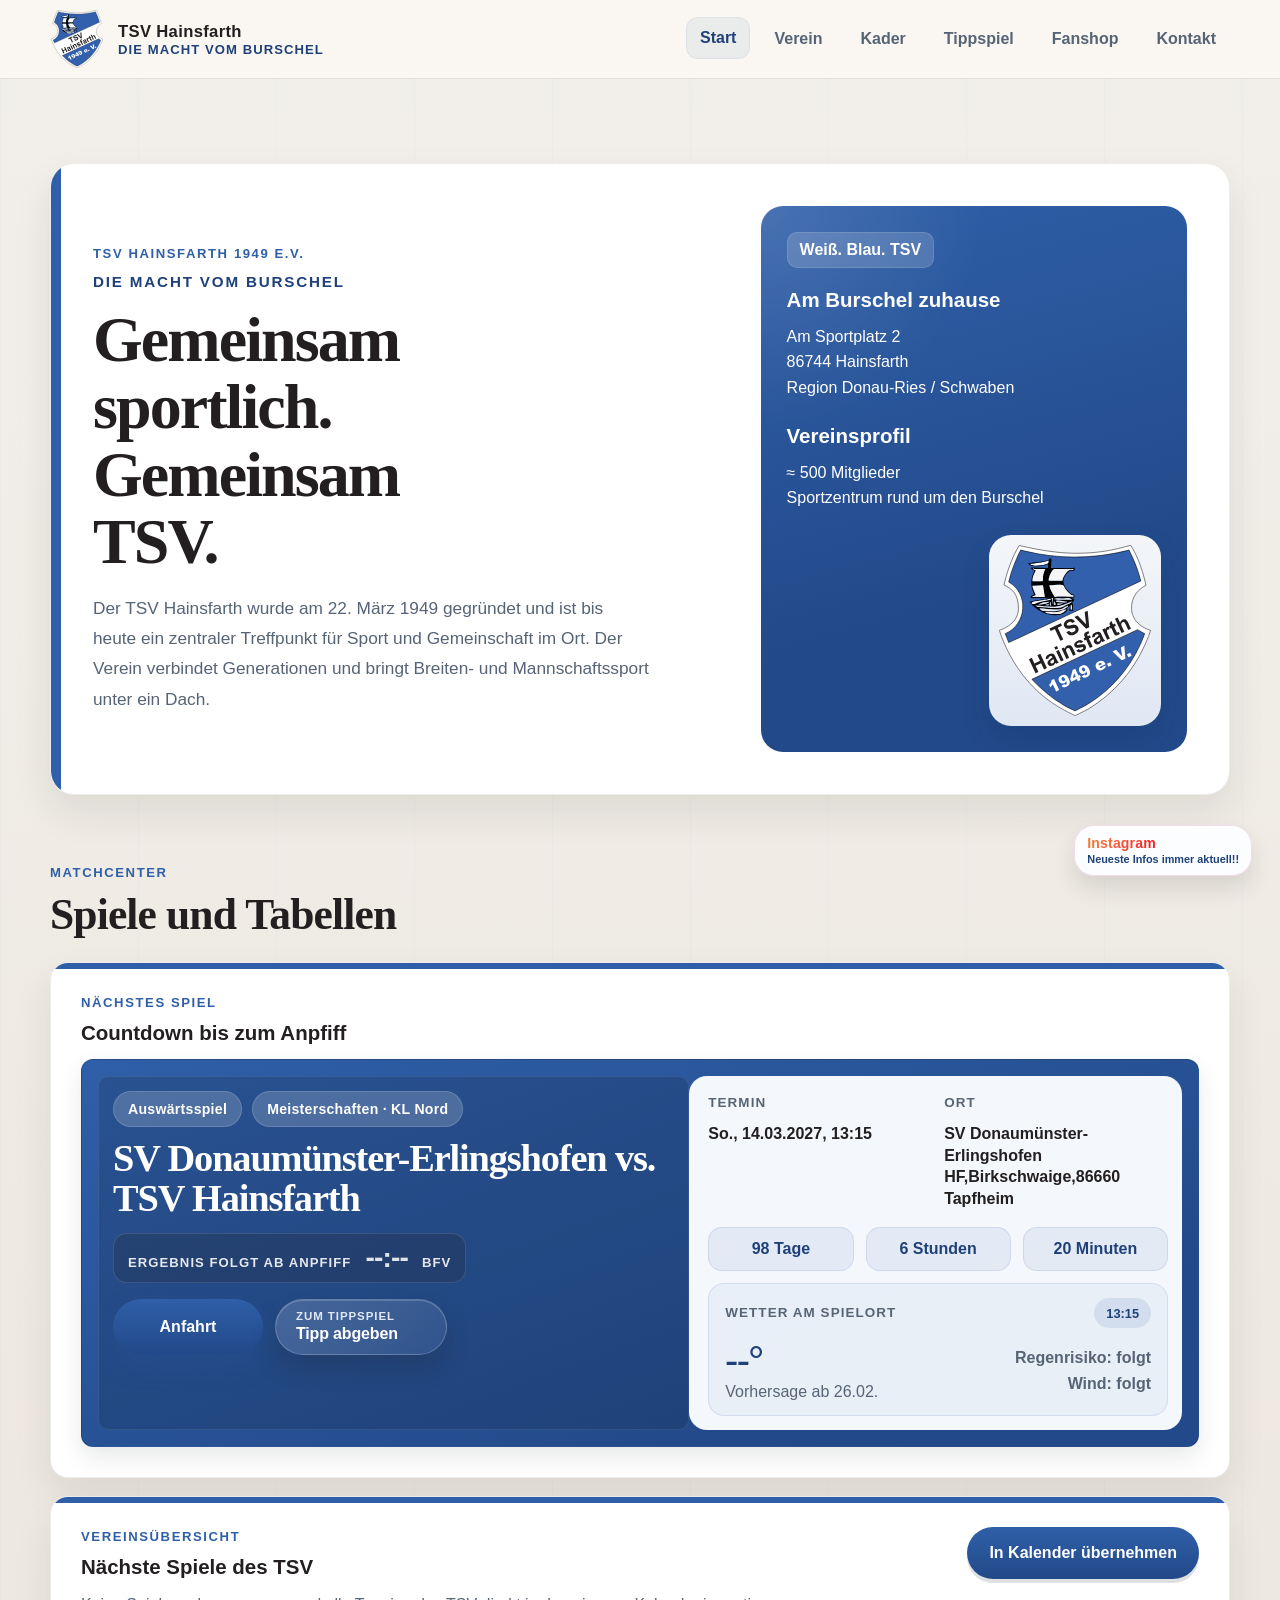
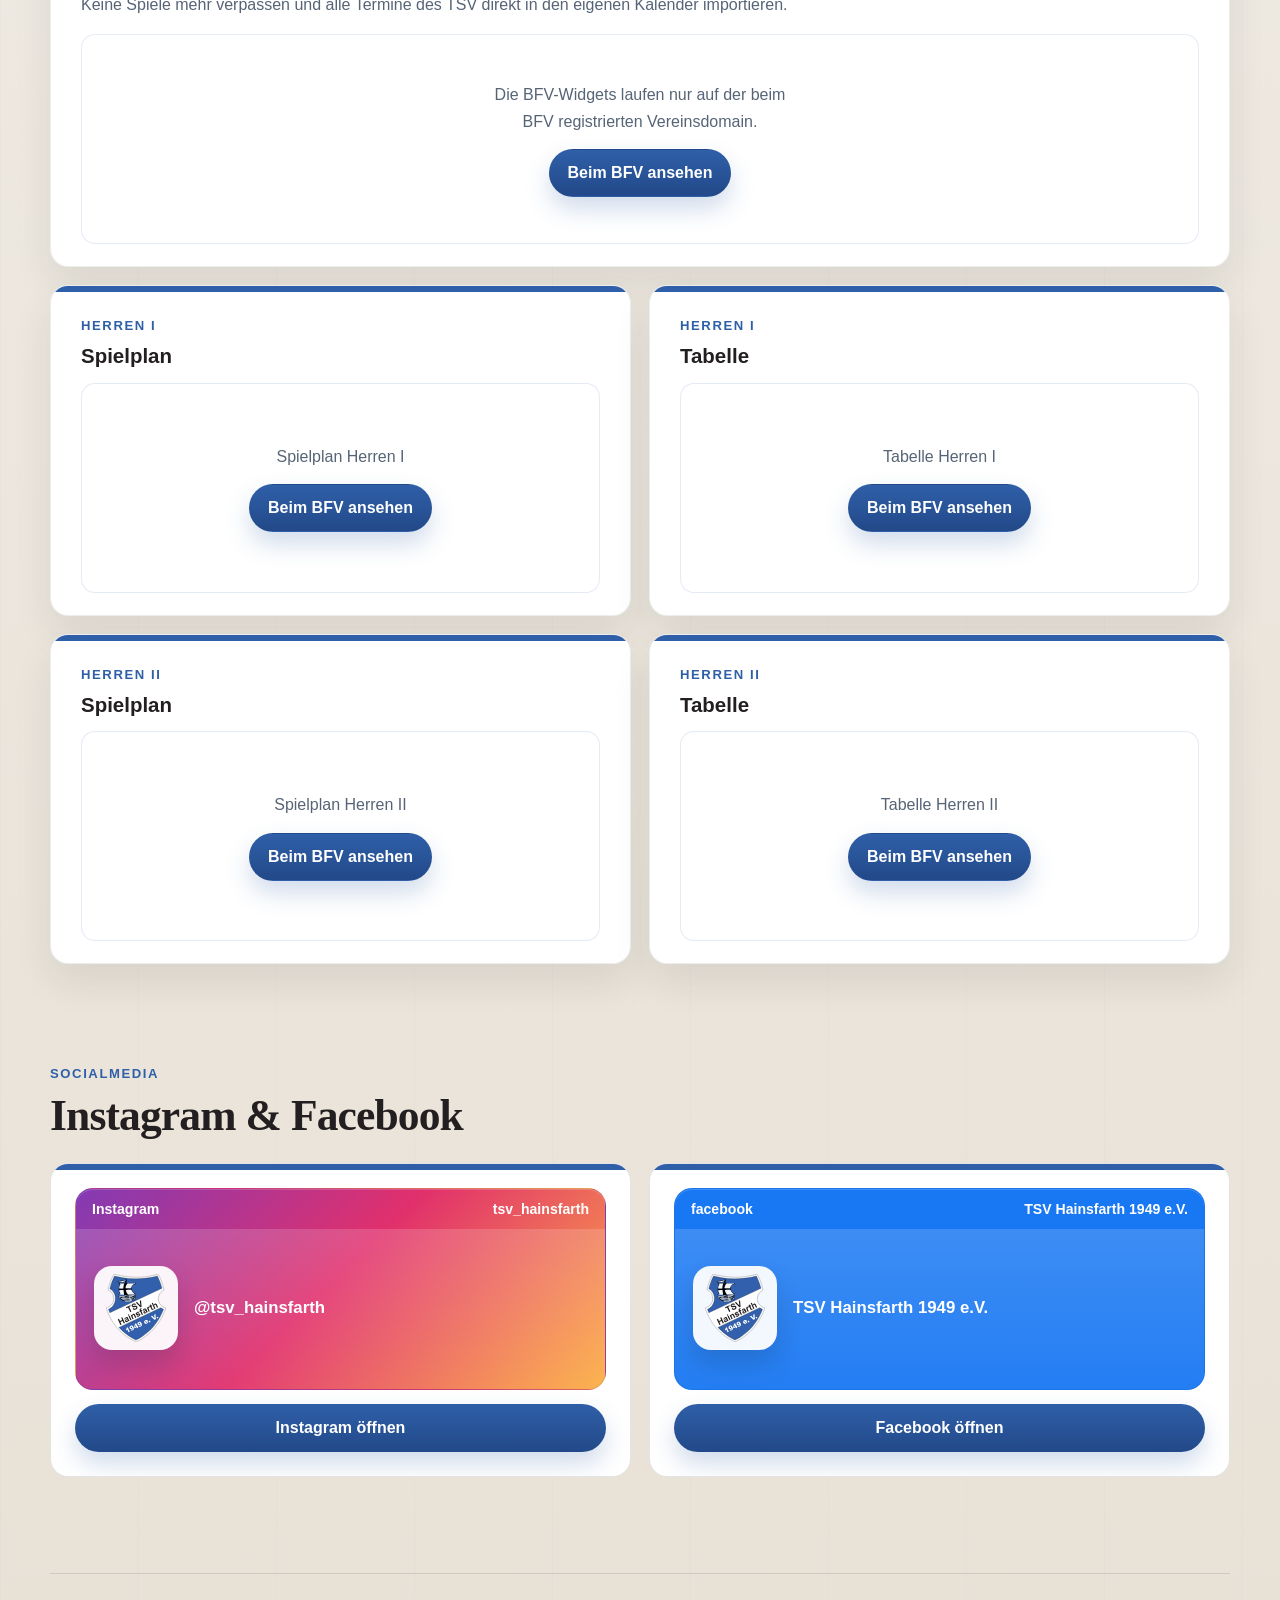
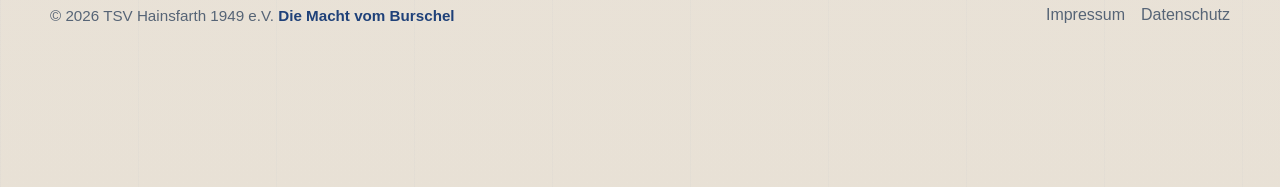
==== index.html @ e9cf4646 "Fix squad ages from birth dates" ====
<!DOCTYPE html>
<html lang="de">
<head>
  <meta charset="UTF-8">
  <meta name="viewport" content="width=device-width, initial-scale=1.0">
  <meta name="description" content="TSV Hainsfarth 1949 e.V. mit Infos zu Verein, Sportangebot, Mitgliedschaft und Kontakt.">
  <meta http-equiv="Cache-Control" content="no-cache, no-store, must-revalidate">
  <meta http-equiv="Pragma" content="no-cache">
  <meta http-equiv="Expires" content="0">
  <title>TSV Hainsfarth | Start</title>
  <link rel="stylesheet" href="styles.css?v=202607221945">
  <script src="https://widget-prod.bfv.de/widget/widgetresource/widgetjs"></script>
</head>
<body data-page="start">
  <div class="site-shell">
    <header class="site-header">
      <div class="container header-inner">
        <a class="brand" href="index.html">
          <img class="brand-mark" src="logo-brand-2026.svg?v=20260622a" alt="Logo des TSV Hainsfarth">
          <span class="brand-copy">
            <strong>TSV Hainsfarth</strong>
            <span>Die Macht vom Burschel</span>
          </span>
        </a>
        <button class="nav-toggle" type="button" aria-label="Navigation öffnen" aria-expanded="false" data-nav-toggle>☰</button>
        <nav class="site-nav" aria-label="Hauptnavigation" data-nav>
          <a href="index.html" aria-current="page">Start</a>
          <a href="verein.html">Verein</a>
          <a href="kader.html">Kader</a>
          <a href="tippspiel.html">Tippspiel</a>
          <a href="fanshop.html">Fanshop</a>
          <a href="kontakt.html">Kontakt</a>
        </nav>
      </div>
    </header>

    <main>
      <section class="page-hero">
        <div class="container">
          <div class="hero-card">
            <div>
              <span class="eyebrow">TSV Hainsfarth 1949 e.V.</span>
              <p class="motto">Die Macht vom Burschel</p>
              <h1>Gemeinsam sportlich. Gemeinsam TSV.</h1>
              <p class="lead">
                Der TSV Hainsfarth wurde am 22. März 1949 gegründet und ist bis heute ein zentraler
                Treffpunkt für Sport und Gemeinschaft im Ort. Der Verein verbindet Generationen und
                bringt Breiten- und Mannschaftssport unter ein Dach.
              </p>
            </div>
            <aside class="hero-side">
              <div>
                <div class="hero-badge">Weiß. Blau. TSV</div>
                <h3>Am Burschel zuhause</h3>
                <p>Am Sportplatz 2<br>86744 Hainsfarth<br>Region Donau-Ries / Schwaben</p>
              </div>
              <div>
                <h3>Vereinsprofil</h3>
                <p>&asymp; 500 Mitglieder<br>Sportzentrum rund um den Burschel</p>
              </div>
              <div class="hero-logo-shell">
                <img class="hero-logo" src="logo-brand-2026.svg?v=20260622a" alt="TSV Hainsfarth Vereinslogo">
              </div>
            </aside>
          </div>
        </div>
      </section>

      <section class="section">
        <div class="container">
          <div class="section-head">
            <span class="eyebrow">Matchcenter</span>
            <h2>Spiele und Tabellen</h2>
          </div>
          <div class="matchcenter-countdown panel">
            <div class="panel-topline">
              <div>
                <span class="eyebrow">Nächstes Spiel</span>
                <h3>Countdown bis zum Anpfiff</h3>
              </div>
            </div>
            <div class="matchday-shell" data-matchday-spotlight>
              <div class="matchday-spotlight">
                <div class="matchday-copy">
                  <div class="matchday-status-row">
                    <span class="matchday-chip" data-matchday-badge>Läuft</span>
                    <span class="matchday-chip matchday-chip-soft" data-matchday-competition>-</span>
                  </div>
                  <strong class="matchday-opponent" data-matchday-opponent>TSV Hainsfarth vs. Gegner</strong>
                  <div class="matchday-live is-pending" data-match-result>
                    <span class="matchday-live-label" data-match-result-label>Ergebnis folgt ab Anpfiff</span>
                    <strong class="matchday-live-score" data-match-result-text>--:--</strong>
                    <span class="matchday-live-note" data-match-result-note>BFV</span>
                  </div>
                  <div class="matchday-actions">
                    <a class="button matchday-route-button" href="#" target="_blank" rel="noopener noreferrer" data-matchday-route>Anfahrt</a>
                    <a class="button-secondary matchday-tippspiel-button" href="tippspiel.html">
                      <span>Zum Tippspiel</span>
                      <strong>Tipp abgeben</strong>
                    </a>
                  </div>
                </div>
              </div>
              <div class="countdown-grid" data-countdown data-countdown-src="spielplan-tsv-hainsfarth.ics">
                <div class="countdown-meta-card">
                  <p class="countdown-label">Termin</p>
                  <strong class="countdown-meta" data-countdown-date>-</strong>
                </div>
                <div class="countdown-meta-card">
                  <p class="countdown-label">Ort</p>
                  <strong class="countdown-meta" data-countdown-location>-</strong>
                </div>
                <div class="countdown-timer" data-countdown-timer>
                  <span>-- Tage</span>
                  <span>-- Stunden</span>
                  <span>-- Minuten</span>
                </div>
                <div class="match-weather" data-match-weather>
                  <div class="match-weather-head">
                    <p class="countdown-label">Wetter am Spielort</p>
                    <span class="match-weather-badge" data-weather-time>Anpfiff</span>
                  </div>
                  <div class="match-weather-grid">
                    <div class="match-weather-main">
                      <strong data-weather-temp>--°</strong>
                      <span data-weather-label>Wird geladen ...</span>
                    </div>
                    <div class="match-weather-meta">
                      <span data-weather-rain>Regenrisiko: --</span>
                      <span data-weather-wind>Wind: --</span>
                    </div>
                  </div>
                </div>
              </div>
            </div>
            <div class="matchday-offseason-panel" data-matchday-offseason hidden>
              <div class="matchday-offseason-copy">
                <strong class="matchday-offseason-title">Aktuell ist Saisonpause.</strong>
              </div>
            </div>
          </div>
          <div class="matchcenter-overview">
            <div class="panel widget-panel">
              <div class="panel-topline">
                <div>
                  <span class="eyebrow">Vereinsübersicht</span>
                  <h3>Nächste Spiele des TSV</h3>
                </div>
                <a class="button panel-action panel-action-calendar" href="spielplan-tsv-hainsfarth.ics" download>In Kalender übernehmen</a>
              </div>
              <p class="panel-note">Keine Spiele mehr verpassen und alle Termine des TSV direkt in den eigenen Kalender importieren.</p>
              <div class="widget-frame">
                <div id="bfv-club-games">Laden...</div>
              </div>
            </div>
          </div>
          <div class="matchcenter-grid">
            <section class="panel widget-panel">
              <div class="panel-topline">
                <div>
                  <span class="eyebrow">Herren I</span>
                  <h3>Spielplan</h3>
                </div>
              </div>
              <div class="widget-frame">
                <div id="bfv-team1-games">Laden...</div>
              </div>
            </section>
            <section class="panel widget-panel">
              <div class="panel-topline">
                <div>
                  <span class="eyebrow">Herren I</span>
                  <h3>Tabelle</h3>
                </div>
              </div>
              <div class="widget-frame">
                <div id="bfv-team1-table">Laden...</div>
              </div>
            </section>
            <section class="panel widget-panel">
              <div class="panel-topline">
                <div>
                  <span class="eyebrow">Herren II</span>
                  <h3>Spielplan</h3>
                </div>
              </div>
              <div class="widget-frame">
                <div id="bfv-team2-games">Laden...</div>
              </div>
            </section>
            <section class="panel widget-panel">
              <div class="panel-topline">
                <div>
                  <span class="eyebrow">Herren II</span>
                  <h3>Tabelle</h3>
                </div>
              </div>
              <div class="widget-frame">
                <div id="bfv-team2-table">Laden...</div>
              </div>
            </section>
          </div>
        </div>
      </section>

      <section class="section">
        <div class="container">
          <div class="section-head">
            <span class="eyebrow">Socialmedia</span>
            <h2>Instagram &amp; Facebook</h2>
          </div>
          <div class="card-grid social-grid">
            <article class="card social-card">
              <div class="social-preview social-preview-instagram" aria-hidden="true">
                <div class="social-preview-bar">
                  <span>Instagram</span>
                  <span>tsv_hainsfarth</span>
                </div>
                <div class="social-preview-body">
                  <img src="logo-brand-2026.svg?v=20260622a" alt="" role="presentation">
                  <div class="social-preview-copy">
                    <strong>@tsv_hainsfarth</strong>
                  </div>
                </div>
              </div>
              <a class="button" href="https://www.instagram.com/tsv_hainsfarth/" target="_blank" rel="noopener noreferrer">Instagram öffnen</a>
            </article>
            <article class="card social-card">
              <div class="social-preview social-preview-facebook" aria-hidden="true">
                <div class="social-preview-bar">
                  <span>facebook</span>
                  <span>TSV Hainsfarth 1949 e.V.</span>
                </div>
                <div class="social-preview-body">
                  <img src="logo-brand-2026.svg?v=20260622a" alt="" role="presentation">
                  <div class="social-preview-copy">
                    <strong>TSV Hainsfarth 1949 e.V.</strong>
                  </div>
                </div>
              </div>
              <a class="button" href="https://www.facebook.com/tsvhainsfarth.de" target="_blank" rel="noopener noreferrer">Facebook öffnen</a>
            </article>
          </div>
        </div>
      </section>

    </main>

    <footer class="site-footer">
      <div class="container footer-inner">
        <p class="footer-copy">© 2026 TSV Hainsfarth 1949 e.V. <strong>Die Macht vom Burschel</strong></p>
        <div class="footer-links">
          <a href="impressum.html">Impressum</a>
          <a href="datenschutz.html">Datenschutz</a>
        </div>
      </div>
    </footer>
  </div>
  <script>
    const registeredHosts = new Set([
      "tsv-hainsfarth.de",
      "www.tsv-hainsfarth.de",
      "localhost",
      "127.0.0.1"
    ]);

    function renderWidgetFallback(targetId, title, href) {
      const target = document.getElementById(targetId);
      if (!target) return;

      target.innerHTML = `
        <div class="widget-fallback">
          <p>${title}</p>
          <a class="button-secondary" href="${href}" target="_blank" rel="noreferrer">Beim BFV ansehen</a>
        </div>
      `;
    }

    const canLoadBfvWidgets = registeredHosts.has(window.location.hostname);

    if (canLoadBfvWidgets && window.BFVWidget && BFVWidget.HTML5) {
      BFVWidget.HTML5.zeigeVereinSpiele("00ES8GNJGK00000SVV0AG08LVUPGND5I", "bfv-club-games", {
        height: "550",
        width: "300",
        selectedTab: BFVWidget.HTML5.vereinTabs.spiele
      });

      BFVWidget.HTML5.zeigeMannschaftKomplett("016PHCS5TO000000VV0AG80NVUT1FLRU", "bfv-team1-games", {
        height: "600",
        width: "350",
        selectedTab: BFVWidget.HTML5.mannschaftTabs.spiele
      });

      BFVWidget.HTML5.zeigeMannschaftKomplett("016PHCS5TO000000VV0AG80NVUT1FLRU", "bfv-team1-table", {
        height: "600",
        width: "350",
        selectedTab: BFVWidget.HTML5.mannschaftTabs.wettbewerbTabelle
      });

      BFVWidget.HTML5.zeigeMannschaftKomplett("027B5UKMIC000000VS5489B1VU8ROJMK", "bfv-team2-games", {
        height: "600",
        width: "350",
        selectedTab: BFVWidget.HTML5.mannschaftTabs.spiele
      });

      BFVWidget.HTML5.zeigeMannschaftKomplett("027B5UKMIC000000VS5489B1VU8ROJMK", "bfv-team2-table", {
        height: "600",
        width: "350",
        selectedTab: BFVWidget.HTML5.mannschaftTabs.wettbewerbTabelle
      });
    } else {
      renderWidgetFallback(
        "bfv-club-games",
        "Die BFV-Widgets laufen nur auf der beim BFV registrierten Vereinsdomain.",
        "https://www.bfv.de/vereine/tsv-hainsfarth/00ES8GNJGK00000SVV0AG08LVUPGND5I"
      );
      renderWidgetFallback(
        "bfv-team1-games",
        "Spielplan Herren I",
        "https://www.bfv.de/mannschaften/tsv-hainsfarth/016PHCS5TO000000VV0AG80NVUT1FLRU"
      );
      renderWidgetFallback(
        "bfv-team1-table",
        "Tabelle Herren I",
        "https://www.bfv.de/mannschaften/tsv-hainsfarth/016PHCS5TO000000VV0AG80NVUT1FLRU"
      );
      renderWidgetFallback(
        "bfv-team2-games",
        "Spielplan Herren II",
        "https://www.bfv.de/mannschaften/tsv-hainsfarth-2/027B5UKMIC000000VS5489B1VU8ROJMK"
      );
      renderWidgetFallback(
        "bfv-team2-table",
        "Tabelle Herren II",
        "https://www.bfv.de/mannschaften/tsv-hainsfarth-2/027B5UKMIC000000VS5489B1VU8ROJMK"
      );
    }
  </script>
  <script src="script.js?v=202607221955"></script>
</body>
</html>
---- styles.css ----
:root {
  --bg: #eee5d7;
  --surface: #fcf9f4;
  --surface-strong: #ffffff;
  --text: #231f20;
  --text-rgb: 35, 31, 32;
  --muted: #566476;
  --line: rgba(var(--text-rgb), 0.12);
  --primary: #2f5fa8;
  --primary-rgb: 47, 95, 168;
  --primary-dark: #1f4179;
  --primary-deep: #224989;
  --primary-soft: #e3ecf8;
  --accent: #d7e4f4;
  --shadow: 0 18px 38px rgba(35, 31, 32, 0.09);
  --radius-lg: 24px;
  --radius-md: 18px;
  --radius-sm: 10px;
  --max-width: 1180px;
}

* {
  box-sizing: border-box;
}

html {
  scroll-behavior: smooth;
}

body {
  margin: 0;
  font-family: "Trebuchet MS", "Segoe UI", sans-serif;
  color: var(--text);
  padding-bottom: 108px;
  background:
    linear-gradient(rgba(var(--primary-rgb), 0.03), rgba(var(--primary-rgb), 0.03)),
    repeating-linear-gradient(
      90deg,
      rgba(var(--primary-rgb), 0.022) 0,
      rgba(var(--primary-rgb), 0.022) 1px,
      transparent 1px,
      transparent 138px
    ),
    linear-gradient(180deg, #f8f4ec 0%, var(--bg) 100%);
}

a {
  color: inherit;
  text-decoration: none;
}

img {
  max-width: 100%;
  display: block;
}

.site-shell {
  min-height: 100vh;
}

.container {
  width: min(var(--max-width), calc(100% - 32px));
  margin: 0 auto;
}

.site-header {
  position: sticky;
  top: 0;
  z-index: 20;
  backdrop-filter: blur(8px);
  background: rgba(250, 247, 242, 0.94);
  border-bottom: 1px solid rgba(var(--text-rgb), 0.1);
}

.header-inner {
  display: flex;
  align-items: center;
  justify-content: space-between;
  gap: 24px;
  min-height: 78px;
}

.brand {
  display: inline-flex;
  align-items: center;
  gap: 14px;
}

.brand-mark {
  width: 54px;
  height: 58px;
  flex: 0 0 auto;
  object-fit: contain;
}

.brand-copy strong,
.brand-copy span {
  display: block;
}

.brand-copy strong {
  font-size: 1.04rem;
  letter-spacing: 0.02em;
}

.brand-copy span {
  color: var(--primary-dark);
  font-size: 0.82rem;
  font-weight: 700;
  text-transform: uppercase;
  letter-spacing: 0.08em;
}

.nav-toggle {
  display: none;
  border: 0;
  background: var(--surface-strong);
  color: var(--text);
  width: 48px;
  height: 48px;
  border-radius: 14px;
  box-shadow: var(--shadow);
  cursor: pointer;
}

.site-nav {
  display: flex;
  align-items: center;
  gap: 10px;
}

.site-nav a {
  padding: 12px 14px;
  border-radius: 12px;
  color: var(--muted);
  font-weight: 700;
  transition: background-color 0.2s ease, color 0.2s ease, transform 0.2s ease, box-shadow 0.2s ease;
}

.site-nav a:hover,
.site-nav a[aria-current="page"] {
  color: var(--primary-dark);
  background: rgba(var(--primary-rgb), 0.08);
  box-shadow: inset 0 0 0 1px rgba(var(--primary-rgb), 0.06);
  transform: translateY(-1px);
}

.page-hero {
  padding: 84px 0 40px;
}

.page-hero-compact {
  padding: 46px 0 12px;
}

.hero-card,
.panel,
.cta-band {
  background: var(--surface-strong);
  border: 1px solid rgba(var(--text-rgb), 0.08);
  box-shadow: var(--shadow);
}

.hero-card {
  border-radius: var(--radius-lg);
  padding: 42px;
  display: grid;
  grid-template-columns: 1.2fr 0.8fr;
  gap: 28px;
  align-items: center;
  position: relative;
  overflow: hidden;
}

.hero-card::after,
.panel::after,
.cta-band::after {
  content: none;
}

.hero-card-compact {
  grid-template-columns: minmax(0, 1.2fr) auto;
  align-items: end;
  gap: 20px;
  padding: 30px 34px 26px;
}

.hero-card-compact h1 {
  max-width: none;
  font-size: clamp(2.9rem, 4.8vw, 4.6rem);
}

.hero-card-compact .lead {
  margin-top: 12px;
  max-width: none;
  font-size: 1rem;
  line-height: 1.62;
  white-space: nowrap;
}

.hero-card-compact .club-facts-inline {
  margin-top: 0;
  justify-content: flex-end;
  align-self: center;
  max-width: 380px;
}

.squad-page-hero {
  padding: 28px 0 4px;
}

.squad-hero-card {
  grid-template-columns: minmax(0, 1fr);
  gap: 12px;
  padding: 22px 28px 20px;
  border-radius: 28px;
}

.squad-hero-card::before {
  width: 10px;
}

.squad-hero-card h1 {
  font-size: clamp(2.3rem, 4vw, 3.4rem);
  max-width: none;
}

.squad-hero-card .eyebrow {
  margin-bottom: 8px;
}

.squad-hero-card .lead {
  margin-top: 4px;
  font-size: 0.98rem;
  line-height: 1.4;
  white-space: normal;
}

.squad-hero-copy {
  max-width: 780px;
}

.squad-hero-actions {
  align-items: center;
  gap: 14px 16px;
  margin-top: 12px;
}

.squad-hero-switcher {
  margin-top: 0;
}

.squad-hero-switcher .team-switcher-button {
  min-height: 52px;
  min-width: 172px;
  border-radius: 18px;
}

.hero-card::before {
  content: "";
  position: absolute;
  inset: 0 auto 0 0;
  width: 10px;
  background: var(--primary);
}

.eyebrow {
  display: inline-block;
  margin-bottom: 12px;
  font-size: 0.82rem;
  text-transform: uppercase;
  letter-spacing: 0.12em;
  font-weight: 800;
  color: var(--primary);
}

h1,
h2,
h3 {
  margin: 0;
  line-height: 1.05;
}

h1 {
  font-size: clamp(2.6rem, 5vw, 5rem);
  max-width: 10ch;
  font-family: Georgia, "Times New Roman", serif;
  letter-spacing: -0.03em;
}

h2 {
  font-size: clamp(1.8rem, 3.4vw, 2.8rem);
  font-family: Georgia, "Times New Roman", serif;
  letter-spacing: -0.02em;
}

h3 {
  font-size: 1.28rem;
}

.lead {
  margin: 18px 0 0;
  max-width: 58ch;
  font-size: 1.08rem;
  line-height: 1.75;
  color: var(--muted);
}

.hero-actions,
.link-row {
  display: flex;
  flex-wrap: wrap;
  gap: 14px;
  margin-top: 24px;
}

.floating-instagram-link {
  position: fixed;
  right: 28px;
  bottom: 24px;
  z-index: 30;
  display: inline-flex;
  align-items: center;
  justify-content: flex-start;
  min-width: 168px;
  max-width: min(182px, calc(100vw - 28px));
  padding: 9px 12px;
  border-radius: 20px;
  background: rgba(251, 253, 255, 0.98);
  border: 1px solid rgba(193, 53, 132, 0.16);
  box-shadow:
    0 12px 22px rgba(var(--text-rgb), 0.12),
    0 0 0 1px rgba(255, 255, 255, 0.55) inset;
  backdrop-filter: blur(10px);
  -webkit-backdrop-filter: blur(10px);
  transition: transform 0.2s ease, box-shadow 0.2s ease;
  overflow: hidden;
}

.floating-instagram-copy {
  display: grid;
  gap: 2px;
  position: relative;
  z-index: 1;
}

.floating-instagram-link:hover {
  transform: translateY(-2px);
  box-shadow: 0 18px 34px rgba(19, 36, 58, 0.16);
}

.floating-instagram-link strong {
  font-size: 0.68rem;
  line-height: 1.2;
  color: var(--primary-dark);
}

.floating-instagram-kicker {
  font-size: 0.88rem;
  font-weight: 800;
  letter-spacing: 0.01em;
  color: #833ab4;
  background: linear-gradient(135deg, #f58529 0%, #f56040 22%, #fd1d1d 45%, #c13584 68%, #833ab4 100%);
  -webkit-background-clip: text;
  background-clip: text;
  -webkit-text-fill-color: transparent;
}

.button,
.button-secondary {
  display: inline-flex;
  align-items: center;
  justify-content: center;
  min-height: 48px;
  padding: 0 18px;
  border: 0;
  border-radius: 999px;
  appearance: none;
  -webkit-appearance: none;
  font-weight: 700;
  font-family: inherit;
  cursor: pointer;
  transition: transform 0.2s ease, box-shadow 0.2s ease, background-color 0.2s ease;
}

.button {
  background: linear-gradient(180deg, var(--primary), var(--primary-deep));
  color: #fff;
  box-shadow: 0 12px 24px rgba(var(--primary-rgb), 0.22);
}

.button-secondary {
  background: linear-gradient(180deg, var(--primary), var(--primary-deep));
  border: 1px solid transparent;
  color: #fff;
  box-shadow: 0 12px 24px rgba(var(--primary-rgb), 0.22);
}

.button:hover,
.button-secondary:hover {
  transform: translateY(-2px);
}

.hero-side {
  min-height: 380px;
  border-radius: 22px;
  padding: 26px;
  background:
    radial-gradient(circle at top left, rgba(255, 255, 255, 0.12), transparent 32%),
    linear-gradient(165deg, var(--primary) 0%, var(--primary-deep) 72%);
  color: #fff;
  display: flex;
  flex-direction: column;
  gap: 24px;
  justify-content: flex-start;
  position: relative;
  overflow: hidden;
  isolation: isolate;
}

.hero-logo-shell {
  width: min(188px, 46%);
  margin-top: auto;
  align-self: flex-end;
  padding: 10px;
  border-radius: 22px;
  background: linear-gradient(180deg, rgba(255, 255, 255, 0.95), rgba(232, 238, 248, 0.96));
  box-shadow: 0 14px 28px rgba(9, 45, 78, 0.14);
  line-height: 0;
}

.hero-logo {
  width: 100%;
  height: auto;
  display: block;
  background: transparent;
  box-shadow: none;
}

.hero-side h3,
.hero-side p {
  color: #fff;
}

.hero-side h3 {
  margin: 0 0 12px;
  line-height: 1.15;
}

.hero-side p {
  margin: 0;
  line-height: 1.6;
}

.hero-badge {
  width: fit-content;
  padding: 8px 12px;
  margin-bottom: 20px;
  border-radius: 10px;
  background: rgba(255, 255, 255, 0.16);
  border: 1px solid rgba(255, 255, 255, 0.12);
  font-weight: 700;
}

.motto {
  margin: 0 0 16px;
  font-size: 0.95rem;
  font-weight: 800;
  letter-spacing: 0.12em;
  text-transform: uppercase;
  color: var(--primary-dark);
}

.stat-grid,
.card-grid,
.info-grid,
.contact-grid,
.matchcenter-grid {
  display: grid;
  gap: 18px;
}

.stat-grid {
  grid-template-columns: repeat(4, minmax(0, 1fr));
  gap: 14px;
  margin-top: 22px;
}

.card-grid {
  grid-template-columns: repeat(3, minmax(0, 1fr));
}

.info-grid,
.contact-grid {
  grid-template-columns: repeat(2, minmax(0, 1fr));
}

.matchcenter-grid {
  grid-template-columns: repeat(2, minmax(0, 1fr));
}

.stat,
.card,
.panel {
  border-radius: var(--radius-md);
}

.stat,
.card {
  padding: 24px;
  background: var(--surface-strong);
  border: 1px solid var(--line);
}

.stat {
  display: flex;
  flex-direction: column;
  align-items: center;
  justify-content: center;
  text-align: center;
  min-height: 140px;
  padding: 20px 10px;
}

.card,
.stat,
.panel {
  position: relative;
}

.card,
.panel {
  overflow: hidden;
}

.card::before,
.panel::before {
  content: "";
  position: absolute;
  top: 0;
  left: 0;
  width: 100%;
  height: 6px;
  border-radius: calc(var(--radius-md) - 2px) calc(var(--radius-md) - 2px) 0 0;
  background: var(--primary);
}

.stat strong {
  display: block;
  font-size: clamp(1.2rem, 1.5vw, 1.55rem);
  color: var(--primary-dark);
  text-align: center;
  line-height: 1.1;
  margin: 0;
  max-width: 100%;
  width: 100%;
  letter-spacing: -0.02em;
}

.stat span,
.card p,
.panel p,
.list,
.mini-note {
  color: var(--muted);
  line-height: 1.7;
}

.stat span {
  text-align: center;
  margin-top: 6px;
  width: 100%;
  font-size: 0.95rem;
}

.section {
  padding: 28px 0 72px;
}

.section-head {
  max-width: 60ch;
  margin-bottom: 24px;
}

.squad-page-title {
  max-width: none;
  font-size: clamp(2.2rem, 3.8vw, 3.9rem);
  line-height: 1.02;
  letter-spacing: -0.035em;
  white-space: nowrap;
}

.section-head p {
  margin: 14px 0 0;
  color: var(--muted);
  line-height: 1.75;
}

.panel {
  padding: 30px;
}

.panel-topline {
  display: flex;
  align-items: flex-start;
  justify-content: space-between;
  gap: 16px;
  margin-bottom: 16px;
}

.panel-action {
  flex: 0 0 auto;
}

.panel-action-calendar {
  min-height: 52px;
  padding: 0 22px;
  box-shadow: 0 4px 0 rgba(31, 36, 48, 0.14);
}

.panel-note {
  margin: -4px 0 16px;
  color: var(--muted);
  line-height: 1.65;
}

.matchcenter-overview {
  margin-bottom: 18px;
}

.matchcenter-countdown {
  margin-bottom: 18px;
}

.matchday-shell {
  display: grid;
  grid-template-columns: minmax(0, 1.2fr) minmax(0, 1fr);
  gap: 0;
  padding: 16px;
  border-radius: 12px;
  background: linear-gradient(160deg, var(--primary) 0%, var(--primary-deep) 82%);
  border: 1px solid rgba(31, 36, 48, 0.14);
  box-shadow: 0 10px 22px rgba(31, 36, 48, 0.1);
  overflow: hidden;
}

.matchday-offseason-panel {
  padding: 22px 24px;
  border-radius: 10px;
  background:
    linear-gradient(180deg, rgba(255, 255, 255, 0.97), rgba(240, 244, 249, 0.9)),
    var(--surface-strong);
  color: var(--text);
  border: 1px solid rgba(31, 36, 48, 0.12);
  box-shadow:
    inset 5px 0 0 var(--primary),
    0 6px 16px rgba(31, 36, 48, 0.08);
}

.matchday-offseason-copy {
  max-width: 34rem;
}

.matchday-offseason-title {
  display: block;
  font-size: clamp(1.75rem, 3.4vw, 2.8rem);
  line-height: 1.04;
  letter-spacing: -0.035em;
  font-family: Georgia, "Times New Roman", serif;
  color: var(--text);
}

.matchday-spotlight {
  display: block;
  min-height: 100%;
  padding: 14px 18px 14px 14px;
  border-radius: 10px;
  background: rgba(18, 29, 49, 0.18);
  border: 1px solid rgba(255, 255, 255, 0.08);
  color: #fff;
  overflow: hidden;
  position: relative;
}

.matchday-spotlight::after {
  content: none;
}

.matchday-copy {
  position: relative;
  z-index: 1;
}

.matchday-status-row {
  display: flex;
  flex-wrap: wrap;
  gap: 10px;
  margin-bottom: 12px;
}

.matchday-chip {
  display: inline-flex;
  align-items: center;
  justify-content: center;
  min-height: 36px;
  padding: 8px 14px;
  border-radius: 999px;
  background: rgba(255, 255, 255, 0.18);
  border: 1px solid rgba(255, 255, 255, 0.14);
  color: #fff;
  font-size: 0.88rem;
  font-weight: 800;
  letter-spacing: 0.02em;
}

.matchday-chip-soft {
  background: rgba(255, 255, 255, 0.18);
}

.matchday-opponent {
  display: block;
  font-size: clamp(1.8rem, 3vw, 2.7rem);
  line-height: 1.04;
  letter-spacing: -0.03em;
  font-family: Georgia, "Times New Roman", serif;
}

.matchday-live {
  display: inline-flex;
  flex-wrap: wrap;
  align-items: baseline;
  gap: 10px 14px;
  margin: 14px 0 0;
  padding: 10px 14px;
  border-radius: 14px;
  background: rgba(var(--text-rgb), 0.22);
  border: 1px solid rgba(255, 255, 255, 0.12);
}

.matchday-live-label,
.matchday-live-note {
  color: rgba(255, 255, 255, 0.88);
  font-size: 0.82rem;
  font-weight: 800;
  letter-spacing: 0.08em;
  text-transform: uppercase;
}

.matchday-live-score {
  color: #fff;
  font-size: clamp(1.5rem, 2.2vw, 2rem);
  line-height: 1;
  font-weight: 900;
  letter-spacing: -0.03em;
}

.matchday-live.is-live .matchday-live-label {
  color: #d8f0ff;
}

.matchday-live.is-pending .matchday-live-score {
  color: rgba(255, 255, 255, 0.86);
}

.matchday-fixture {
  margin: 8px 0 0;
  max-width: 28ch;
  color: rgba(255, 255, 255, 0.98);
  font-size: 1.06rem;
  font-weight: 700;
  line-height: 1.5;
  text-shadow: 0 1px 10px rgba(var(--text-rgb), 0.2);
}

.matchday-actions {
  display: flex;
  flex-wrap: wrap;
  gap: 12px;
  margin-top: 16px;
}

.matchday-route-button {
  min-width: 150px;
  justify-content: center;
}

.matchday-tippspiel-button {
  min-width: 172px;
  padding: 10px 20px;
  align-items: flex-start;
  flex-direction: column;
  gap: 2px;
  border: 1px solid rgba(255, 255, 255, 0.2);
  background:
    linear-gradient(135deg, rgba(255, 255, 255, 0.16), rgba(255, 255, 255, 0.06)),
    rgba(43, 79, 145, 0.34);
  color: #fff;
  box-shadow:
    inset 0 1px 0 rgba(255, 255, 255, 0.18),
    0 14px 24px rgba(var(--text-rgb), 0.2);
  backdrop-filter: blur(4px);
}

.matchday-tippspiel-button span,
.matchday-tippspiel-button strong {
  display: block;
  line-height: 1.15;
}

.matchday-tippspiel-button span {
  font-size: 0.72rem;
  font-weight: 800;
  letter-spacing: 0.08em;
  text-transform: uppercase;
  color: rgba(239, 245, 255, 0.92);
}

.matchday-tippspiel-button strong {
  font-size: 1rem;
  font-weight: 900;
  letter-spacing: -0.01em;
}

.matchday-tippspiel-button:hover {
  background:
    linear-gradient(135deg, rgba(255, 255, 255, 0.22), rgba(255, 255, 255, 0.08)),
    rgba(43, 79, 145, 0.48);
  box-shadow:
    inset 0 1px 0 rgba(255, 255, 255, 0.24),
    0 18px 28px rgba(var(--text-rgb), 0.24);
}

@keyframes matchday-ball-run {
  0% {
    transform: translateX(0) translateY(0) rotate(0deg);
  }

  20% {
    transform: translateX(120px) translateY(2px) rotate(360deg);
  }

  45% {
    transform: translateX(260px) translateY(15px) rotate(810deg);
  }

  70% {
    transform: translateX(420px) translateY(6px) rotate(1260deg);
  }

  100% {
    transform: translateX(640px) translateY(0) rotate(1800deg);
  }
}

.penalty-panel {
  display: grid;
  grid-template-columns: minmax(260px, 0.9fr) minmax(0, 1.4fr);
  gap: 24px;
  align-items: center;
}

.penalty-copy h3 {
  margin-bottom: 12px;
}

.penalty-actions {
  display: flex;
  flex-wrap: wrap;
  gap: 12px;
  margin-top: 20px;
}

.penalty-status {
  margin-top: 16px;
  min-height: 28px;
  color: var(--primary-dark);
  font-weight: 700;
}

.penalty-field {
  position: relative;
  min-height: 420px;
  border-radius: 24px;
  overflow: hidden;
  background: linear-gradient(180deg, #dbe7f5 0 42%, #2f8f56 42% 100%);
  border: 1px solid rgba(var(--text-rgb), 0.08);
}

.penalty-field::before {
  content: "";
  position: absolute;
  inset: auto 0 0;
  height: 58%;
  background:
    linear-gradient(rgba(255, 255, 255, 0.12) 1px, transparent 1px),
    linear-gradient(90deg, rgba(255, 255, 255, 0.08) 1px, transparent 1px);
  background-size: 100% 52px, 64px 100%;
  opacity: 0.35;
}

.penalty-goal {
  position: absolute;
  top: 42px;
  left: 50%;
  width: min(82%, 520px);
  height: 178px;
  transform: translateX(-50%);
  border: 8px solid #fff;
  border-bottom-width: 10px;
  border-radius: 12px 12px 0 0;
  background: rgba(255, 255, 255, 0.14);
  box-shadow: 0 18px 32px rgba(var(--text-rgb), 0.16);
}

.penalty-net {
  position: absolute;
  inset: 0;
  background:
    linear-gradient(rgba(255, 255, 255, 0.4) 1px, transparent 1px),
    linear-gradient(90deg, rgba(255, 255, 255, 0.32) 1px, transparent 1px);
  background-size: 100% 20px, 28px 100%;
  opacity: 0.85;
}

.penalty-keeper {
  position: absolute;
  left: 50%;
  bottom: 18px;
  width: 84px;
  height: 78px;
  transform: translateX(-50%);
  transition: transform 380ms ease;
  z-index: 2;
}

.penalty-keeper.is-left {
  transform: translateX(-160%);
}

.penalty-keeper.is-right {
  transform: translateX(60%);
}

.penalty-keeper-head {
  position: absolute;
  top: 0;
  left: 50%;
  width: 20px;
  height: 20px;
  border-radius: 50%;
  background: #ffd2b3;
  transform: translateX(-50%);
}

.penalty-keeper-body {
  position: absolute;
  left: 50%;
  top: 18px;
  width: 54px;
  height: 48px;
  border-radius: 18px 18px 8px 8px;
  background: #f6b31f;
  border: 3px solid var(--text);
  transform: translateX(-50%);
}

.penalty-keeper-body::before,
.penalty-keeper-body::after {
  content: "";
  position: absolute;
  top: 10px;
  width: 28px;
  height: 8px;
  border-radius: 999px;
  background: var(--text);
}

.penalty-keeper-body::before {
  left: -18px;
  transform: rotate(26deg);
}

.penalty-keeper-body::after {
  right: -18px;
  transform: rotate(-26deg);
}

.penalty-target {
  position: absolute;
  left: calc(var(--target-x, 50%) - 18px);
  top: calc(var(--target-y, 52%) - 18px);
  width: 36px;
  height: 36px;
  border-radius: 50%;
  border: 2px solid rgba(255, 255, 255, 0.92);
  background: rgba(var(--primary-rgb), 0.44);
  box-shadow: 0 0 0 6px rgba(255, 255, 255, 0.12);
  cursor: crosshair;
  z-index: 3;
}

.penalty-target::before,
.penalty-target::after {
  content: "";
  position: absolute;
  background: rgba(255, 255, 255, 0.92);
}

.penalty-target::before {
  inset: 50% 8px auto;
  height: 2px;
  transform: translateY(-50%);
}

.penalty-target::after {
  inset: 8px auto 8px 50%;
  width: 2px;
  transform: translateX(-50%);
}

.penalty-ball {
  position: absolute;
  left: 50%;
  bottom: 46px;
  z-index: 4;
  font-size: 2.9rem;
  line-height: 1;
  transform: translate(-50%, 0) translate(0, 0) scale(1);
  transform-origin: center;
}

.penalty-ball.is-shot {
  transition:
    transform 650ms cubic-bezier(0.2, 0.86, 0.24, 1);
  transform: translate(-50%, 0) translate(var(--shot-x, 0), var(--shot-y, 0)) scale(0.56) rotate(540deg);
}

.penalty-ball.is-resetting {
  transition: transform 260ms ease;
}

.penalty-spot {
  position: absolute;
  left: 50%;
  bottom: 62px;
  width: 12px;
  height: 12px;
  border-radius: 50%;
  transform: translateX(-50%);
  background: rgba(255, 255, 255, 0.95);
}

.countdown-grid {
  display: grid;
  grid-template-columns: repeat(2, minmax(0, 1fr));
  gap: 12px;
  align-content: start;
  padding: 14px 14px 14px 18px;
  border-radius: 18px;
  background: rgba(251, 253, 255, 0.97);
  border-left: 1px solid rgba(255, 255, 255, 0.22);
}

.countdown-label {
  margin: 0 0 8px;
  color: rgba(var(--text-rgb), 0.72);
  font-size: 0.84rem;
  font-weight: 700;
  text-transform: uppercase;
  letter-spacing: 0.08em;
}

.countdown-meta {
  display: block;
  line-height: 1.35;
}

.countdown-meta {
  font-size: 1rem;
  color: var(--text);
  font-weight: 700;
}

.countdown-meta-card {
  padding: 2px 0;
}

.countdown-timer {
  grid-column: 1 / -1;
  display: grid;
  grid-template-columns: repeat(3, minmax(0, 1fr));
  gap: 12px;
  margin-top: 4px;
}

.countdown-timer.is-message {
  grid-template-columns: minmax(0, 1fr);
}

.countdown-timer span {
  padding: 12px 14px;
  border-radius: 14px;
  background: rgba(var(--primary-rgb), 0.08);
  border: 1px solid rgba(var(--primary-rgb), 0.12);
  color: var(--primary-dark);
  font-weight: 800;
  text-align: center;
}

.countdown-timer.is-message span {
  padding: 16px 18px;
  text-align: left;
  line-height: 1.6;
}

.match-weather {
  grid-column: 1 / -1;
  padding: 14px 16px;
  border-radius: 16px;
  background: rgba(var(--primary-rgb), 0.05);
  border: 1px solid rgba(var(--primary-rgb), 0.12);
}

.match-weather[hidden] {
  display: none;
}

.tip-game-card {
  grid-column: 1 / -1;
  padding: 16px;
  border-radius: 16px;
  background: rgba(var(--primary-rgb), 0.07);
  border: 1px solid rgba(var(--primary-rgb), 0.14);
}

.tip-game-head {
  display: flex;
  align-items: flex-start;
  justify-content: space-between;
  gap: 12px;
}

.tip-game-head h3 {
  margin: 0;
  font-size: 1.15rem;
}

.tip-game-badge {
  display: inline-flex;
  align-items: center;
  justify-content: center;
  min-height: 30px;
  padding: 6px 12px;
  border-radius: 999px;
  background: rgba(var(--primary-rgb), 0.14);
  color: var(--primary-dark);
  font-size: 0.8rem;
  font-weight: 800;
}

.tip-game-fixture {
  margin: 12px 0 0;
  color: var(--primary-dark);
  font-size: 1.02rem;
  font-weight: 800;
  line-height: 1.45;
}

.tip-game-form {
  display: grid;
  grid-template-columns: minmax(0, 1fr) auto minmax(0, 1fr);
  gap: 12px;
  align-items: end;
  margin-top: 16px;
}

.tip-score-field {
  display: grid;
  gap: 8px;
}

.tip-score-field span {
  color: rgba(var(--text-rgb), 0.72);
  font-size: 0.82rem;
  font-weight: 800;
  letter-spacing: 0.06em;
  text-transform: uppercase;
}

.tip-score-field input {
  width: 100%;
  min-height: 54px;
  padding: 0 16px;
  border: 1px solid rgba(var(--primary-rgb), 0.16);
  border-radius: 14px;
  background: rgba(255, 255, 255, 0.95);
  color: var(--primary-dark);
  font-size: 1.35rem;
  font-weight: 800;
  text-align: center;
}

.tip-score-field input:disabled {
  opacity: 0.68;
  cursor: not-allowed;
}

.tip-score-divider {
  padding-bottom: 14px;
  color: var(--primary-dark);
  font-size: 1.55rem;
  font-weight: 900;
  line-height: 1;
}

.tip-game-actions {
  display: flex;
  flex-wrap: wrap;
  gap: 12px;
  margin-top: 16px;
}

.tip-game-reset {
  box-shadow: inset 0 0 0 1px rgba(var(--primary-rgb), 0.22);
}

.tip-game-reset:hover,
.tip-game-reset:focus-visible {
  background: rgba(var(--primary-rgb), 0.08);
}

.tip-game-note {
  margin: 14px 0 0;
  color: var(--muted);
  line-height: 1.6;
}

.match-weather-head {
  display: flex;
  align-items: center;
  justify-content: space-between;
  gap: 12px;
  margin-bottom: 12px;
}

.match-weather-head .countdown-label {
  margin-bottom: 0;
}

.match-weather-badge {
  display: inline-flex;
  align-items: center;
  justify-content: center;
  min-height: 30px;
  padding: 6px 12px;
  border-radius: 999px;
  background: rgba(var(--primary-rgb), 0.12);
  color: var(--primary-dark);
  font-size: 0.8rem;
  font-weight: 800;
}

.match-weather-grid {
  display: grid;
  grid-template-columns: minmax(0, 1fr) minmax(0, 1fr);
  gap: 14px;
  align-items: center;
}

.match-weather-main {
  display: grid;
  gap: 4px;
}

.match-weather-main strong {
  font-size: clamp(1.8rem, 3vw, 2.6rem);
  line-height: 1;
  color: var(--primary-dark);
  letter-spacing: -0.03em;
  font-family: Georgia, "Times New Roman", serif;
}

.match-weather-main span,
.match-weather-meta span {
  color: var(--muted);
}

.match-weather-meta {
  display: grid;
  gap: 8px;
  justify-items: end;
  text-align: right;
  font-weight: 700;
}

.widget-panel {
  padding-bottom: 22px;
}

.widget-frame {
  display: flex;
  justify-content: center;
  padding: 14px;
  border-radius: 14px;
  background: var(--surface-strong);
  border: 1px solid rgba(var(--primary-rgb), 0.12);
  overflow: auto;
}

.widget-frame > div {
  min-width: 300px;
}

.tippspiel-top-grid {
  align-items: start;
}

.tippspiel-board-grid {
  margin-top: 20px;
}

.tippspiel-panel,
.tippspiel-card {
  background:
    linear-gradient(180deg, rgba(var(--primary-rgb), 0.05), rgba(var(--primary-rgb), 0)),
    var(--surface);
}

.tippspiel-setup-panel {
  margin-bottom: 20px;
}

.tippspiel-auth-panel {
  margin-bottom: 20px;
}

.tippspiel-register-panel {
  margin-bottom: 20px;
}

.tippspiel-register-toggle {
  align-self: start;
}

.tippspiel-register-panel[hidden] {
  display: none;
}

.tippspiel-register-content {
  margin-top: 0;
}

.tippspiel-status-pill {
  display: inline-flex;
  align-items: center;
  justify-content: center;
  min-height: 34px;
  padding: 8px 14px;
  border-radius: 999px;
  background: rgba(var(--primary-rgb), 0.12);
  color: var(--primary-dark);
  font-size: 0.82rem;
  font-weight: 800;
}

.tippspiel-match-meta {
  display: grid;
  grid-template-columns: repeat(2, minmax(0, 1fr));
  gap: 12px;
  margin-top: 22px;
}

.tippspiel-meta-chip {
  padding: 14px 16px;
  border-radius: 16px;
  background: rgba(var(--primary-rgb), 0.07);
  border: 1px solid rgba(var(--primary-rgb), 0.12);
}

.tippspiel-meta-chip strong,
.tippspiel-meta-chip span {
  display: block;
}

.tippspiel-meta-chip strong {
  margin-bottom: 6px;
  color: rgba(var(--text-rgb), 0.68);
  font-size: 0.8rem;
  font-weight: 800;
  letter-spacing: 0.08em;
  text-transform: uppercase;
}

.tippspiel-meta-chip span {
  color: var(--primary-dark);
  font-weight: 700;
  line-height: 1.45;
}

.tippspiel-meta-chip-wide {
  grid-column: 1 / -1;
}

.tippspiel-form {
  margin-top: 24px;
}

.tippspiel-name-row {
  margin-bottom: 16px;
}

.tippspiel-field,
.tippspiel-score-card {
  display: grid;
  gap: 8px;
}

.tippspiel-field span,
.tippspiel-score-card span {
  color: rgba(var(--text-rgb), 0.72);
  font-size: 0.82rem;
  font-weight: 800;
  letter-spacing: 0.07em;
  text-transform: uppercase;
}

.tippspiel-field input,
.tippspiel-score-card input {
  width: 100%;
  min-height: 54px;
  padding: 0 16px;
  border: 1px solid rgba(var(--primary-rgb), 0.16);
  border-radius: 14px;
  background: rgba(255, 255, 255, 0.96);
  color: var(--primary-dark);
  font: inherit;
}

.tippspiel-score-card input {
  font-size: 1.4rem;
  font-weight: 800;
  text-align: center;
}

.tippspiel-score-grid {
  display: grid;
  grid-template-columns: minmax(0, 1fr) auto minmax(0, 1fr);
  gap: 14px;
  align-items: end;
}

.tippspiel-score-divider {
  padding-bottom: 14px;
  color: var(--primary-dark);
  font-size: 1.8rem;
  font-weight: 900;
  line-height: 1;
}

.tippspiel-form-actions {
  display: flex;
  flex-wrap: wrap;
  gap: 12px;
  margin-top: 18px;
}

.tippspiel-feedback {
  margin: 14px 0 0;
  color: var(--muted);
  line-height: 1.6;
}

.tippspiel-feedback.is-error {
  color: #9b1c1c;
}

.tippspiel-feedback.is-success {
  color: var(--primary-dark);
}

@media (max-width: 720px) {
  .tippspiel-panel[data-tip-register-panel] .panel-topline {
    align-items: stretch;
    flex-direction: column;
    gap: 12px;
  }

  .tippspiel-register-toggle {
    width: 100%;
    justify-content: center;
  }
}

.tippspiel-field input[readonly] {
  background: rgba(var(--primary-rgb), 0.05);
  color: rgba(var(--text-rgb), 0.78);
  cursor: default;
}

.tippspiel-table-wrap {
  max-height: 26rem;
  overflow-y: auto;
  overflow-x: hidden;
  margin-top: 12px;
  padding-right: 6px;
  border-radius: 16px;
  border: 1px solid rgba(var(--primary-rgb), 0.12);
  background: rgba(255, 255, 255, 0.85);
  scrollbar-width: thin;
  scrollbar-color: rgba(var(--primary-rgb), 0.7) rgba(var(--primary-rgb), 0.1);
}

.tippspiel-table {
  width: 100%;
  border-collapse: collapse;
  table-layout: fixed;
}

.tippspiel-table-wrap::-webkit-scrollbar {
  width: 10px;
}

.tippspiel-table-wrap::-webkit-scrollbar-track {
  border-radius: 999px;
  background: rgba(var(--primary-rgb), 0.1);
}

.tippspiel-table-wrap::-webkit-scrollbar-thumb {
  border-radius: 999px;
  background: rgba(var(--primary-rgb), 0.72);
  border: 2px solid rgba(255, 255, 255, 0.85);
}

.tippspiel-table-wrap::-webkit-scrollbar-thumb:hover {
  background: rgba(43, 79, 145, 0.82);
}

.tippspiel-table th,
.tippspiel-table td {
  padding: 12px 14px;
  text-align: left;
  border-bottom: 1px solid rgba(var(--primary-rgb), 0.1);
  word-break: break-word;
}

.tippspiel-table th {
  position: sticky;
  top: 0;
  z-index: 1;
  background: rgba(255, 255, 255, 0.96);
  color: rgba(var(--text-rgb), 0.72);
  font-size: 0.8rem;
  font-weight: 800;
  letter-spacing: 0.08em;
  text-transform: uppercase;
}

.tippspiel-table th:nth-child(1),
.tippspiel-table td:nth-child(1) {
  width: 12%;
}

.tippspiel-table th:nth-child(2),
.tippspiel-table td:nth-child(2) {
  width: 38%;
}

.tippspiel-table th:nth-child(3),
.tippspiel-table td:nth-child(3),
.tippspiel-table th:nth-child(4),
.tippspiel-table td:nth-child(4),
.tippspiel-table th:nth-child(5),
.tippspiel-table td:nth-child(5) {
  width: 16.5%;
}

.tippspiel-table tbody tr:last-child td {
  border-bottom: 0;
}

.tippspiel-tip-list,
.tippspiel-result-list {
  display: grid;
  gap: 12px;
  margin-top: 14px;
}

.tippspiel-list-scroll {
  max-height: 34rem;
  overflow-y: auto;
  padding-right: 10px;
  scrollbar-width: thin;
  scrollbar-color: rgba(var(--primary-rgb), 0.7) rgba(var(--primary-rgb), 0.1);
}

.tippspiel-list-scroll::-webkit-scrollbar {
  width: 10px;
}

.tippspiel-list-scroll::-webkit-scrollbar-track {
  border-radius: 999px;
  background: rgba(var(--primary-rgb), 0.1);
}

.tippspiel-list-scroll::-webkit-scrollbar-thumb {
  border-radius: 999px;
  background: rgba(var(--primary-rgb), 0.72);
  border: 2px solid rgba(255, 255, 255, 0.85);
}

.tippspiel-list-scroll::-webkit-scrollbar-thumb:hover {
  background: rgba(43, 79, 145, 0.82);
}

.tippspiel-tip-item,
.tippspiel-result-item {
  display: flex;
  align-items: center;
  justify-content: space-between;
  gap: 16px;
  padding: 14px 16px;
  border-radius: 16px;
  background: rgba(var(--primary-rgb), 0.07);
  border: 1px solid rgba(var(--primary-rgb), 0.12);
}

.tippspiel-tip-item strong,
.tippspiel-result-item strong {
  color: var(--primary-dark);
}

.tippspiel-tip-item span,
.tippspiel-result-item span {
  color: var(--muted);
}

.tippspiel-result-item > div:first-child {
  display: grid;
  gap: 6px;
}

.tippspiel-result-score {
  display: grid;
  gap: 6px;
  justify-items: end;
  text-align: right;
}

.tippspiel-empty {
  margin: 0;
  color: var(--muted);
  line-height: 1.7;
}

.shop-panel {
  overflow: hidden;
}

.shop-frame {
  width: 100%;
  min-height: 980px;
  border: 0;
  border-radius: 14px;
  background: var(--surface-strong);
}

.widget-fallback {
  min-height: 180px;
  display: flex;
  flex-direction: column;
  align-items: center;
  justify-content: center;
  gap: 14px;
  text-align: center;
  color: var(--muted);
  line-height: 1.6;
  padding: 22px;
}

.widget-fallback p {
  margin: 0;
  max-width: 34ch;
}

.membership-panel {
  display: grid;
  gap: 18px;
}

.membership-panel h2,
.membership-panel p {
  margin: 0;
}

.pdf-frame {
  overflow: hidden;
  min-height: 760px;
  border-radius: 16px;
  border: 1px solid rgba(var(--primary-rgb), 0.12);
  background: var(--surface-strong);
}

.pdf-frame iframe {
  width: 100%;
  min-height: 760px;
  border: 0;
  background: var(--surface-strong);
}

.social-grid {
  grid-template-columns: repeat(2, minmax(0, 1fr));
}

.social-card {
  display: grid;
  align-content: start;
  gap: 14px;
}

.social-card h3,
.social-card p {
  margin: 0;
}

.social-preview {
  border-radius: 18px;
  overflow: hidden;
  border: 1px solid rgba(var(--primary-rgb), 0.12);
  box-shadow: inset 0 1px 0 rgba(255, 255, 255, 0.18);
}

.social-preview-instagram {
  background: linear-gradient(135deg, #833ab4 0%, #e1306c 48%, #fcb045 100%);
}

.social-preview-facebook {
  background: #1877f2;
}

.social-preview-bar {
  display: flex;
  align-items: center;
  justify-content: space-between;
  gap: 12px;
  padding: 12px 16px;
  color: #fff;
  font-size: 0.88rem;
  font-weight: 700;
}

.social-preview-body {
  display: flex;
  align-items: center;
  gap: 16px;
  min-height: 160px;
  padding: 22px 18px 24px;
  background: linear-gradient(180deg, rgba(255, 255, 255, 0.16), rgba(255, 255, 255, 0.05));
}

.social-preview-body img {
  width: 84px;
  height: 84px;
  object-fit: contain;
  padding: 8px;
  border-radius: 18px;
  background: rgba(255, 255, 255, 0.94);
  box-shadow: 0 14px 26px rgba(10, 22, 41, 0.16);
}

.social-preview-copy {
  display: grid;
  gap: 8px;
  color: #fff;
}

.social-preview-copy strong,
.social-preview-copy span {
  display: block;
}

.social-preview-copy strong {
  font-size: 1.05rem;
}

.social-preview-copy span {
  line-height: 1.5;
  opacity: 0.95;
}

.list {
  margin: 16px 0 0;
  padding-left: 18px;
}

.list li + li {
  margin-top: 10px;
}

.cta-band {
  border-radius: var(--radius-lg);
  padding: 34px;
  display: flex;
  flex-wrap: wrap;
  align-items: center;
  justify-content: space-between;
  gap: 18px;
}

.site-footer {
  padding: 24px 0 40px;
}

.footer-inner {
  display: flex;
  flex-wrap: wrap;
  align-items: center;
  justify-content: space-between;
  gap: 14px;
  padding-top: 18px;
  border-top: 1px solid var(--line);
}

.footer-links {
  display: flex;
  flex-wrap: wrap;
  gap: 16px;
  color: var(--muted);
}

.footer-copy {
  color: var(--muted);
  font-size: 0.95rem;
}

.text-link {
  color: var(--primary);
  font-weight: 700;
}

.pill-list {
  display: flex;
  flex-wrap: wrap;
  gap: 10px;
  margin-top: 18px;
}

.pill {
  padding: 10px 14px;
  border-radius: 10px;
  background: var(--accent);
  color: var(--primary-dark);
  font-weight: 700;
}

.story-panel {
  background:
    linear-gradient(180deg, rgba(var(--primary-rgb), 0.05), rgba(var(--primary-rgb), 0)),
    var(--surface);
}

.story-timeline {
  display: grid;
  gap: 16px;
  margin-top: 6px;
}

.story-step {
  position: relative;
  padding: 0 0 0 22px;
}

.story-step::before {
  content: "";
  position: absolute;
  top: 7px;
  left: 0;
  width: 10px;
  height: 10px;
  border-radius: 50%;
  background: var(--primary);
  box-shadow: 0 0 0 6px rgba(var(--primary-rgb), 0.12);
}

.story-step + .story-step {
  border-top: 1px solid rgba(var(--text-rgb), 0.08);
  padding-top: 16px;
}

.story-step strong {
  display: block;
  margin-bottom: 8px;
  color: var(--primary-dark);
  font-size: 1.02rem;
}

.story-step p,
.club-highlights li {
  margin: 0;
  color: var(--muted);
  line-height: 1.72;
}

.club-highlights {
  margin: 18px 0 0;
  padding-left: 20px;
}

.club-highlights.compact {
  margin-top: 10px;
}

.club-highlights li + li {
  margin-top: 10px;
}

.chronicle-longform {
  margin-top: 28px;
}

.club-intro-grid {
  align-items: stretch;
  margin-bottom: 34px;
}

.club-intro-panel {
  background:
    linear-gradient(180deg, rgba(var(--primary-rgb), 0.07), rgba(var(--primary-rgb), 0)),
    var(--surface);
}

.club-intro-panel .lead {
  margin: 0;
}

.club-side-card p {
  margin: 8px 0 18px;
}

.club-facts-inline {
  display: flex;
  flex-wrap: wrap;
  gap: 10px;
  margin-top: 22px;
}

.club-story-head {
  margin-top: 6px;
}

.chronicle-accordion summary {
  font-family: Georgia, "Times New Roman", serif;
  letter-spacing: -0.01em;
}

.chronicle-accordion p + p {
  margin-top: 14px;
}

.chronicle-gallery {
  display: flex;
  flex-wrap: wrap;
  align-items: flex-start;
  gap: 16px;
  margin: 14px 0 20px;
}

.chronicle-gallery-anniversary {
  display: grid;
  grid-template-columns: repeat(3, minmax(0, 1fr));
  justify-content: start;
  gap: 18px;
}

.chronicle-figure {
  margin: 0;
  display: grid;
  gap: 10px;
  width: 240px;
}

.chronicle-gallery-anniversary .chronicle-figure {
  width: auto;
}

.chronicle-figure img {
  width: 100%;
  max-width: 240px;
  aspect-ratio: 16 / 10;
  object-fit: cover;
  display: block;
  border-radius: 16px;
  border: 1px solid rgba(var(--text-rgb), 0.08);
  box-shadow: 0 12px 22px rgba(var(--text-rgb), 0.1);
  background: #f4f6f8;
}

.chronicle-figure figcaption {
  font-size: 0.95rem;
  font-weight: 700;
  line-height: 1.5;
  color: var(--primary-dark);
}

.stats-table-wrapper {
  overflow: auto;
  max-height: 640px;
  margin-top: 24px;
  border-radius: 24px;
  border: 1px solid rgba(var(--text-rgb), 0.08);
  background: rgba(255, 255, 255, 0.82);
  box-shadow: 0 16px 34px rgba(var(--text-rgb), 0.08);
}

.stats-table {
  width: 100%;
  border-collapse: collapse;
  font-size: 0.92rem;
}

.stats-table th {
  position: sticky;
  top: 0;
  z-index: 1;
  text-align: left;
  padding: 0.8rem 1rem;
  border-bottom: 2px solid rgba(var(--primary-rgb), 0.22);
  color: var(--primary-dark);
  font-weight: 700;
  white-space: nowrap;
  background: rgba(232, 239, 249, 0.82);
}

.stats-table td {
  padding: 0.72rem 1rem;
  border-bottom: 1px solid rgba(var(--text-rgb), 0.08);
  vertical-align: middle;
}

.stats-table tbody tr:nth-child(even) {
  background-color: rgba(247, 249, 252, 0.88);
}

.stats-table tbody tr:hover {
  background-color: rgba(238, 242, 248, 0.94);
}

.stats-table td:first-child {
  font-weight: 700;
  white-space: nowrap;
}

.sport-offer-grid {
  margin-top: 24px;
  grid-template-columns: repeat(5, minmax(0, 1fr));
}

.sport-offer-card {
  min-height: 112px;
  padding: 18px 20px;
}

.sport-offer-card h3 {
  margin: 0;
  max-width: none;
  line-height: 1.2;
}

.club-copy-grid {
  display: grid;
  grid-template-columns: repeat(2, minmax(0, 1fr));
  gap: 28px;
}

.club-card-grid {
  grid-template-columns: repeat(3, minmax(0, 1fr));
}

.club-copy-card {
  background:
    linear-gradient(180deg, rgba(var(--primary-rgb), 0.05), rgba(var(--primary-rgb), 0)),
    var(--surface-strong);
}

.club-copy-card p {
  margin: 8px 0 0;
}

.club-copy-card .club-highlights {
  margin-top: 16px;
}

.club-copy-block p {
  margin: 0;
  color: var(--muted);
  line-height: 1.78;
}

.club-copy-block p + p {
  margin-top: 16px;
}

.footer-copy strong {
  color: var(--primary-dark);
}

.legal-copy p {
  margin: 0 0 16px;
  line-height: 1.75;
  color: var(--muted);
}

.legal-copy h1 {
  max-width: none;
  font-size: clamp(1.9rem, 3vw, 3rem);
  line-height: 1.08;
  letter-spacing: -0.02em;
  white-space: nowrap;
}

.legal-grid {
  display: grid;
  grid-template-columns: repeat(2, minmax(0, 1fr));
  gap: 18px;
  margin: 24px 0 28px;
}

.legal-grid .card h3,
.legal-grid .card p {
  margin: 0;
}

.legal-grid .card {
  display: grid;
  gap: 12px;
}

.legal-accordion {
  border: 1px solid var(--line);
  border-radius: var(--radius-md);
  background: var(--surface-strong);
  padding: 0 22px;
}

.legal-accordion + .legal-accordion {
  margin-top: 14px;
}

.legal-accordion summary {
  cursor: pointer;
  list-style: none;
  padding: 20px 0;
  font-size: 1.08rem;
  font-weight: 800;
  color: var(--primary-dark);
}

.legal-accordion summary::-webkit-details-marker {
  display: none;
}

.legal-accordion[open] summary {
  padding-bottom: 12px;
}

.legal-accordion p:last-child {
  margin-bottom: 22px;
}

.squad-staff-panel {
  margin-top: 18px;
}

.squad-panel,
.squad-staff-panel {
  background: var(--surface);
}

.squad-count {
  display: inline-flex;
  align-items: center;
  justify-content: center;
  min-height: 40px;
  padding: 8px 14px;
  border-radius: 999px;
  background: rgba(var(--primary-rgb), 0.1);
  color: var(--primary-dark);
  font-weight: 800;
}

.team-switcher {
  display: flex;
  flex-wrap: wrap;
  gap: 12px;
  margin-top: 22px;
}

.team-switcher-section {
  margin-top: 18px;
}

.team-switcher-button {
  position: relative;
  border: 1px solid rgba(var(--primary-rgb), 0.2);
  background:
    linear-gradient(180deg, rgba(251, 247, 240, 0.98), rgba(230, 236, 245, 0.92));
  color: var(--primary-dark);
  min-height: 60px;
  min-width: 188px;
  padding: 0 24px;
  border-radius: 999px;
  font: inherit;
  font-weight: 800;
  font-size: 1rem;
  cursor: pointer;
  box-shadow: 0 4px 0 rgba(31, 36, 48, 0.12);
  transition: transform 0.2s ease, background-color 0.2s ease, color 0.2s ease, box-shadow 0.2s ease, border-color 0.2s ease;
}

.team-switcher-button:hover,
.team-switcher-button.is-active {
  background: linear-gradient(180deg, var(--primary), var(--primary-deep));
  color: #fff;
  border-color: rgba(var(--primary-rgb), 0.34);
  box-shadow: 0 4px 0 rgba(31, 36, 48, 0.14);
  transform: translateY(-1px);
}

.squad-panel-full {
  padding-bottom: 20px;
}

.squad-pitch {
  position: relative;
  padding: 12px 8px 8px;
  border-radius: 12px;
  background:
    linear-gradient(180deg, rgba(243, 239, 232, 0.95), rgba(248, 246, 241, 0.98));
  border: 1px solid rgba(31, 36, 48, 0.12);
  box-shadow: inset 0 0 0 1px rgba(255, 255, 255, 0.35);
  overflow: hidden;
}

.squad-pitch::before,
.squad-pitch::after {
  content: none;
}

.squad-filter-row {
  display: flex;
  flex-wrap: wrap;
  gap: 10px;
  margin-bottom: 18px;
}

.squad-filter {
  border: 1px solid rgba(var(--primary-rgb), 0.18);
  background: #fff;
  color: var(--primary-dark);
  min-height: 42px;
  padding: 0 16px;
  border-radius: 999px;
  font: inherit;
  font-weight: 800;
  cursor: pointer;
  transition: transform 0.2s ease, background-color 0.2s ease, color 0.2s ease;
}

.squad-filter:hover,
.squad-filter.is-active {
  background: var(--primary);
  color: #fff;
  transform: translateY(-1px);
}

.squad-filter-link {
  display: inline-flex;
  align-items: center;
  justify-content: center;
  text-decoration: none;
}

.squad-grid,
.staff-grid {
  display: grid;
  gap: 16px;
}

.squad-grid {
  position: relative;
  z-index: 1;
  grid-template-columns: repeat(4, minmax(0, 1fr));
}

.staff-grid {
  grid-template-columns: repeat(5, minmax(0, 1fr));
}

.squad-card,
.staff-card {
  position: relative;
  overflow: hidden;
  border-radius: 12px;
  border: 1px solid rgba(31, 36, 48, 0.12);
  background:
    linear-gradient(180deg, rgba(251, 247, 240, 0.98), rgba(237, 242, 248, 0.92) 24%, rgba(251, 249, 244, 0.99) 58%);
  box-shadow:
    0 10px 20px rgba(var(--text-rgb), 0.08),
    inset 0 1px 0 rgba(255, 255, 255, 0.65);
}

.squad-card::before,
.staff-card::before {
  content: "";
  position: absolute;
  inset: 0;
  border-radius: inherit;
  padding: 1px;
  background: linear-gradient(180deg, rgba(var(--primary-rgb), 0.18), rgba(31, 36, 48, 0.08));
  -webkit-mask: linear-gradient(#000 0 0) content-box, linear-gradient(#000 0 0);
  -webkit-mask-composite: xor;
  mask-composite: exclude;
  pointer-events: none;
}

.squad-card-media,
.staff-card-media {
  position: relative;
  min-height: 248px;
  display: flex;
  align-items: flex-end;
  justify-content: center;
  overflow: hidden;
  padding: 24px 18px 0;
  background:
    radial-gradient(circle at 50% 0%, rgba(255, 255, 255, 0.94), rgba(242, 244, 245, 0.9) 32%, rgba(126, 157, 210, 0.08) 68%, rgba(251, 253, 255, 0) 100%),
    linear-gradient(180deg, rgba(235, 239, 242, 0.92) 0%, rgba(246, 246, 243, 0.98) 56%, rgba(245, 246, 243, 0.86) 100%);
  isolation: isolate;
}

.squad-card-logo {
  position: absolute;
  top: 10px;
  right: 12px;
  width: 54px;
  aspect-ratio: 1;
  background: url("logo-brand-2026.svg?v=20260622a") center / contain no-repeat;
  opacity: 0.29;
  mix-blend-mode: multiply;
  filter: saturate(0.8) brightness(1.01);
  z-index: 1;
  pointer-events: none;
}

.squad-spotlights {
  position: absolute;
  top: 12px;
  left: 12px !important;
  right: auto !important;
  width: max-content;
  max-width: calc(100% - 24px);
  display: grid;
  justify-items: start;
  gap: 6px;
  z-index: 4;
  pointer-events: none;
}

.squad-spotlight {
  display: block;
  justify-self: start;
  max-width: min(100%, 178px);
  animation: squadYellowSpotlightFlyIn 1.3s cubic-bezier(0.16, 1, 0.3, 1) 1 both;
}

.squad-spotlight-badge {
  display: block;
  min-width: 0;
  padding: 6px 9px;
  border-radius: 12px;
  background: rgba(255, 255, 255, 0.58);
  border: 1px solid rgba(255, 255, 255, 0.42);
  color: var(--primary-dark);
  text-align: left;
  backdrop-filter: blur(7px) saturate(1.02);
  box-shadow:
    inset 0 1px 0 rgba(255, 255, 255, 0.5),
    0 6px 14px rgba(var(--text-rgb), 0.07);
}

.squad-spotlight--yellow .squad-spotlight-badge {
  background: rgba(255, 252, 240, 0.62);
  border: 1px solid rgba(231, 181, 32, 0.22);
}

.squad-spotlight--goals .squad-spotlight-badge {
  background: rgba(241, 249, 255, 0.62);
  border: 1px solid rgba(12, 124, 207, 0.18);
}

.squad-spotlight--assists .squad-spotlight-badge {
  background: rgba(241, 255, 251, 0.62);
  border: 1px solid rgba(21, 154, 120, 0.18);
}

.squad-spotlight--team-of-week .squad-spotlight-badge {
  background: rgba(247, 244, 255, 0.62);
  border: 1px solid rgba(94, 67, 214, 0.18);
}

.squad-spotlight--yellow-red .squad-spotlight-badge {
  background: rgba(255, 248, 240, 0.62);
  border: 1px solid rgba(219, 83, 72, 0.18);
}

.squad-spotlight--red .squad-spotlight-badge {
  background: rgba(255, 243, 243, 0.62);
  border: 1px solid rgba(198, 59, 59, 0.18);
}

.squad-spotlight-badge strong {
  font-size: 0.64rem;
  line-height: 1.25;
  letter-spacing: 0.04em;
  text-transform: uppercase;
}

.squad-spotlight-badge span {
  font-size: 0.76rem;
  font-weight: 900;
  line-height: 1.25;
}

.squad-card--yellow-leader .squad-card-media::after {
  background: radial-gradient(circle, rgba(246, 190, 37, 0.24) 0%, rgba(var(--text-rgb), 0) 74%);
}

.squad-card--goal-leader .squad-card-media::after {
  background: radial-gradient(circle, rgba(48, 169, 255, 0.26) 0%, rgba(var(--text-rgb), 0) 72%);
}

.squad-card--assist-leader .squad-card-media::after {
  background: radial-gradient(circle, rgba(68, 214, 176, 0.24) 0%, rgba(var(--text-rgb), 0) 72%);
}

.squad-card--team-of-week-leader .squad-card-media::after {
  background: radial-gradient(circle, rgba(139, 107, 255, 0.24) 0%, rgba(var(--text-rgb), 0) 72%);
}

.squad-card--yellow-red-leader .squad-card-media::after {
  background: radial-gradient(circle, rgba(235, 136, 84, 0.26) 0%, rgba(var(--text-rgb), 0) 72%);
}

.squad-card--red-leader .squad-card-media::after {
  background: radial-gradient(circle, rgba(241, 102, 102, 0.26) 0%, rgba(var(--text-rgb), 0) 72%);
}

.squad-card-media::before,
.staff-card-media::before {
  content: "";
  position: absolute;
  inset: 16px 18px 44px;
  border-radius: 30px;
  background:
    radial-gradient(circle at 50% 16%, rgba(255, 255, 255, 0.72), rgba(255, 255, 255, 0) 58%),
    linear-gradient(180deg, rgba(255, 255, 255, 0.24), rgba(9, 29, 52, 0.08)),
    var(--player-image) center 16% / cover no-repeat;
  filter: blur(20px) saturate(0.86);
  opacity: 0.28;
  transform: scale(1.08);
  z-index: 0;
}

.squad-card-media::after,
.staff-card-media::after {
  content: "";
  position: absolute;
  left: 50%;
  bottom: 12px;
  width: 76%;
  height: 34px;
  border-radius: 50%;
  background: radial-gradient(circle, rgba(var(--text-rgb), 0.22) 0%, rgba(var(--text-rgb), 0) 72%);
  transform: translateX(-50%);
  z-index: 0;
}

.squad-card-media img,
.staff-card-media img {
  position: relative;
  z-index: 2;
  width: auto;
  max-width: min(100%, 250px);
  height: 242px;
  object-fit: contain;
  object-position: center bottom;
  filter:
    drop-shadow(0 12px 16px rgba(255, 255, 255, 0.44))
    drop-shadow(0 24px 24px rgba(var(--text-rgb), 0.18));
}

.squad-card--yellow-leader .squad-card-media img {
  filter:
    drop-shadow(0 12px 16px rgba(255, 255, 255, 0.44))
    drop-shadow(0 24px 24px rgba(var(--text-rgb), 0.18))
    drop-shadow(0 0 14px rgba(246, 190, 37, 0.14));
}

.squad-card-body,
.staff-card-body {
  position: relative;
  padding: 18px 18px 20px;
  background:
    linear-gradient(180deg, rgba(255, 255, 255, 0.92), rgba(255, 255, 255, 0.98)),
    rgba(255, 255, 255, 0.98);
}

.squad-card-topline {
  display: flex;
  align-items: flex-start;
  justify-content: space-between;
  gap: 14px;
  margin-bottom: 12px;
}

.squad-position,
.staff-role {
  margin: 0;
  color: rgba(var(--text-rgb), 0.66);
  font-size: 0.82rem;
  font-weight: 800;
  text-transform: uppercase;
  letter-spacing: 0.14em;
}

.squad-card h3,
.staff-card h3 {
  margin-top: 8px;
  font-size: 1.34rem;
  line-height: 1.05;
}

.squad-number-badge,
.squad-flag {
  display: inline-flex;
  align-items: center;
  justify-content: center;
  min-height: 34px;
  padding: 0 12px;
  border-radius: 999px;
  font-weight: 900;
}

.squad-number-badge {
  min-width: 52px;
  min-height: 52px;
  padding: 0;
  background: linear-gradient(180deg, var(--primary), var(--primary-deep));
  color: #fff;
  box-shadow: 0 4px 0 rgba(31, 36, 48, 0.14);
  font-size: 1.35rem;
}

.squad-flag {
  margin-top: 10px;
  background: rgba(var(--primary-rgb), 0.12);
  color: var(--primary-dark);
  font-size: 0.78rem;
  text-transform: uppercase;
  letter-spacing: 0.08em;
}

.squad-meta {
  display: grid;
  grid-template-columns: repeat(3, minmax(0, 1fr));
  gap: 10px;
  margin-top: 16px;
}

.squad-meta span,
.staff-meta span {
  display: block;
  padding: 12px 12px;
  border-radius: 8px;
  background: linear-gradient(180deg, rgba(240, 238, 232, 0.96), rgba(232, 236, 241, 0.76));
  color: var(--muted);
  text-align: center;
  font-size: 0.92rem;
  font-weight: 700;
}

.staff-meta {
  margin-top: 16px;
}

@keyframes squadYellowSpotlightFlyIn {
  0% {
    opacity: 0;
    transform: translate(-44px, -12px) scale(0.82);
  }

  48% {
    opacity: 1;
    transform: translate(10px, 0) scale(1);
  }

  100% {
    opacity: 1;
    transform: translate(0, 0) scale(1);
  }
}

@media (max-width: 960px) {
  .hero-card,
  .card-grid,
  .stat-grid,
  .info-grid,
  .club-copy-grid,
  .contact-grid,
  .matchcenter-grid,
  .penalty-panel,
  .social-grid,
  .legal-grid,
  .staff-grid {
    grid-template-columns: 1fr;
  }

  .squad-grid {
    grid-template-columns: repeat(2, minmax(0, 1fr));
  }

  .countdown-grid,
  .countdown-timer,
  .match-weather-grid,
  .tip-game-form,
  .tippspiel-score-grid,
  .tippspiel-match-meta {
    grid-template-columns: 1fr;
  }

  .matchday-shell,
  .matchday-spotlight {
    grid-template-columns: 1fr;
  }

  .matchday-offseason-panel {
    padding: 18px 18px;
    border-radius: 18px;
  }

  .tippspiel-list-scroll {
    max-height: 30rem;
    padding-right: 6px;
  }

  .tippspiel-table-wrap {
    max-height: 22rem;
    padding-right: 4px;
  }

  .page-hero {
    padding-top: 54px;
  }

  .hero-card-compact {
    grid-template-columns: 1fr;
    align-items: start;
  }

  .hero-card-compact .lead,
  .legal-copy h1 {
    white-space: normal;
  }

  .hero-card-compact .club-facts-inline {
    justify-content: flex-start;
    max-width: none;
  }

  .squad-hero-actions {
    align-items: stretch;
  }
}

@media (max-width: 760px) {
  .container {
    width: min(var(--max-width), calc(100% - 22px));
  }

  .header-inner {
    min-height: 68px;
    gap: 14px;
  }

  .brand {
    gap: 10px;
    min-width: 0;
  }

  .brand-mark {
    width: 44px;
    height: 48px;
  }

  .brand-copy strong {
    font-size: 0.96rem;
  }

  .brand-copy span {
    font-size: 0.7rem;
    letter-spacing: 0.06em;
  }

  .nav-toggle {
    display: inline-grid;
    place-items: center;
    width: 44px;
    height: 44px;
    border-radius: 12px;
  }

  .site-nav {
    position: absolute;
    top: calc(100% + 10px);
    right: 16px;
    left: 16px;
    display: none;
    flex-direction: column;
    align-items: stretch;
    padding: 12px;
    border-radius: 22px;
    background: rgba(250, 247, 240, 0.98);
    border: 1px solid rgba(16, 35, 63, 0.08);
    box-shadow: var(--shadow);
  }

  .site-nav.is-open {
    display: flex;
  }

  .site-nav a {
    border-radius: 14px;
  }

  .hero-card,
  .panel,
  .cta-band {
    padding: 18px;
  }

  .page-hero {
    padding: 20px 0 12px;
  }

  .page-hero-compact {
    padding: 14px 0 4px;
  }

  .hero-card {
    gap: 14px;
    border-radius: 20px;
  }

  .hero-card::before {
    width: 10px;
  }

  .hero-card-compact {
    padding: 18px 18px 14px;
  }

  .hero-card-compact h1 {
    font-size: clamp(2.2rem, 10vw, 3.2rem);
  }

  .hero-card-compact .lead {
    margin-top: 8px;
    font-size: 0.96rem;
    line-height: 1.55;
  }

  .squad-page-hero {
    padding-top: 12px;
  }

  .squad-hero-card {
    padding: 16px 16px 14px;
    border-radius: 24px;
  }

  .squad-hero-card h1 {
    font-size: clamp(2rem, 11vw, 2.8rem);
  }

  .squad-hero-switcher .team-switcher-button {
    min-width: 0;
    width: 100%;
  }

  .pdf-frame,
  .pdf-frame iframe {
    min-height: 360px;
  }

  h1 {
    font-size: clamp(2rem, 10.4vw, 3rem);
  }

  .squad-page-title {
    font-size: clamp(2rem, 9vw, 2.9rem);
    white-space: normal;
  }

  .hero-side {
    min-height: 0;
    padding: 14px;
    gap: 10px;
    border-radius: 18px;
  }

  .hero-badge {
    margin-bottom: 8px;
    font-size: 0.88rem;
  }

  .hero-logo-shell {
    width: min(138px, 42%);
    padding: 8px;
    border-radius: 18px;
  }

  .lead {
    margin-top: 10px;
    font-size: 0.95rem;
    line-height: 1.55;
  }

  .hero-actions,
  .link-row,
  .team-switcher,
  .tippspiel-form-actions,
  .matchday-actions,
  .tip-game-actions {
    gap: 10px;
    margin-top: 16px;
  }

  .button,
  .button-secondary {
    min-height: 44px;
    padding: 0 16px;
  }

  .section {
    padding: 14px 0 28px;
  }

  .section-head {
    margin-bottom: 14px;
  }

  .section-head p {
    margin-top: 10px;
    line-height: 1.6;
  }

  .panel-topline {
    flex-direction: column;
    gap: 8px;
    margin-bottom: 10px;
  }

  .panel-note,
  .card p,
  .panel p,
  .list,
  .mini-note,
  .legal-copy p {
    line-height: 1.58;
  }

  .panel-note {
    margin: -2px 0 10px;
  }

  .matchcenter-overview,
  .matchcenter-countdown,
  .squad-staff-panel,
  .team-switcher-section {
    margin-bottom: 10px;
    margin-top: 10px;
  }

  .countdown-grid {
    gap: 8px;
    padding: 10px 12px 10px 14px;
  }

  .countdown-label {
    margin-bottom: 6px;
    font-size: 0.76rem;
  }

  .countdown-meta {
    font-size: 0.92rem;
    line-height: 1.28;
  }

  .countdown-timer {
    gap: 8px;
  }

  .countdown-timer span {
    padding: 8px 10px;
    font-size: 0.88rem;
  }

  .match-weather {
    padding: 8px 10px;
    border-radius: 14px;
  }

  .match-weather-head {
    gap: 8px;
    margin-bottom: 8px;
  }

  .match-weather-badge {
    min-height: 26px;
    padding: 4px 10px;
    font-size: 0.74rem;
  }

  .match-weather-grid {
    grid-template-columns: minmax(0, 1fr) auto;
    gap: 10px;
    align-items: center;
  }

  .match-weather-main {
    gap: 2px;
  }

  .match-weather-main strong {
    font-size: clamp(1.18rem, 5vw, 1.6rem);
  }

  .match-weather-main span,
  .match-weather-meta span {
    font-size: 0.82rem;
    line-height: 1.28;
  }

  .match-weather-meta {
    gap: 4px;
    justify-items: end;
  }

  .matchday-shell {
    padding: 8px;
    border-radius: 16px;
  }

  .matchday-offseason-panel {
    padding: 14px 14px;
    border-radius: 16px;
  }

  .matchday-spotlight {
    padding: 10px;
    border-radius: 12px;
  }

  .matchday-opponent {
    font-size: clamp(1.4rem, 7vw, 2rem);
  }

  .matchday-offseason-title {
    font-size: clamp(1.4rem, 7vw, 2rem);
  }

  .matchday-status-row {
    gap: 8px;
    margin-bottom: 8px;
  }

  .matchday-chip {
    min-height: 32px;
    padding: 6px 12px;
    font-size: 0.8rem;
  }

  .matchday-live {
    gap: 8px 10px;
    margin-top: 10px;
    padding: 8px 10px;
  }

  .matchday-fixture {
    font-size: 0.92rem;
    line-height: 1.32;
  }

  .matchday-route-button,
  .matchday-tippspiel-button {
    min-width: 0;
  }

  .matchday-tippspiel-button {
    padding: 8px 14px;
  }

  .widget-frame {
    padding: 8px;
  }

  .widget-frame > div {
    min-width: 220px;
  }

  .widget-panel {
    padding-bottom: 14px;
  }

  .shop-frame {
    min-height: 620px;
  }

  .social-card {
    gap: 8px;
  }

  .social-preview-bar {
    padding: 10px 12px;
    font-size: 0.8rem;
  }

  .social-preview-body {
    min-height: 0;
    padding: 12px;
    gap: 10px;
  }

  .social-preview-body img {
    width: 68px;
    height: 68px;
    border-radius: 14px;
  }

  .social-preview-copy strong {
    font-size: 0.98rem;
  }

  .social-preview-copy span {
    line-height: 1.35;
  }

  .cta-band {
    padding: 18px 16px;
  }

  .legal-grid {
    gap: 10px;
    margin: 14px 0 16px;
  }

  .legal-grid .card {
    gap: 8px;
  }

  .legal-copy h1 {
    font-size: clamp(1.8rem, 8vw, 2.4rem);
  }

  .legal-copy p {
    margin-bottom: 12px;
  }

  .legal-accordion {
    padding: 0 14px;
  }

  .legal-accordion summary {
    padding: 14px 0;
    font-size: 1rem;
  }

  .legal-accordion[open] summary {
    padding-bottom: 10px;
  }

  .legal-accordion + .legal-accordion {
    margin-top: 10px;
  }

  .legal-accordion p:last-child {
    margin-bottom: 16px;
  }

  .story-timeline {
    gap: 10px;
  }

  .story-step {
    padding-left: 16px;
  }

  .story-step::before {
    width: 8px;
    height: 8px;
    box-shadow: 0 0 0 4px rgba(var(--primary-rgb), 0.12);
  }

  .story-step + .story-step {
    padding-top: 12px;
  }

  .story-step strong {
    margin-bottom: 6px;
    font-size: 0.96rem;
  }

  .story-step p,
  .club-highlights li,
  .club-copy-block p {
    line-height: 1.52;
  }

  .club-highlights {
    margin-top: 12px;
  }

  .club-highlights li + li,
  .club-copy-block p + p,
  .chronicle-accordion p + p {
    margin-top: 8px;
  }

  .chronicle-gallery {
    gap: 14px;
  }

  .chronicle-gallery-anniversary {
    grid-template-columns: repeat(2, minmax(0, 1fr));
  }

  .chronicle-figure img {
    max-width: 240px;
  }

  .stats-table {
    font-size: 0.8rem;
  }

  .stats-table-wrapper {
    max-height: 520px;
  }

  .stats-table th,
  .stats-table td {
    padding: 0.5rem 0.6rem;
  }

  .sport-offer-grid {
    grid-template-columns: repeat(2, minmax(0, 1fr));
    gap: 18px;
  }

  .sport-offer-card {
    min-height: 104px;
  }

  .chronicle-longform {
    margin-top: 18px;
  }

  .club-intro-grid {
    margin-bottom: 18px;
  }

  .club-side-card p {
    margin: 6px 0 12px;
  }

  .club-facts-inline {
    margin-top: 14px;
  }

  .membership-panel,
  .tippspiel-top-grid,
  .tippspiel-board-grid {
    gap: 12px;
  }

  .tippspiel-board-grid {
    margin-top: 12px;
  }

  .squad-filter-row {
    gap: 8px;
    margin-bottom: 10px;
  }

  .squad-filter {
    min-height: 38px;
    padding: 0 14px;
    font-size: 0.94rem;
  }

  .squad-spotlight {
    animation: none;
    opacity: 1;
    transform: none;
  }

  .squad-spotlights {
    top: 10px;
    left: 10px !important;
    right: auto !important;
    max-width: calc(100% - 20px);
  }

  .squad-spotlight-badge {
    padding: 5px 8px;
  }

  .squad-pitch {
    padding: 6px 4px 4px;
    border-radius: 22px;
  }

  .penalty-field {
    min-height: 360px;
  }

  .penalty-goal {
    width: min(88%, 420px);
    height: 150px;
  }

  .squad-grid {
    grid-template-columns: repeat(2, minmax(0, 1fr));
    gap: 10px;
  }

  .staff-grid {
    grid-template-columns: 1fr;
  }

  .squad-card,
  .staff-card {
    border-radius: 22px;
  }

  .squad-card-media,
  .staff-card-media {
    min-height: 148px;
    padding: 14px 12px 0;
  }

  .squad-card-media img,
  .staff-card-media img {
    height: 154px;
  }

  .squad-card-body,
  .staff-card-body {
    padding: 12px;
  }

  .squad-card h3,
  .staff-card h3 {
    font-size: 1.06rem;
    line-height: 1.02;
  }

  .squad-position,
  .staff-role {
    font-size: 0.72rem;
    letter-spacing: 0.1em;
  }

  .squad-number-badge {
    min-width: 38px;
    min-height: 38px;
    font-size: 1rem;
  }

  .squad-meta {
    grid-template-columns: repeat(3, minmax(0, 1fr));
    gap: 6px;
    margin-top: 10px;
  }

  .squad-meta span,
  .staff-meta span {
    padding: 8px 6px;
    font-size: 0.74rem;
    line-height: 1.3;
  }

  .tippspiel-form {
    margin-top: 14px;
  }

  .tippspiel-name-row {
    margin-bottom: 10px;
  }

  .tippspiel-score-grid {
    grid-template-columns: minmax(0, 1fr) auto minmax(0, 1fr);
    gap: 8px;
    align-items: end;
  }

  .tippspiel-field input,
  .tippspiel-score-card input {
    min-height: 50px;
    padding: 0 14px;
  }

  .tippspiel-score-card input {
    font-size: 1.24rem;
  }

  .tippspiel-score-divider {
    padding-bottom: 12px;
    font-size: 1.45rem;
  }

  .tippspiel-table {
    min-width: 380px;
  }

  .tippspiel-table th,
  .tippspiel-table td {
    padding: 12px 12px;
  }

  .tippspiel-tip-item,
  .tippspiel-result-item {
    align-items: flex-start;
    flex-direction: column;
    gap: 8px;
    padding: 10px 12px;
  }

  .tippspiel-result-score {
    justify-items: start;
    text-align: left;
  }

  .tippspiel-tip-list,
  .tippspiel-result-list {
    gap: 10px;
    margin-top: 12px;
  }

  .site-footer {
    padding: 14px 0 22px;
  }

  .footer-inner {
    justify-content: center;
    text-align: center;
    gap: 10px;
    padding-top: 14px;
  }

  .footer-links {
    justify-content: center;
    gap: 12px;
  }
}

@media (max-width: 480px) {
  .countdown-grid {
    padding: 8px 10px;
    gap: 6px;
  }

  .countdown-timer {
    gap: 6px;
  }

  .countdown-timer span {
    padding: 7px 8px;
    font-size: 0.82rem;
  }

  .match-weather {
    padding: 7px 8px;
  }

  .match-weather-grid {
    grid-template-columns: minmax(0, 1fr) auto;
    gap: 8px;
  }

  .match-weather-main strong {
    font-size: 1.06rem;
  }

  .match-weather-main span,
  .match-weather-meta span {
    font-size: 0.76rem;
  }

  .match-weather-badge {
    min-height: 24px;
    padding: 4px 8px;
    font-size: 0.7rem;
  }

  .container {
    width: min(var(--max-width), calc(100% - 18px));
  }

  .brand-copy span {
    display: none;
  }

  .hero-card,
  .panel,
  .cta-band {
    padding: 14px;
  }

  .page-hero {
    padding: 16px 0 8px;
  }

  .page-hero-compact {
    padding: 10px 0 2px;
  }

  .hero-card-compact {
    padding: 14px 14px 12px;
  }

  .hero-card-compact h1 {
    font-size: clamp(2rem, 11vw, 2.7rem);
  }

  .hero-side {
    padding: 12px;
  }

  .hero-logo-shell {
    width: min(112px, 40%);
    padding: 6px;
    border-radius: 16px;
  }

  .matchday-shell,
  .countdown-grid,
  .match-weather,
  .widget-frame,
  .tip-game-card {
    padding: 8px;
  }

  .section {
    padding: 10px 0 20px;
  }

  .section-head {
    margin-bottom: 10px;
  }

  .panel-topline {
    gap: 6px;
    margin-bottom: 8px;
  }

  .panel-note,
  .legal-copy p {
    margin-bottom: 10px;
  }

  .matchday-opponent {
    font-size: clamp(1.24rem, 6.8vw, 1.72rem);
  }

  .matchday-fixture,
  .lead,
  .section-head p,
  .story-step p,
  .club-highlights li,
  .club-copy-block p {
    font-size: 0.9rem;
    line-height: 1.46;
  }

  .social-preview-body {
    flex-direction: column;
    align-items: flex-start;
  }

  .social-preview-copy {
    gap: 4px;
  }

  .button,
  .button-secondary,
  .team-switcher-button {
    width: 100%;
  }

  .squad-grid {
    gap: 8px;
  }

  .squad-card-media,
  .staff-card-media {
    min-height: 132px;
    padding: 12px 10px 0;
  }

  .squad-card-media img,
  .staff-card-media img {
    height: 138px;
  }

  .squad-card-body,
  .staff-card-body {
    padding: 10px;
  }

  .squad-card h3,
  .staff-card h3 {
    font-size: 0.98rem;
  }

  .squad-meta span,
  .staff-meta span {
    padding: 7px 5px;
    font-size: 0.7rem;
  }

  .team-switcher-button {
    min-height: 50px;
    min-width: 0;
    padding: 0 16px;
    border-radius: 16px;
  }

  .tippspiel-status-pill,
  .matchday-chip,
  .squad-filter {
    font-size: 0.82rem;
  }

  .tippspiel-table {
    min-width: 340px;
  }

  .tippspiel-table th,
  .tippspiel-table td {
    padding: 10px 10px;
    font-size: 0.86rem;
  }

  .pdf-frame,
  .pdf-frame iframe {
    min-height: 300px;
  }

  .tippspiel-score-grid {
    gap: 6px;
  }

  .tippspiel-field input,
  .tippspiel-score-card input {
    min-height: 46px;
    padding: 0 10px;
  }

  .tippspiel-score-card input {
    font-size: 1.12rem;
  }

  .tippspiel-score-divider {
    padding-bottom: 10px;
    font-size: 1.2rem;
  }

  .shop-frame {
    min-height: 520px;
  }

  .floating-instagram-link {
    right: 16px;
    bottom: 16px;
    gap: 6px;
    min-width: 0;
    max-width: min(168px, calc(100vw - 20px));
    padding: 7px 8px 7px 10px;
    border-radius: 18px;
  }

  .floating-instagram-link strong {
    font-size: 0.6rem;
  }

  .floating-instagram-kicker {
    font-size: 0.7rem;
  }

}
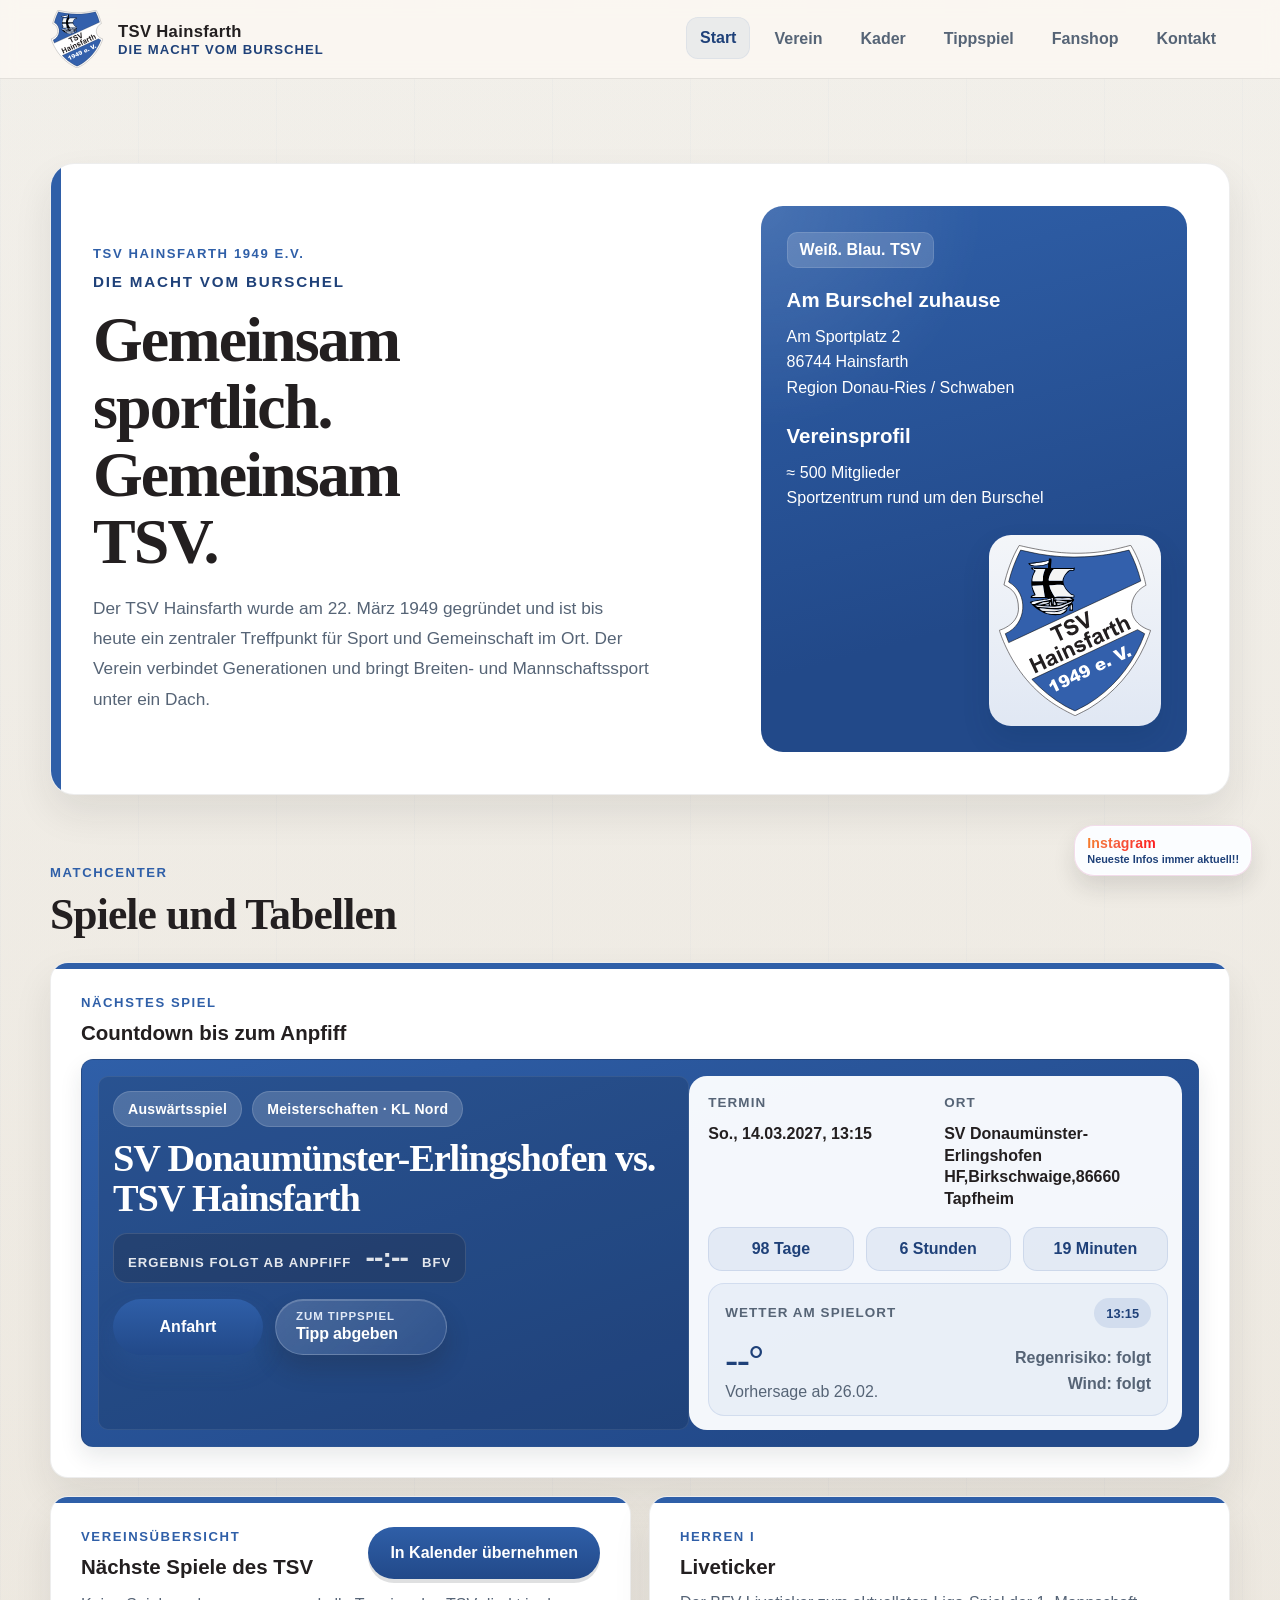
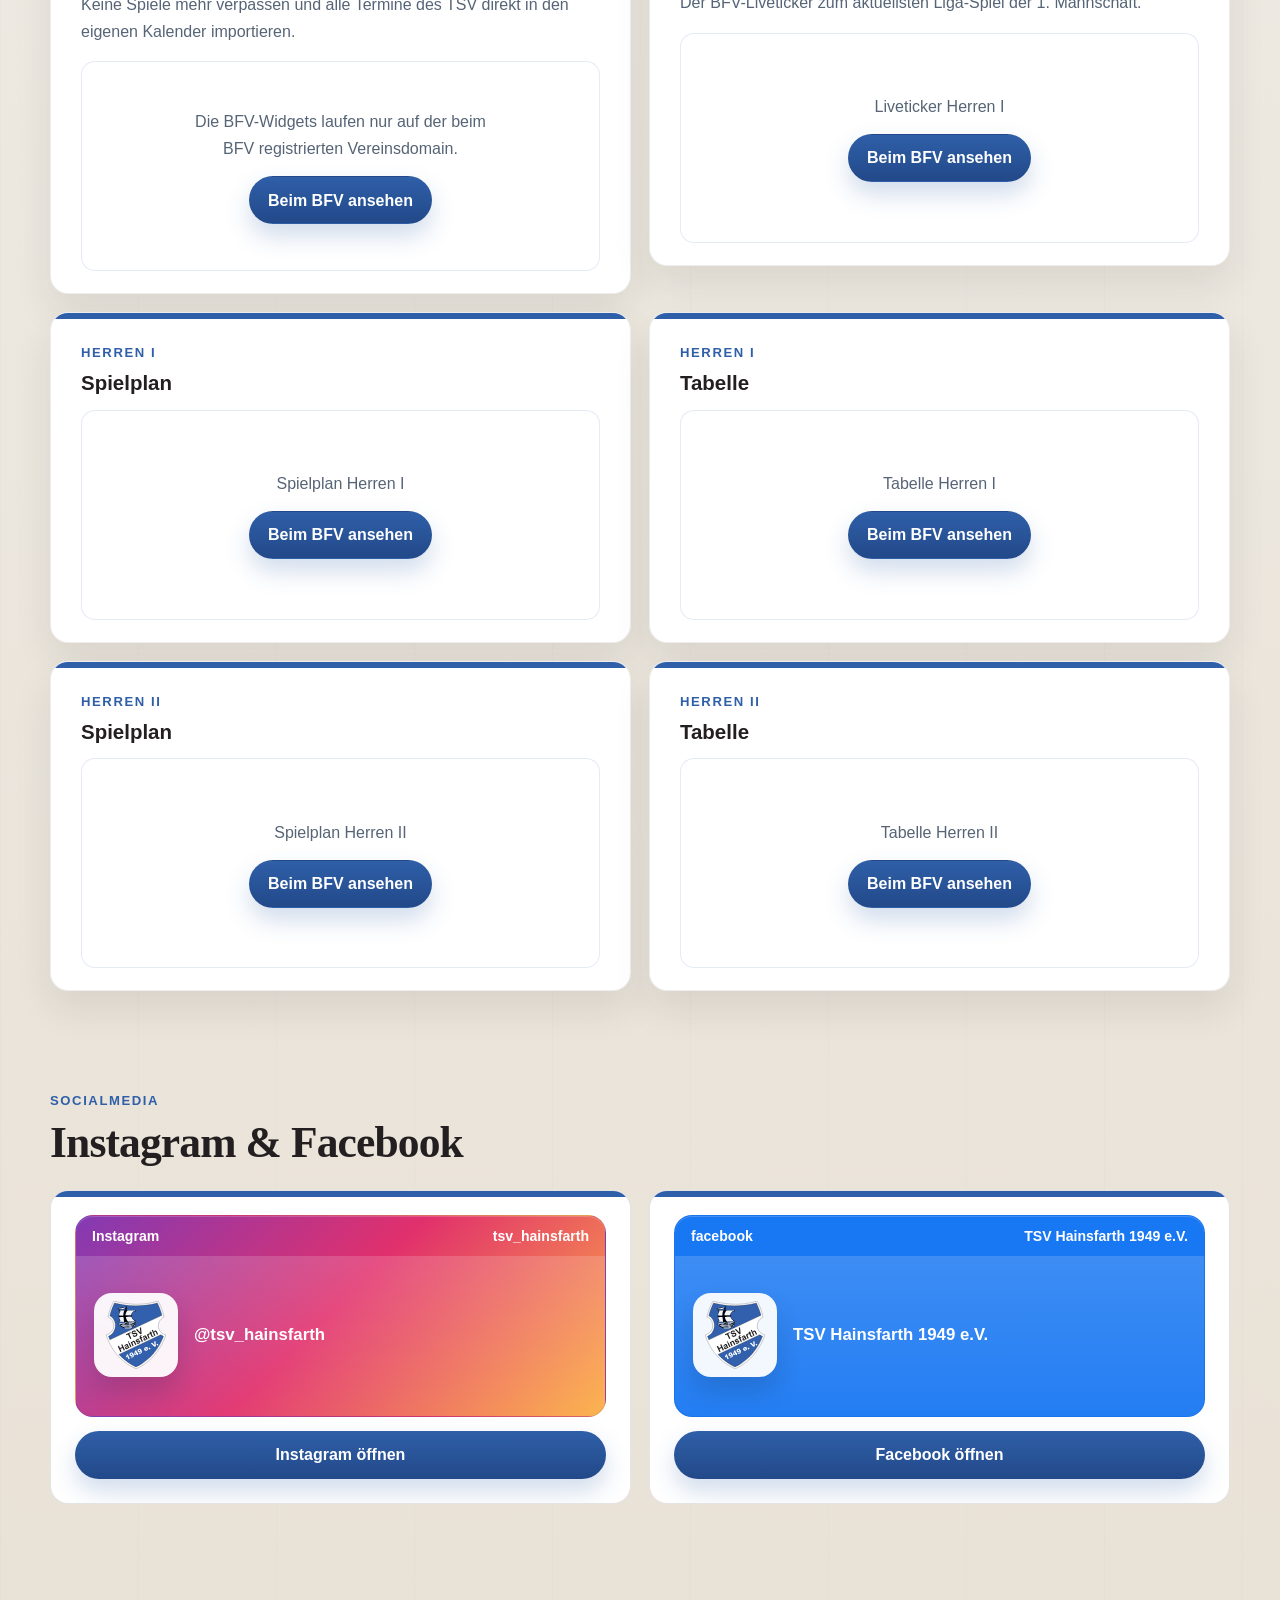
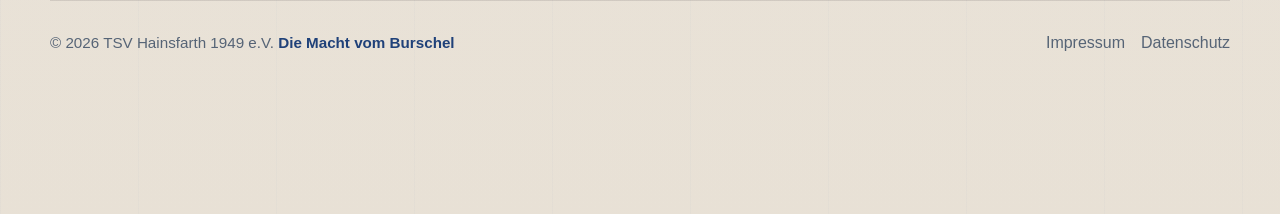
==== commit f1128a8e: "Add BFV liveticker widget" ====
--- a/index.html
+++ b/index.html
@@ -8,7 +8,7 @@
   <meta http-equiv="Pragma" content="no-cache">
   <meta http-equiv="Expires" content="0">
   <title>TSV Hainsfarth | Start</title>
-  <link rel="stylesheet" href="styles.css?v=202607221945">
+  <link rel="stylesheet" href="styles.css?v=202607222030">
   <script src="https://widget-prod.bfv.de/widget/widgetresource/widgetjs"></script>
 </head>
 <body data-page="start">
@@ -139,7 +139,7 @@
               </div>
             </div>
           </div>
-          <div class="matchcenter-overview">
+          <div class="matchcenter-overview matchcenter-overview-grid">
             <div class="panel widget-panel">
               <div class="panel-topline">
                 <div>
@@ -151,6 +151,18 @@
               <p class="panel-note">Keine Spiele mehr verpassen und alle Termine des TSV direkt in den eigenen Kalender importieren.</p>
               <div class="widget-frame">
                 <div id="bfv-club-games">Laden...</div>
+              </div>
+            </div>
+            <div class="panel widget-panel">
+              <div class="panel-topline">
+                <div>
+                  <span class="eyebrow">Herren I</span>
+                  <h3>Liveticker</h3>
+                </div>
+              </div>
+              <p class="panel-note">Der BFV-Liveticker zum aktuellsten Liga-Spiel der 1. Mannschaft.</p>
+              <div class="widget-frame">
+                <div id="bfv-team1-liveticker">Laden...</div>
               </div>
             </div>
           </div>
@@ -285,6 +297,16 @@
         selectedTab: BFVWidget.HTML5.vereinTabs.spiele
       });
 
+      BFVWidget.HTML5.zeigeMannschaftsLiveticker(
+        "00ES8GNJGK00000SVV0AG08LVUPGND5I",
+        "016PHCS5TO000000VV0AG80NVUT1FLRU",
+        "bfv-team1-liveticker",
+        {
+          height: "550",
+          width: "300"
+        }
+      );
+
       BFVWidget.HTML5.zeigeMannschaftKomplett("016PHCS5TO000000VV0AG80NVUT1FLRU", "bfv-team1-games", {
         height: "600",
         width: "350",
@@ -317,6 +339,11 @@
       renderWidgetFallback(
         "bfv-team1-games",
         "Spielplan Herren I",
+        "https://www.bfv.de/mannschaften/tsv-hainsfarth/016PHCS5TO000000VV0AG80NVUT1FLRU"
+      );
+      renderWidgetFallback(
+        "bfv-team1-liveticker",
+        "Liveticker Herren I",
         "https://www.bfv.de/mannschaften/tsv-hainsfarth/016PHCS5TO000000VV0AG80NVUT1FLRU"
       );
       renderWidgetFallback(
--- a/styles.css
+++ b/styles.css
@@ -628,6 +628,13 @@
   margin-bottom: 18px;
 }
 
+.matchcenter-overview-grid {
+  display: grid;
+  grid-template-columns: repeat(2, minmax(0, 1fr));
+  gap: 18px;
+  align-items: start;
+}
+
 .matchcenter-countdown {
   margin-bottom: 18px;
 }
@@ -2890,6 +2897,11 @@
     margin-top: 10px;
   }
 
+  .matchcenter-overview-grid {
+    grid-template-columns: 1fr;
+    gap: 10px;
+  }
+
   .countdown-grid {
     gap: 8px;
     padding: 10px 12px 10px 14px;
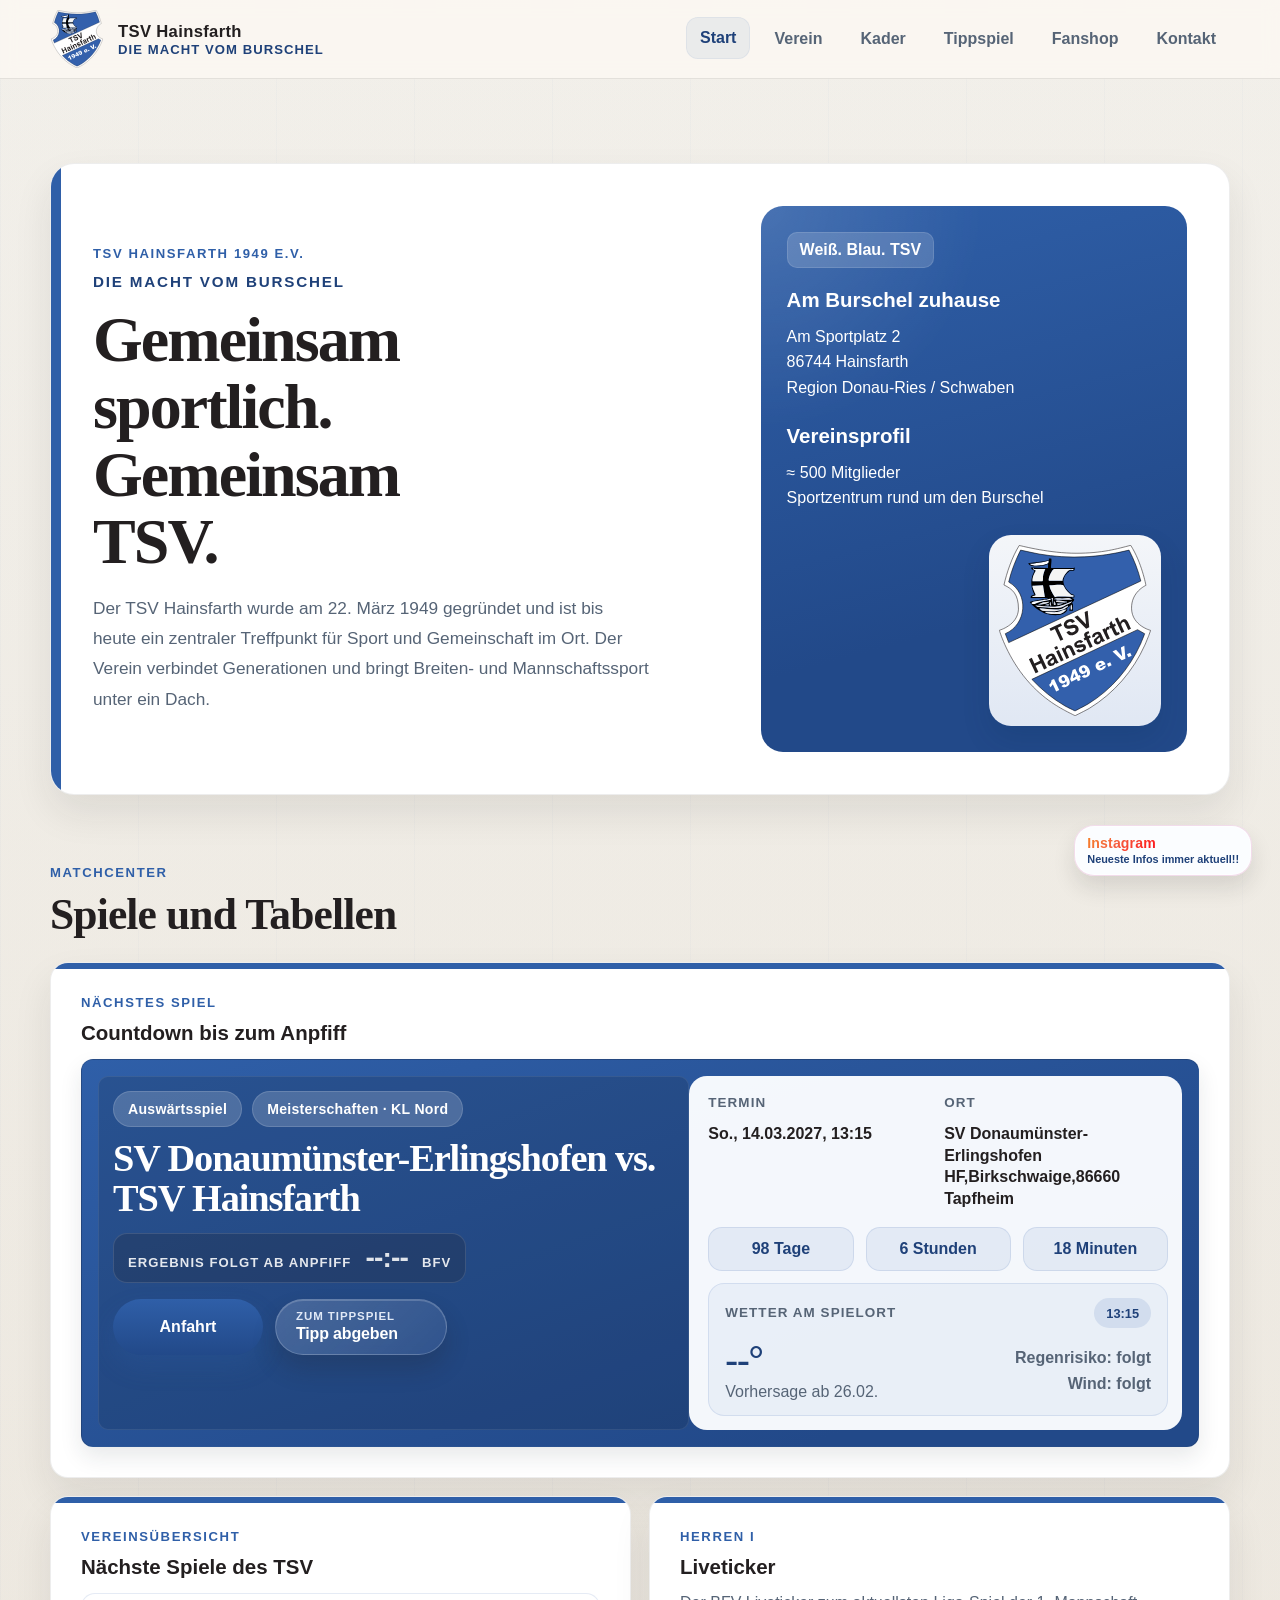
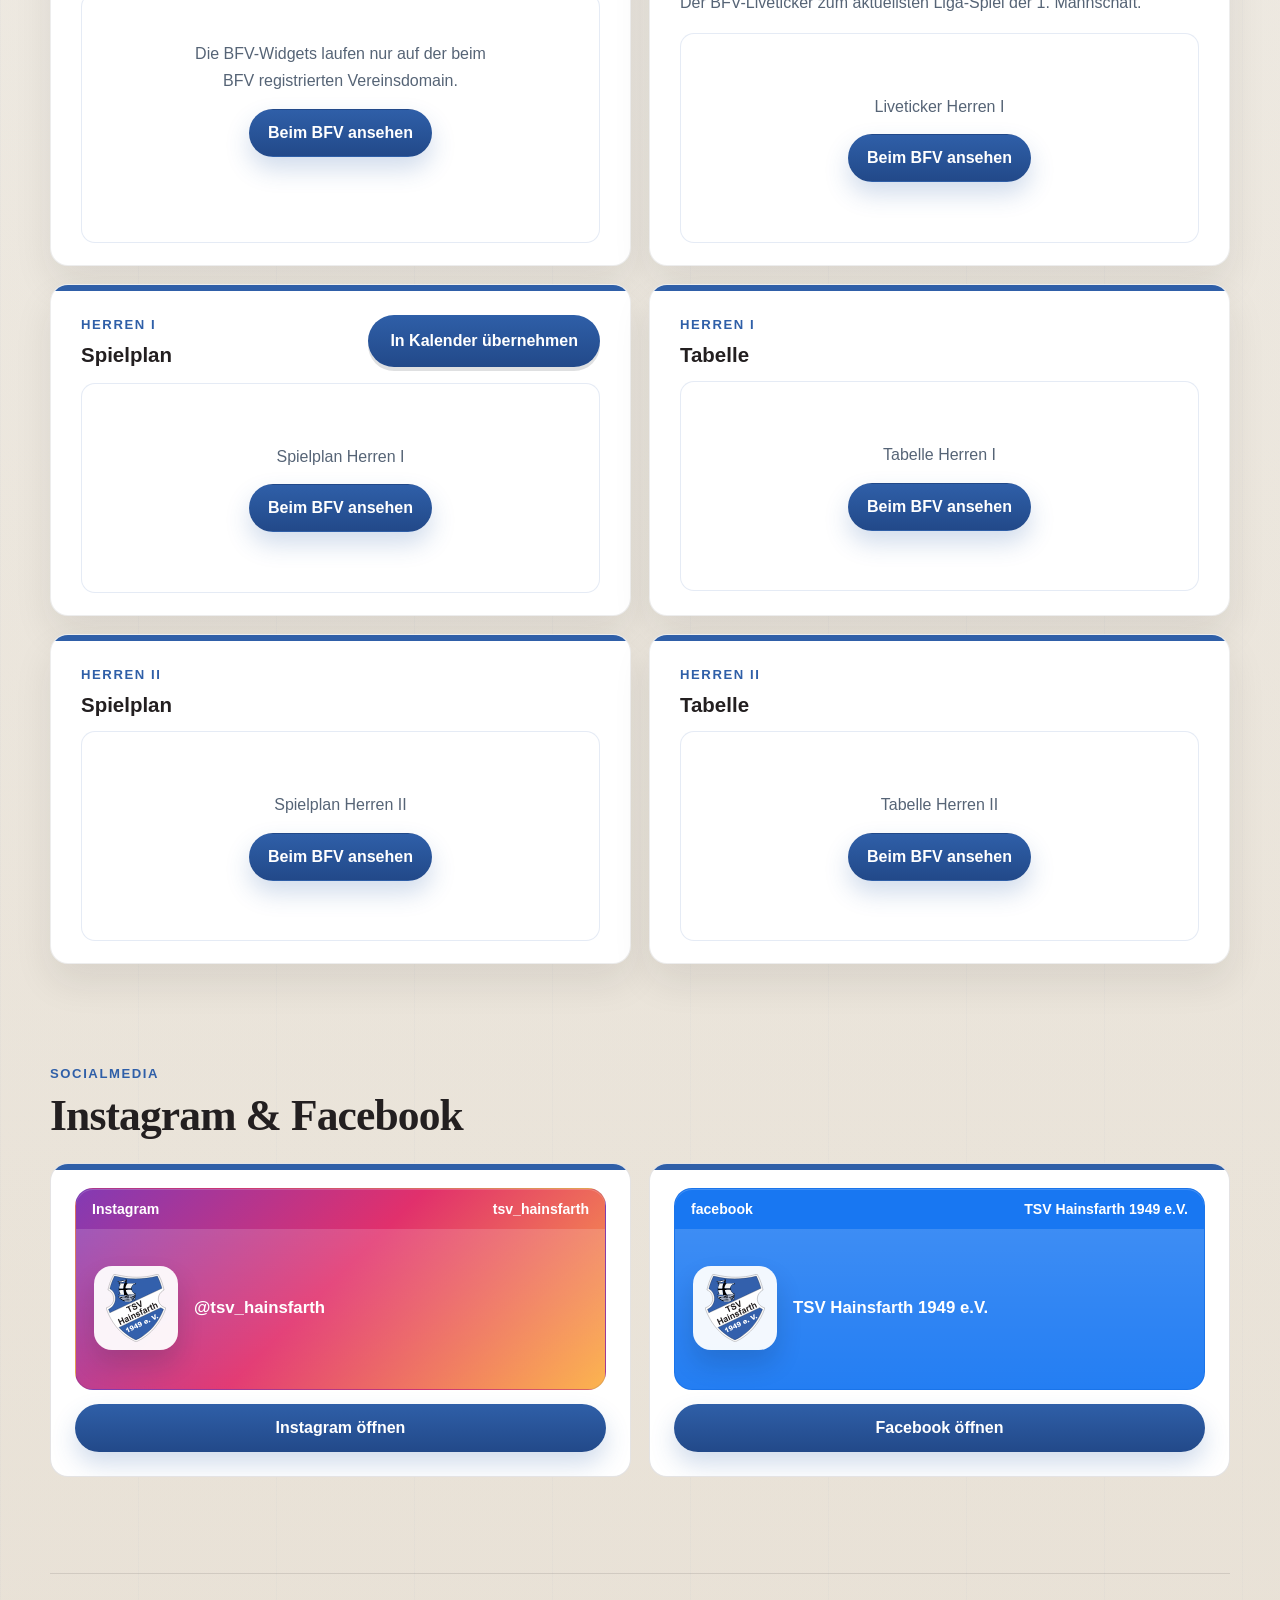
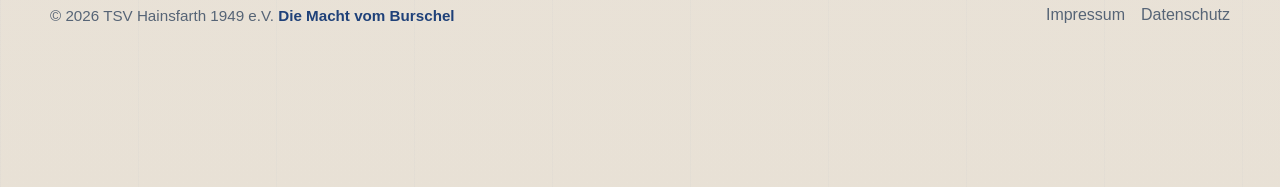
==== commit ae503b97: "Tighten matchcenter widgets" ====
--- a/index.html
+++ b/index.html
@@ -146,9 +146,7 @@
                   <span class="eyebrow">Vereinsübersicht</span>
                   <h3>Nächste Spiele des TSV</h3>
                 </div>
-                <a class="button panel-action panel-action-calendar" href="spielplan-tsv-hainsfarth.ics" download>In Kalender übernehmen</a>
-              </div>
-              <p class="panel-note">Keine Spiele mehr verpassen und alle Termine des TSV direkt in den eigenen Kalender importieren.</p>
+              </div>
               <div class="widget-frame">
                 <div id="bfv-club-games">Laden...</div>
               </div>
@@ -173,6 +171,7 @@
                   <span class="eyebrow">Herren I</span>
                   <h3>Spielplan</h3>
                 </div>
+                <a class="button panel-action panel-action-calendar" href="spielplan-tsv-hainsfarth.ics" download>In Kalender übernehmen</a>
               </div>
               <div class="widget-frame">
                 <div id="bfv-team1-games">Laden...</div>
--- a/styles.css
+++ b/styles.css
@@ -632,7 +632,17 @@
   display: grid;
   grid-template-columns: repeat(2, minmax(0, 1fr));
   gap: 18px;
-  align-items: start;
+  align-items: stretch;
+}
+
+.matchcenter-overview-grid > .widget-panel {
+  height: 100%;
+  display: flex;
+  flex-direction: column;
+}
+
+.matchcenter-overview-grid > .widget-panel .widget-frame {
+  flex: 1 1 auto;
 }
 
 .matchcenter-countdown {
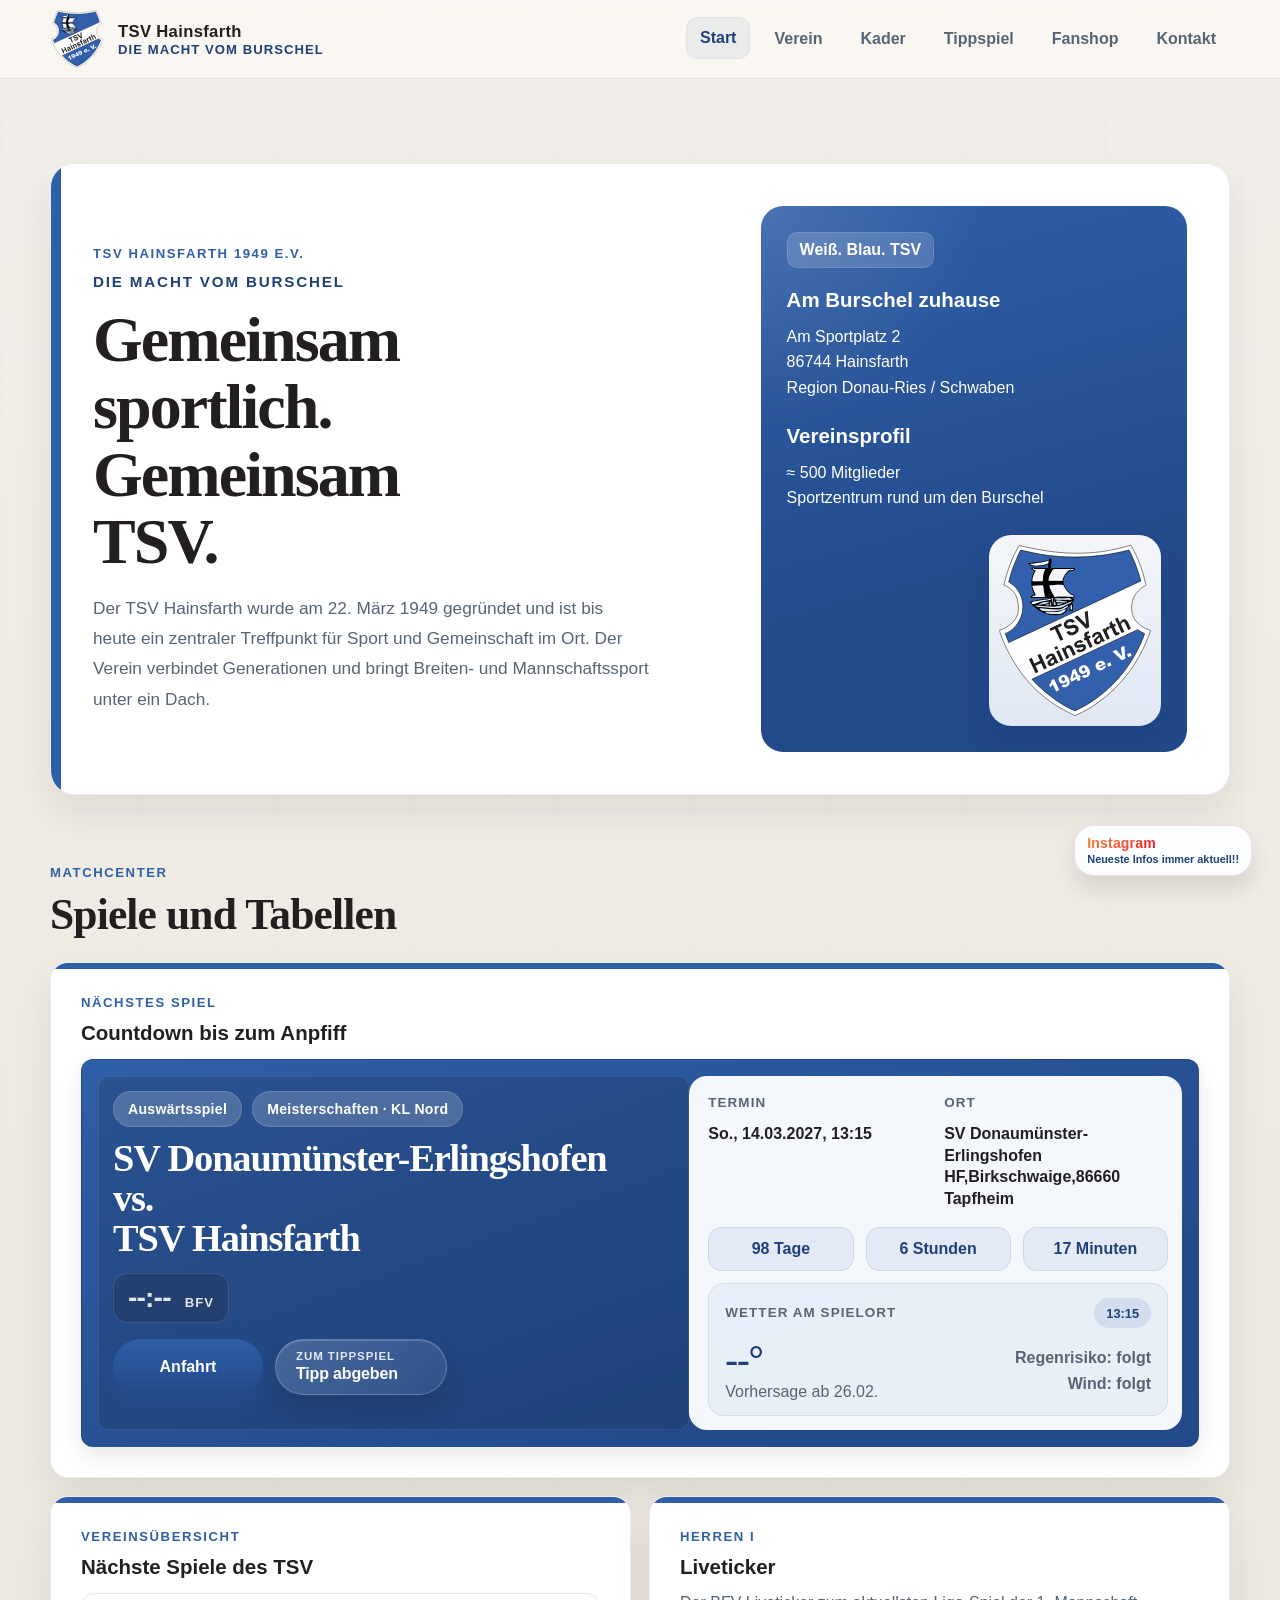
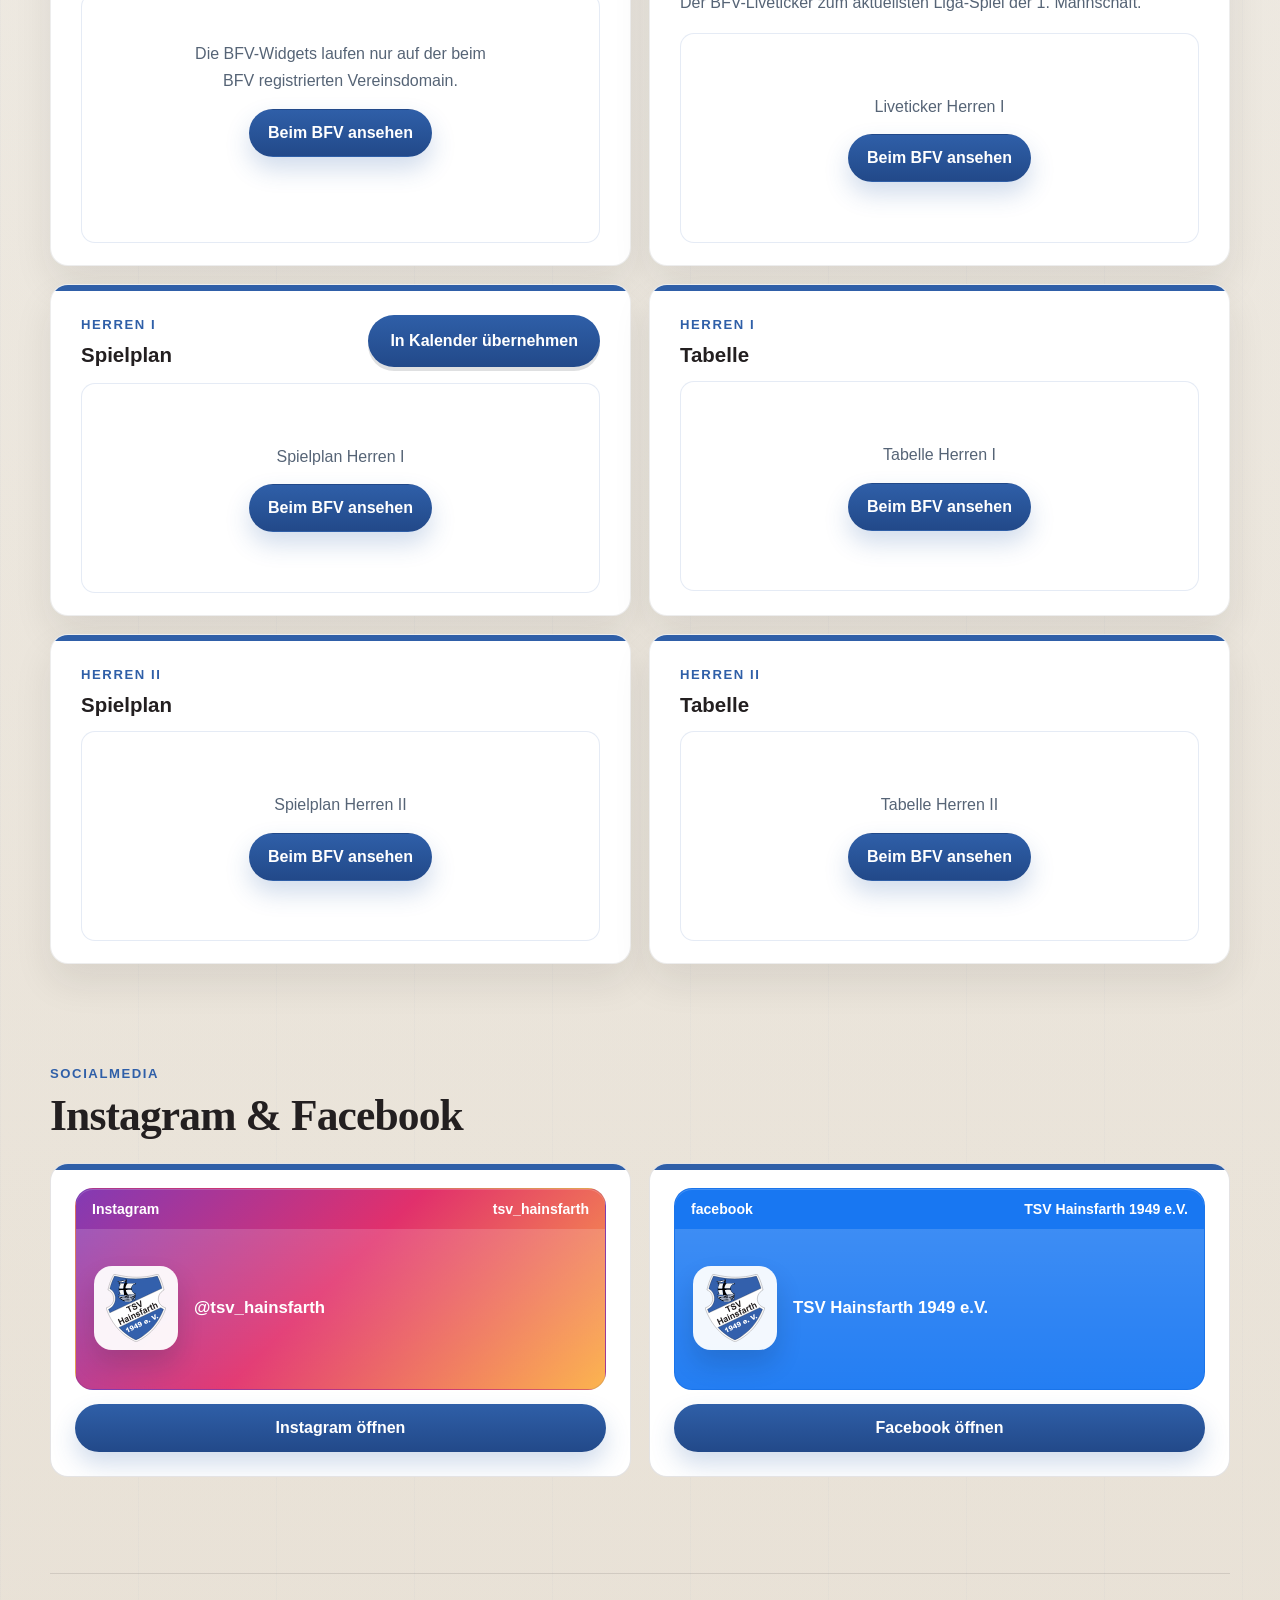
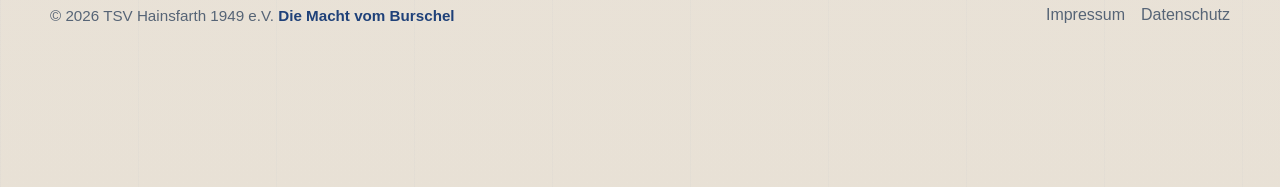
==== commit 1a86dbb4: "Adjust matchcenter fixture layout" ====
--- a/index.html
+++ b/index.html
@@ -86,9 +86,11 @@
                     <span class="matchday-chip" data-matchday-badge>Läuft</span>
                     <span class="matchday-chip matchday-chip-soft" data-matchday-competition>-</span>
                   </div>
-                  <strong class="matchday-opponent" data-matchday-opponent>TSV Hainsfarth vs. Gegner</strong>
+                  <strong class="matchday-opponent" data-matchday-opponent>TSV Hainsfarth
+vs.
+Gegner</strong>
                   <div class="matchday-live is-pending" data-match-result>
-                    <span class="matchday-live-label" data-match-result-label>Ergebnis folgt ab Anpfiff</span>
+                    <span class="matchday-live-label" data-match-result-label hidden></span>
                     <strong class="matchday-live-score" data-match-result-text>--:--</strong>
                     <span class="matchday-live-note" data-match-result-note>BFV</span>
                   </div>
--- a/styles.css
+++ b/styles.css
@@ -740,6 +740,7 @@
   line-height: 1.04;
   letter-spacing: -0.03em;
   font-family: Georgia, "Times New Roman", serif;
+  white-space: pre-line;
 }
 
 .matchday-live {
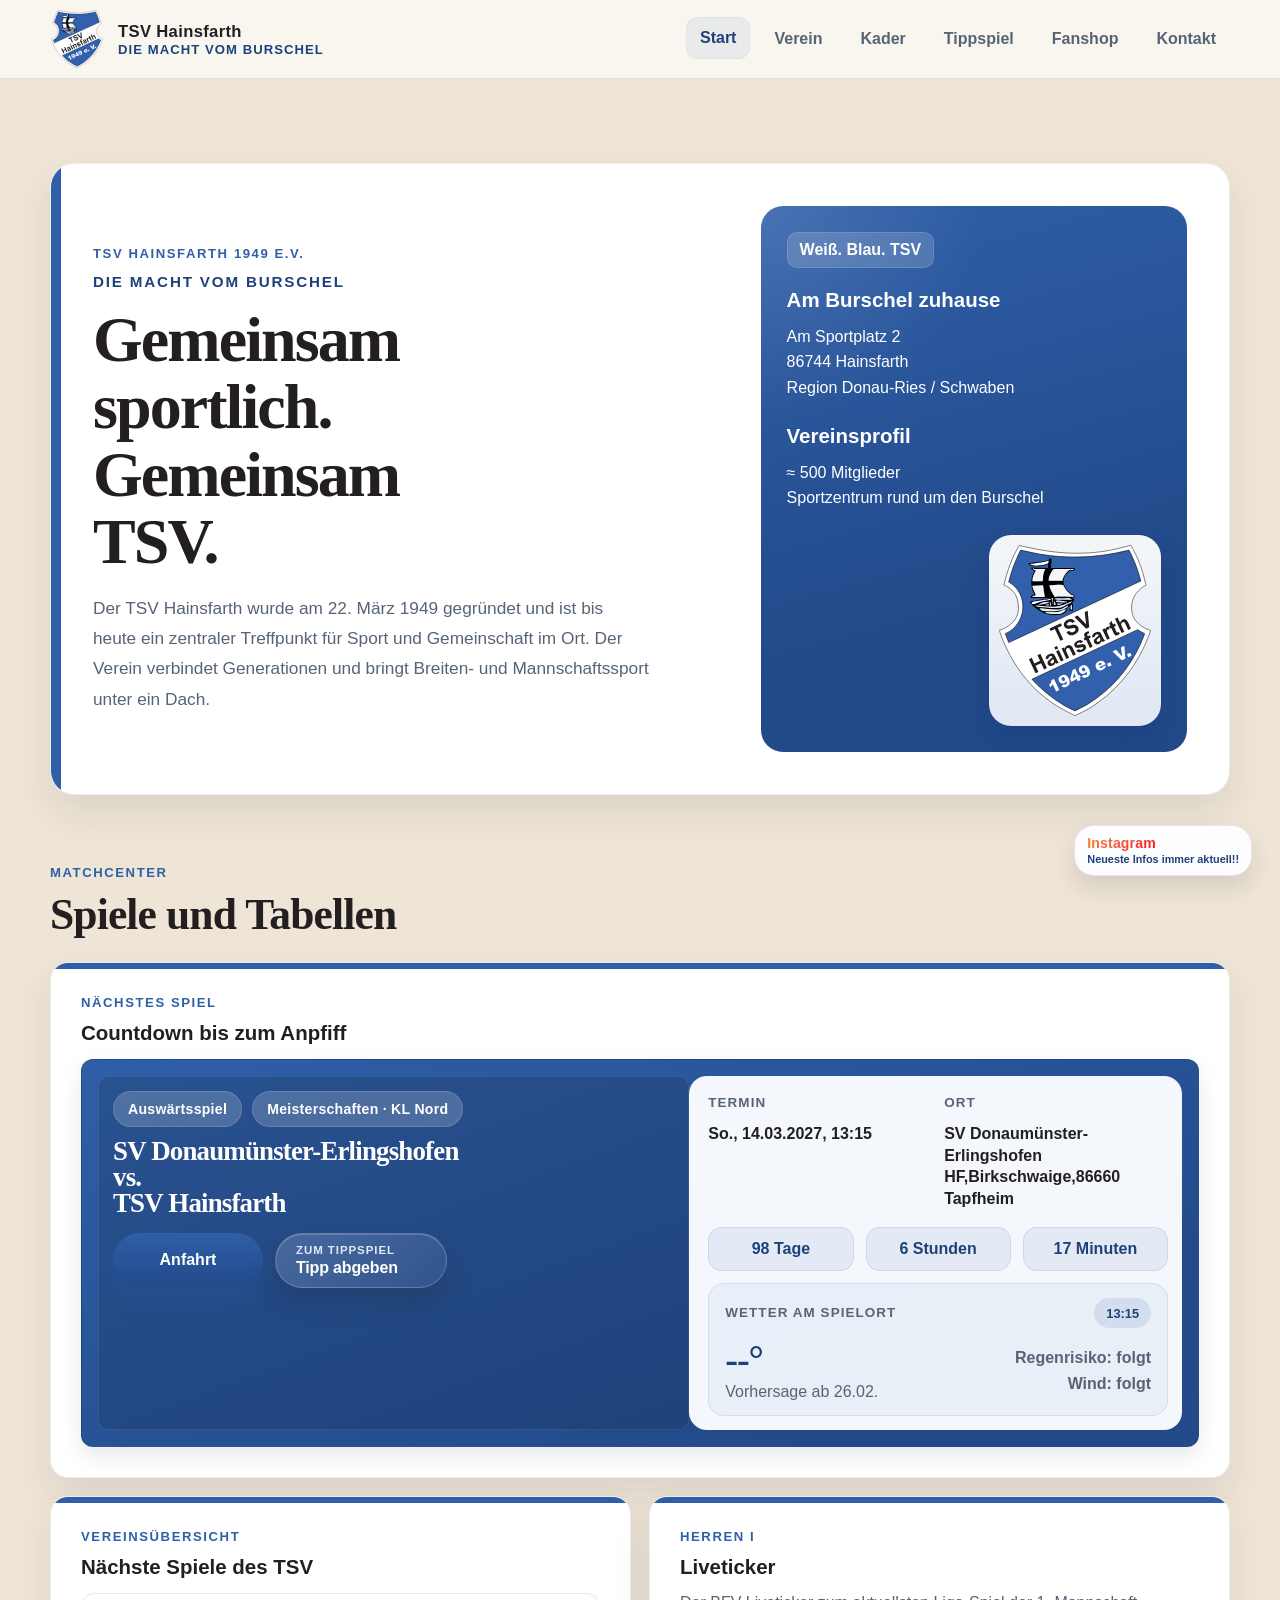
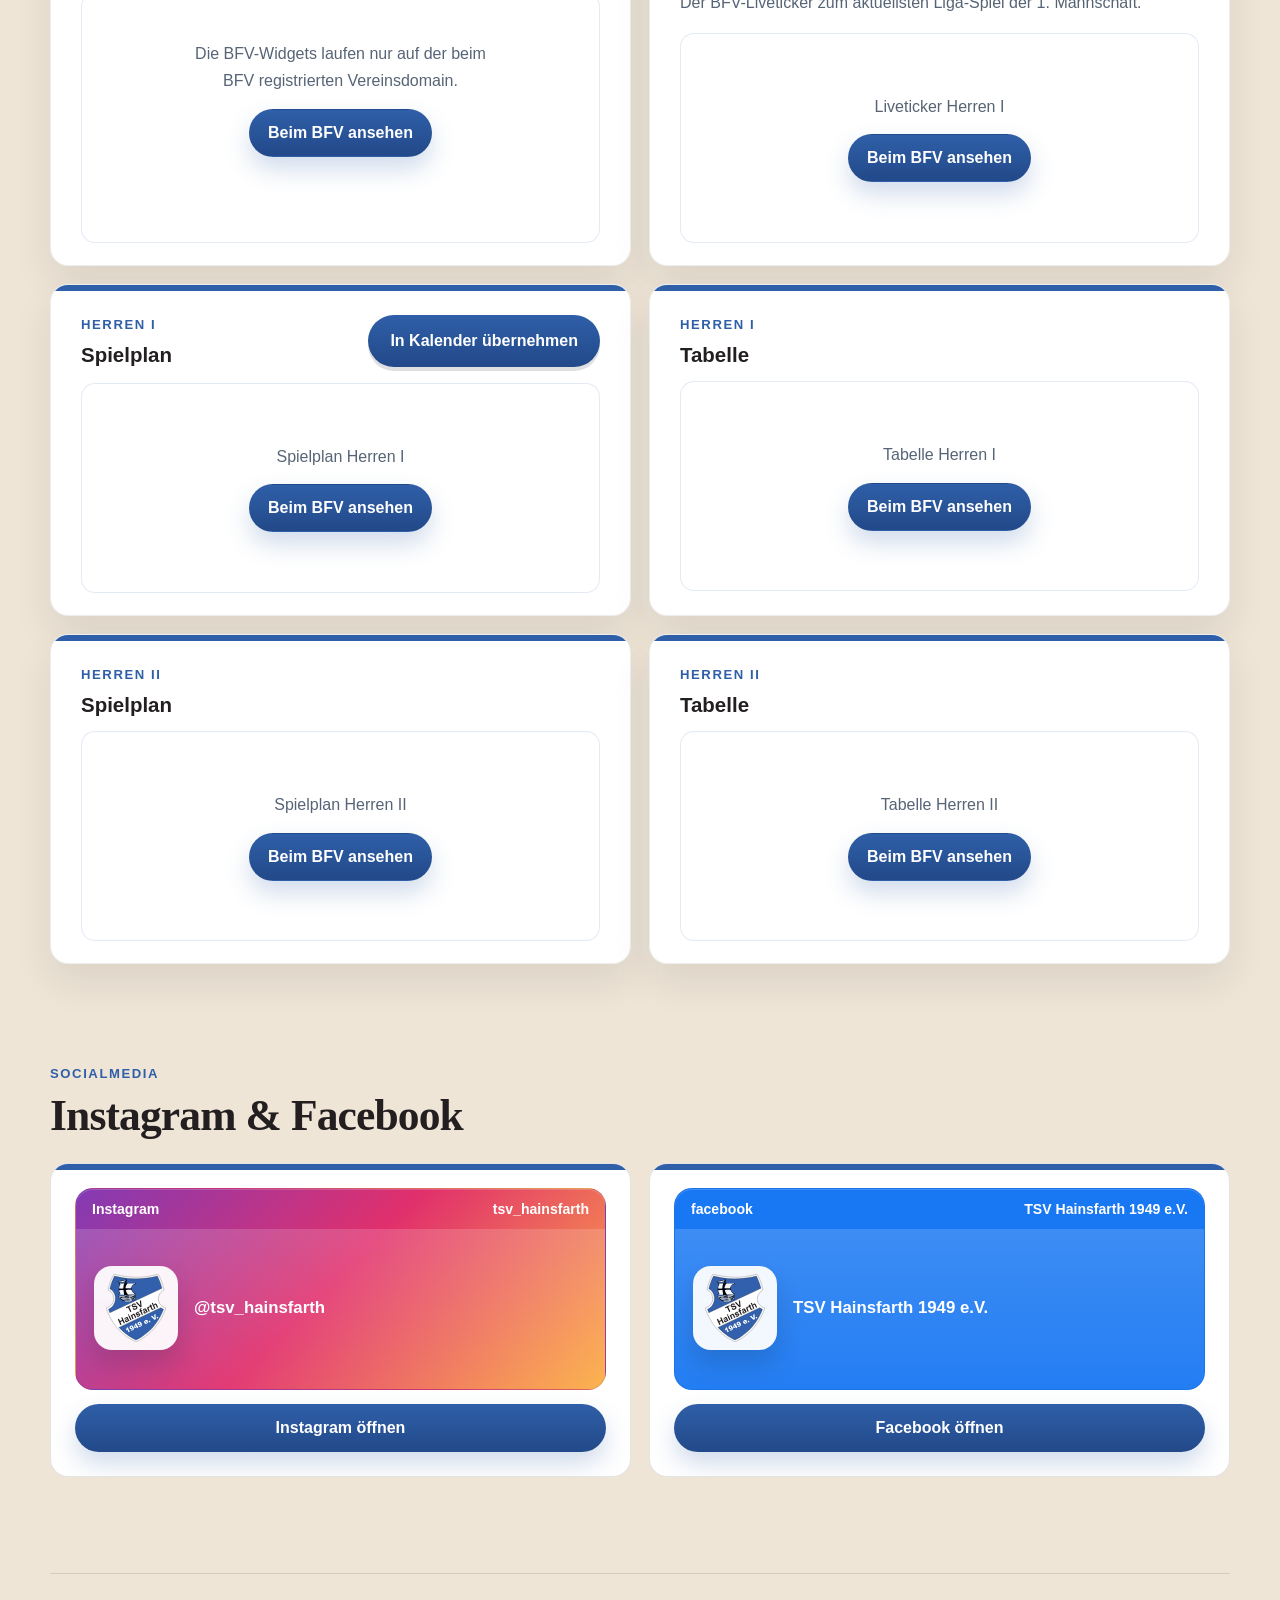
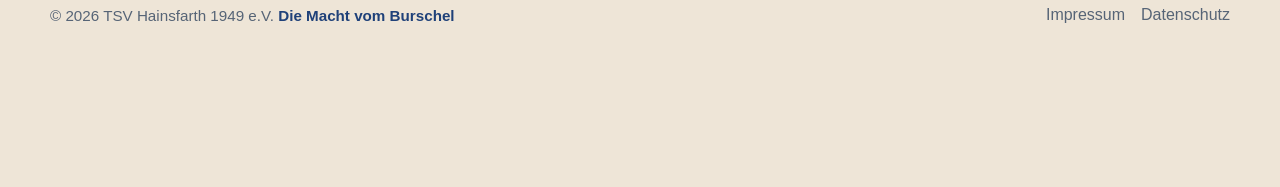
==== commit a9e6c34a: "Refine matchday spotlight layout" ====
--- a/index.html
+++ b/index.html
@@ -89,11 +89,6 @@
                   <strong class="matchday-opponent" data-matchday-opponent>TSV Hainsfarth
 vs.
 Gegner</strong>
-                  <div class="matchday-live is-pending" data-match-result>
-                    <span class="matchday-live-label" data-match-result-label hidden></span>
-                    <strong class="matchday-live-score" data-match-result-text>--:--</strong>
-                    <span class="matchday-live-note" data-match-result-note>BFV</span>
-                  </div>
                   <div class="matchday-actions">
                     <a class="button matchday-route-button" href="#" target="_blank" rel="noopener noreferrer" data-matchday-route>Anfahrt</a>
                     <a class="button-secondary matchday-tippspiel-button" href="tippspiel.html">
--- a/styles.css
+++ b/styles.css
@@ -32,16 +32,7 @@
   font-family: "Trebuchet MS", "Segoe UI", sans-serif;
   color: var(--text);
   padding-bottom: 108px;
-  background:
-    linear-gradient(rgba(var(--primary-rgb), 0.03), rgba(var(--primary-rgb), 0.03)),
-    repeating-linear-gradient(
-      90deg,
-      rgba(var(--primary-rgb), 0.022) 0,
-      rgba(var(--primary-rgb), 0.022) 1px,
-      transparent 1px,
-      transparent 138px
-    ),
-    linear-gradient(180deg, #f8f4ec 0%, var(--bg) 100%);
+  background: var(--bg);
 }
 
 a {
@@ -664,9 +655,7 @@
 .matchday-offseason-panel {
   padding: 22px 24px;
   border-radius: 10px;
-  background:
-    linear-gradient(180deg, rgba(255, 255, 255, 0.97), rgba(240, 244, 249, 0.9)),
-    var(--surface-strong);
+  background: var(--surface-strong);
   color: var(--text);
   border: 1px solid rgba(31, 36, 48, 0.12);
   box-shadow:
@@ -737,10 +726,19 @@
 .matchday-opponent {
   display: block;
   font-size: clamp(1.8rem, 3vw, 2.7rem);
-  line-height: 1.04;
+  line-height: 0.96;
   letter-spacing: -0.03em;
   font-family: Georgia, "Times New Roman", serif;
   white-space: pre-line;
+  text-wrap: balance;
+}
+
+.matchday-opponent--tight {
+  font-size: clamp(1.55rem, 2.55vw, 2.2rem);
+}
+
+.matchday-opponent--ultra-tight {
+  font-size: clamp(1.28rem, 2.1vw, 1.85rem);
 }
 
 .matchday-live {
@@ -1339,9 +1337,7 @@
 
 .tippspiel-panel,
 .tippspiel-card {
-  background:
-    linear-gradient(180deg, rgba(var(--primary-rgb), 0.05), rgba(var(--primary-rgb), 0)),
-    var(--surface);
+  background: var(--surface-strong);
 }
 
 .tippspiel-setup-panel {
@@ -1871,9 +1867,7 @@
 }
 
 .story-panel {
-  background:
-    linear-gradient(180deg, rgba(var(--primary-rgb), 0.05), rgba(var(--primary-rgb), 0)),
-    var(--surface);
+  background: var(--surface-strong);
 }
 
 .story-timeline {
@@ -1941,9 +1935,7 @@
 }
 
 .club-intro-panel {
-  background:
-    linear-gradient(180deg, rgba(var(--primary-rgb), 0.07), rgba(var(--primary-rgb), 0)),
-    var(--surface);
+  background: var(--surface-strong);
 }
 
 .club-intro-panel .lead {
@@ -2094,9 +2086,7 @@
 }
 
 .club-copy-card {
-  background:
-    linear-gradient(180deg, rgba(var(--primary-rgb), 0.05), rgba(var(--primary-rgb), 0)),
-    var(--surface-strong);
+  background: var(--surface-strong);
 }
 
 .club-copy-card p {
@@ -2190,7 +2180,7 @@
 
 .squad-panel,
 .squad-staff-panel {
-  background: var(--surface);
+  background: var(--surface-strong);
 }
 
 .squad-count {
@@ -2319,8 +2309,7 @@
   overflow: hidden;
   border-radius: 12px;
   border: 1px solid rgba(31, 36, 48, 0.12);
-  background:
-    linear-gradient(180deg, rgba(251, 247, 240, 0.98), rgba(237, 242, 248, 0.92) 24%, rgba(251, 249, 244, 0.99) 58%);
+  background: var(--surface-strong);
   box-shadow:
     0 10px 20px rgba(var(--text-rgb), 0.08),
     inset 0 1px 0 rgba(255, 255, 255, 0.65);
@@ -2997,6 +2986,14 @@
     font-size: clamp(1.4rem, 7vw, 2rem);
   }
 
+  .matchday-opponent--tight {
+    font-size: clamp(1.28rem, 6.1vw, 1.7rem);
+  }
+
+  .matchday-opponent--ultra-tight {
+    font-size: clamp(1.08rem, 5.2vw, 1.42rem);
+  }
+
   .matchday-offseason-title {
     font-size: clamp(1.4rem, 7vw, 2rem);
   }
@@ -3502,6 +3499,14 @@
 
   .matchday-opponent {
     font-size: clamp(1.24rem, 6.8vw, 1.72rem);
+  }
+
+  .matchday-opponent--tight {
+    font-size: clamp(1.12rem, 6vw, 1.46rem);
+  }
+
+  .matchday-opponent--ultra-tight {
+    font-size: clamp(0.98rem, 5vw, 1.24rem);
   }
 
   .matchday-fixture,
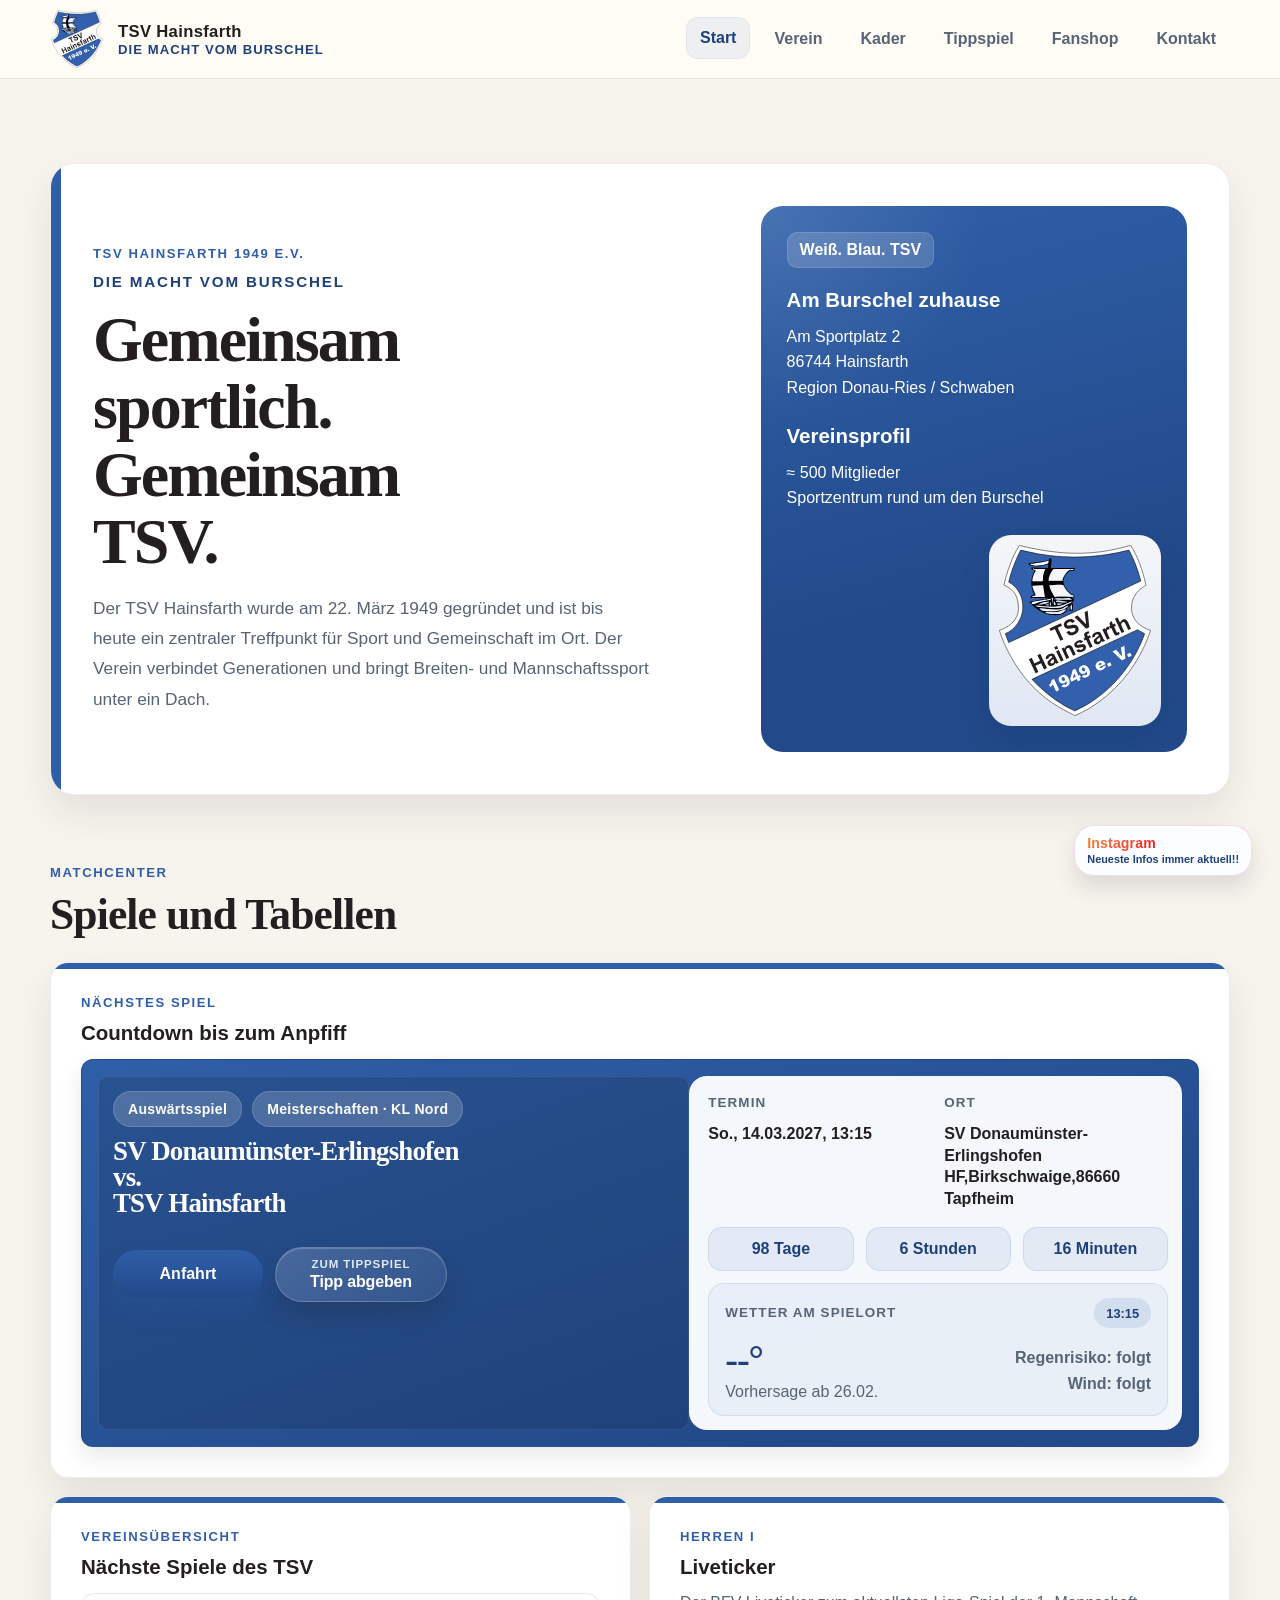
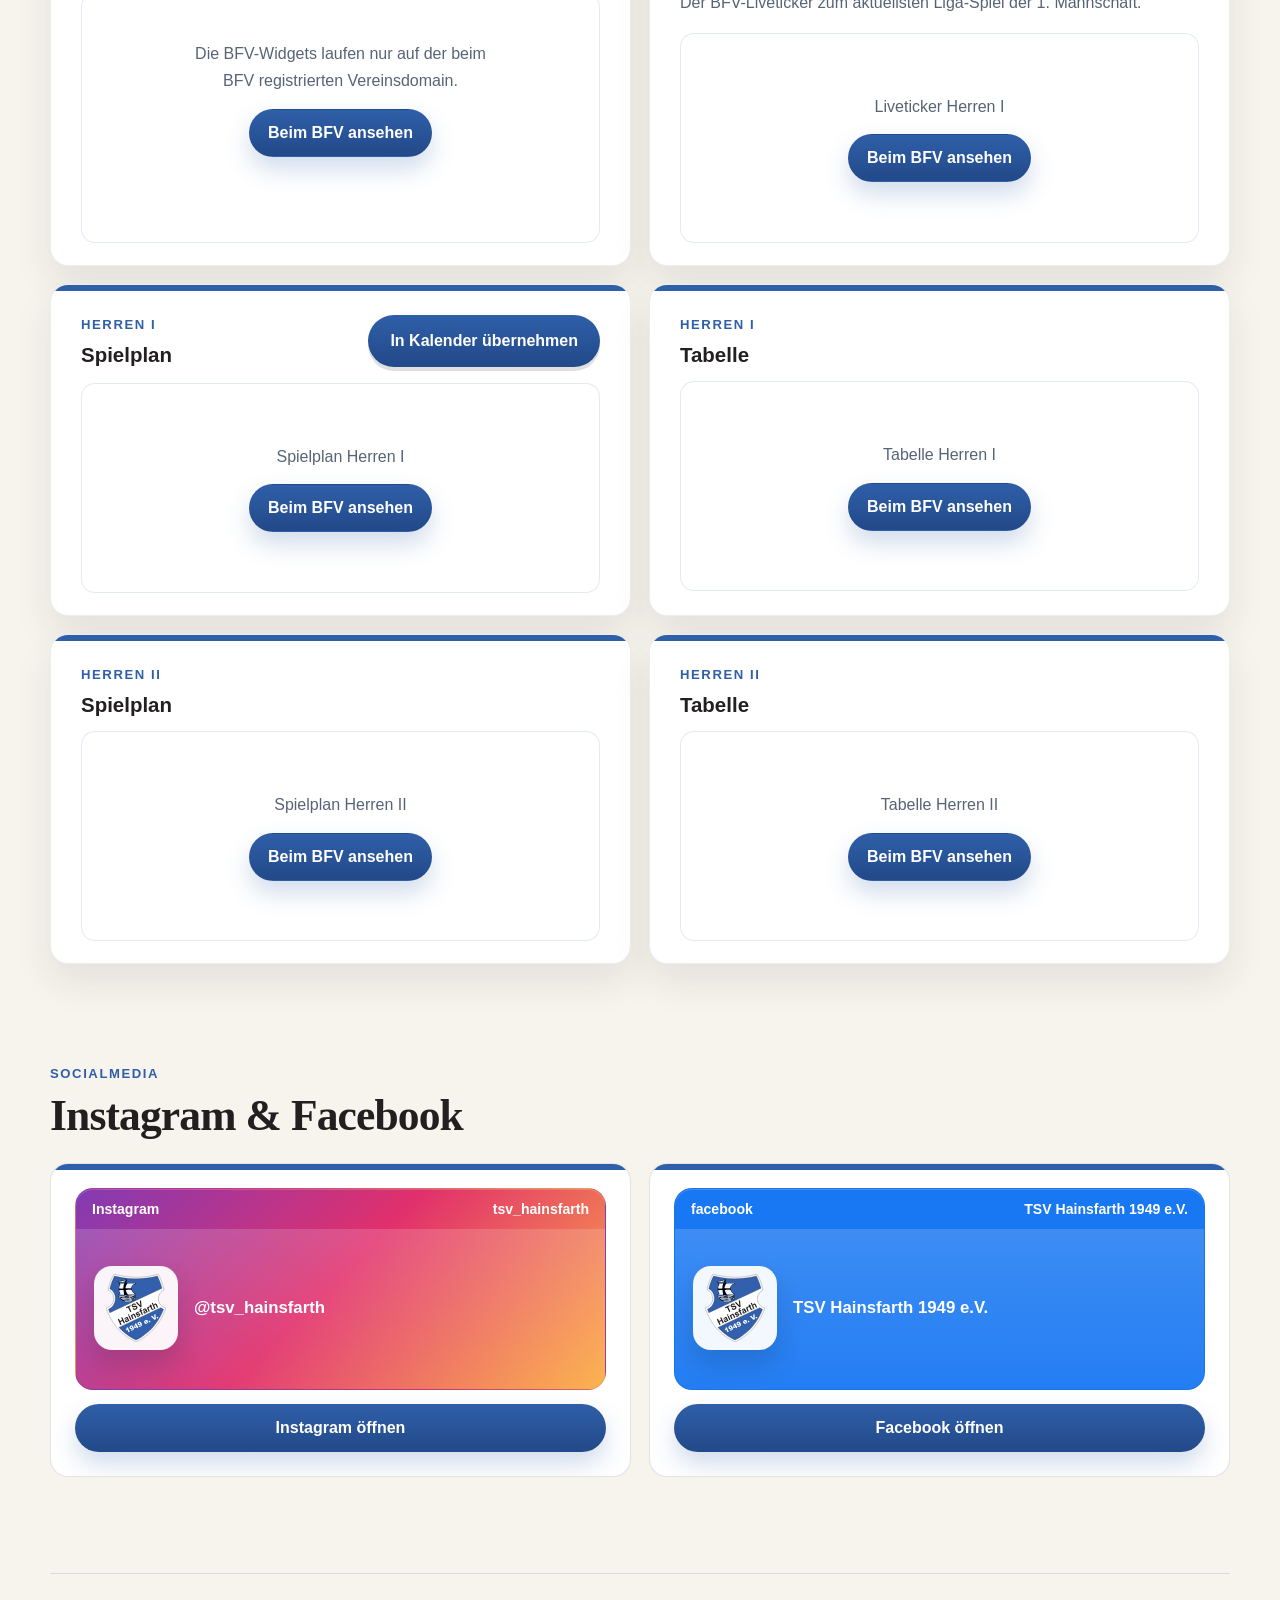
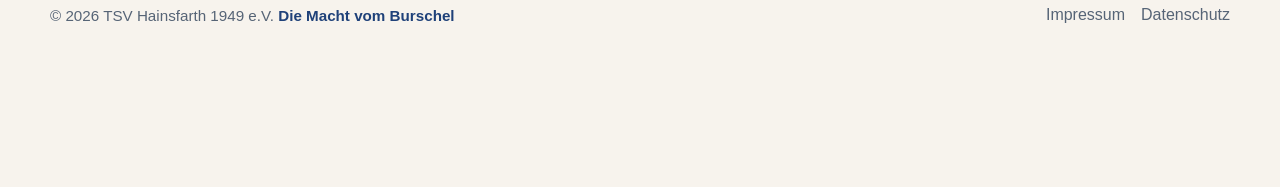
==== commit 7d7f9507: "Refresh stylesheet cache after card revert" ====
--- a/index.html
+++ b/index.html
@@ -8,7 +8,7 @@
   <meta http-equiv="Pragma" content="no-cache">
   <meta http-equiv="Expires" content="0">
   <title>TSV Hainsfarth | Start</title>
-  <link rel="stylesheet" href="styles.css?v=202607222030">
+  <link rel="stylesheet" href="styles.css?v=202607231905">
   <script src="https://widget-prod.bfv.de/widget/widgetresource/widgetjs"></script>
 </head>
 <body data-page="start">
--- a/styles.css
+++ b/styles.css
@@ -1,5 +1,5 @@
 :root {
-  --bg: #eee5d7;
+  --bg: #f7f3ed;
   --surface: #fcf9f4;
   --surface-strong: #ffffff;
   --text: #231f20;
@@ -59,7 +59,7 @@
   top: 0;
   z-index: 20;
   backdrop-filter: blur(8px);
-  background: rgba(250, 247, 242, 0.94);
+  background: rgba(255, 252, 247, 0.94);
   border-bottom: 1px solid rgba(var(--text-rgb), 0.1);
 }
 
@@ -791,19 +791,22 @@
 .matchday-actions {
   display: flex;
   flex-wrap: wrap;
+  align-items: center;
   gap: 12px;
-  margin-top: 16px;
+  margin-top: 30px;
 }
 
 .matchday-route-button {
   min-width: 150px;
   justify-content: center;
+  align-items: center;
 }
 
 .matchday-tippspiel-button {
   min-width: 172px;
   padding: 10px 20px;
-  align-items: flex-start;
+  align-items: center;
+  justify-content: center;
   flex-direction: column;
   gap: 2px;
   border: 1px solid rgba(255, 255, 255, 0.2);
@@ -821,6 +824,7 @@
 .matchday-tippspiel-button strong {
   display: block;
   line-height: 1.15;
+  text-align: center;
 }
 
 .matchday-tippspiel-button span {
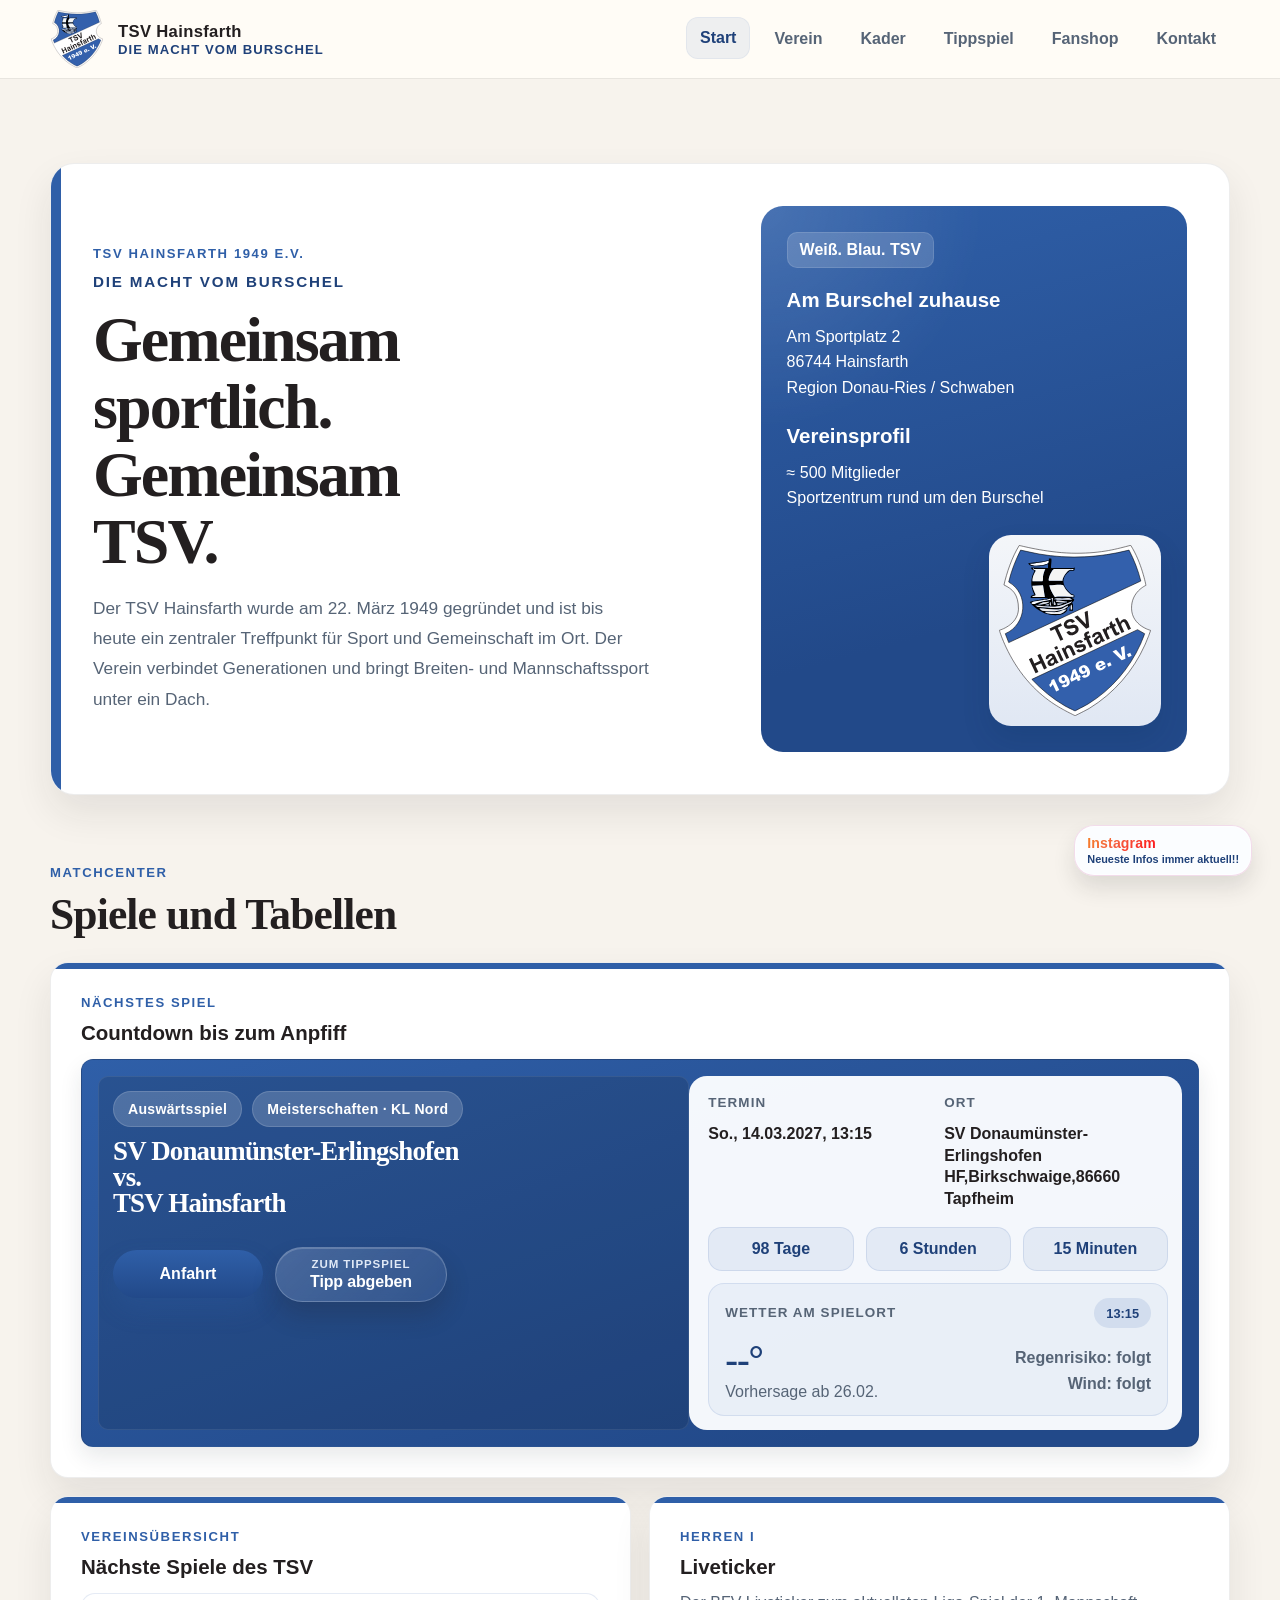
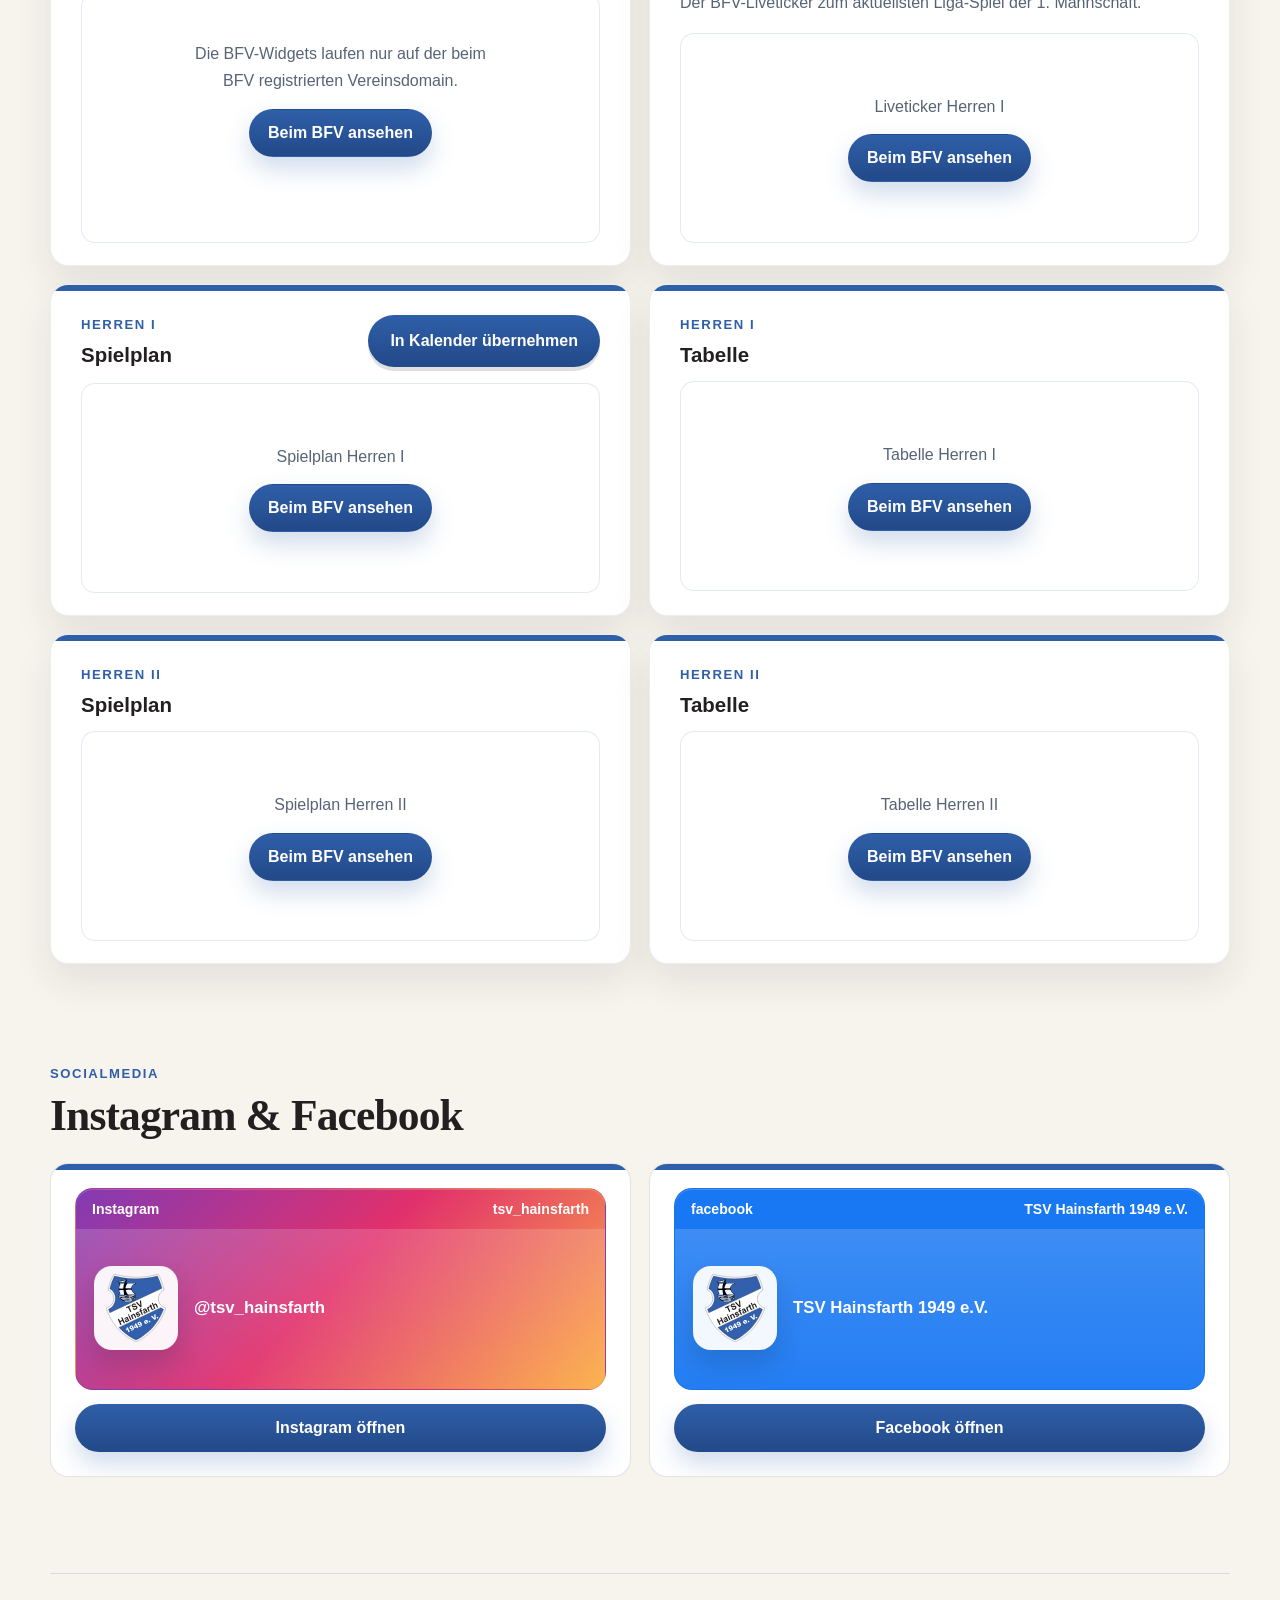
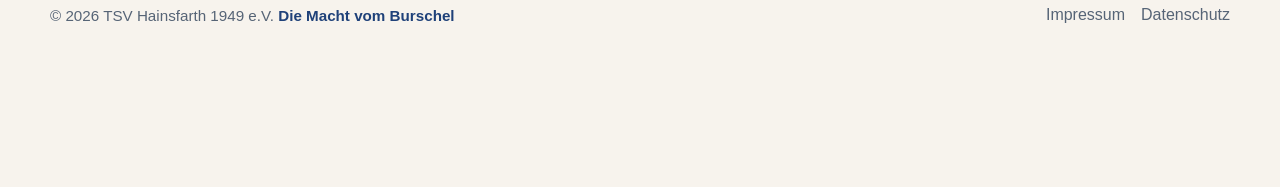
==== commit ee3b6c54: "Show home widgets in two mobile columns" ====
--- a/index.html
+++ b/index.html
@@ -8,7 +8,7 @@
   <meta http-equiv="Pragma" content="no-cache">
   <meta http-equiv="Expires" content="0">
   <title>TSV Hainsfarth | Start</title>
-  <link rel="stylesheet" href="styles.css?v=202607231905">
+  <link rel="stylesheet" href="styles.css?v=202609091020">
   <script src="https://widget-prod.bfv.de/widget/widgetresource/widgetjs"></script>
 </head>
 <body data-page="start">
--- a/styles.css
+++ b/styles.css
@@ -1482,6 +1482,23 @@
   margin-top: 18px;
 }
 
+.tippspiel-register-note {
+  margin: 14px 0 0;
+  color: #9b1c1c;
+  font-weight: 800;
+  line-height: 1.5;
+}
+
+.tippspiel-passkey-note {
+  margin: 12px 0 0;
+  color: var(--muted);
+  line-height: 1.6;
+}
+
+.tippspiel-passkey-actions {
+  margin-top: 12px;
+}
+
 .tippspiel-feedback {
   margin: 14px 0 0;
   color: var(--muted);
@@ -2213,8 +2230,7 @@
 .team-switcher-button {
   position: relative;
   border: 1px solid rgba(var(--primary-rgb), 0.2);
-  background:
-    linear-gradient(180deg, rgba(251, 247, 240, 0.98), rgba(230, 236, 245, 0.92));
+  background: var(--bg);
   color: var(--primary-dark);
   min-height: 60px;
   min-width: 188px;
@@ -2245,8 +2261,7 @@
   position: relative;
   padding: 12px 8px 8px;
   border-radius: 12px;
-  background:
-    linear-gradient(180deg, rgba(243, 239, 232, 0.95), rgba(248, 246, 241, 0.98));
+  background: var(--bg);
   border: 1px solid rgba(31, 36, 48, 0.12);
   box-shadow: inset 0 0 0 1px rgba(255, 255, 255, 0.35);
   overflow: hidden;
@@ -2311,7 +2326,7 @@
 .staff-card {
   position: relative;
   overflow: hidden;
-  border-radius: 12px;
+  border-radius: 18px;
   border: 1px solid rgba(31, 36, 48, 0.12);
   background: var(--surface-strong);
   box-shadow:
@@ -2591,8 +2606,8 @@
 .staff-meta span {
   display: block;
   padding: 12px 12px;
-  border-radius: 8px;
-  background: linear-gradient(180deg, rgba(240, 238, 232, 0.96), rgba(232, 236, 241, 0.76));
+  border-radius: 16px;
+  background: var(--bg);
   color: var(--muted);
   text-align: center;
   font-size: 0.92rem;
@@ -2627,7 +2642,6 @@
   .info-grid,
   .club-copy-grid,
   .contact-grid,
-  .matchcenter-grid,
   .penalty-panel,
   .social-grid,
   .legal-grid,
@@ -2902,7 +2916,12 @@
   }
 
   .matchcenter-overview-grid {
-    grid-template-columns: 1fr;
+    grid-template-columns: repeat(2, minmax(0, 1fr));
+    gap: 10px;
+  }
+
+  .matchcenter-grid {
+    grid-template-columns: repeat(2, minmax(0, 1fr));
     gap: 10px;
   }
 
@@ -3034,15 +3053,34 @@
   }
 
   .widget-frame {
-    padding: 8px;
+    padding: 6px;
   }
 
   .widget-frame > div {
-    min-width: 220px;
+    min-width: 0;
   }
 
   .widget-panel {
+    min-width: 0;
     padding-bottom: 14px;
+  }
+
+  .widget-panel .panel-topline {
+    gap: 4px;
+  }
+
+  .widget-panel .eyebrow {
+    font-size: 0.68rem;
+    letter-spacing: 0.11em;
+  }
+
+  .widget-panel h3 {
+    font-size: clamp(1rem, 4vw, 1.18rem);
+    line-height: 1.12;
+  }
+
+  .widget-panel .panel-note {
+    display: none;
   }
 
   .shop-frame {
@@ -3272,7 +3310,7 @@
 
   .squad-card,
   .staff-card {
-    border-radius: 22px;
+    border-radius: 24px;
   }
 
   .squad-card-media,
@@ -3481,6 +3519,20 @@
   .widget-frame,
   .tip-game-card {
     padding: 8px;
+  }
+
+  body[data-page="start"] .matchcenter-overview-grid,
+  body[data-page="start"] .matchcenter-grid {
+    grid-template-columns: repeat(2, minmax(0, 1fr));
+    gap: 8px;
+  }
+
+  body[data-page="start"] .widget-panel {
+    padding: 10px 8px 12px;
+  }
+
+  body[data-page="start"] .widget-frame {
+    padding: 5px;
   }
 
   .section {
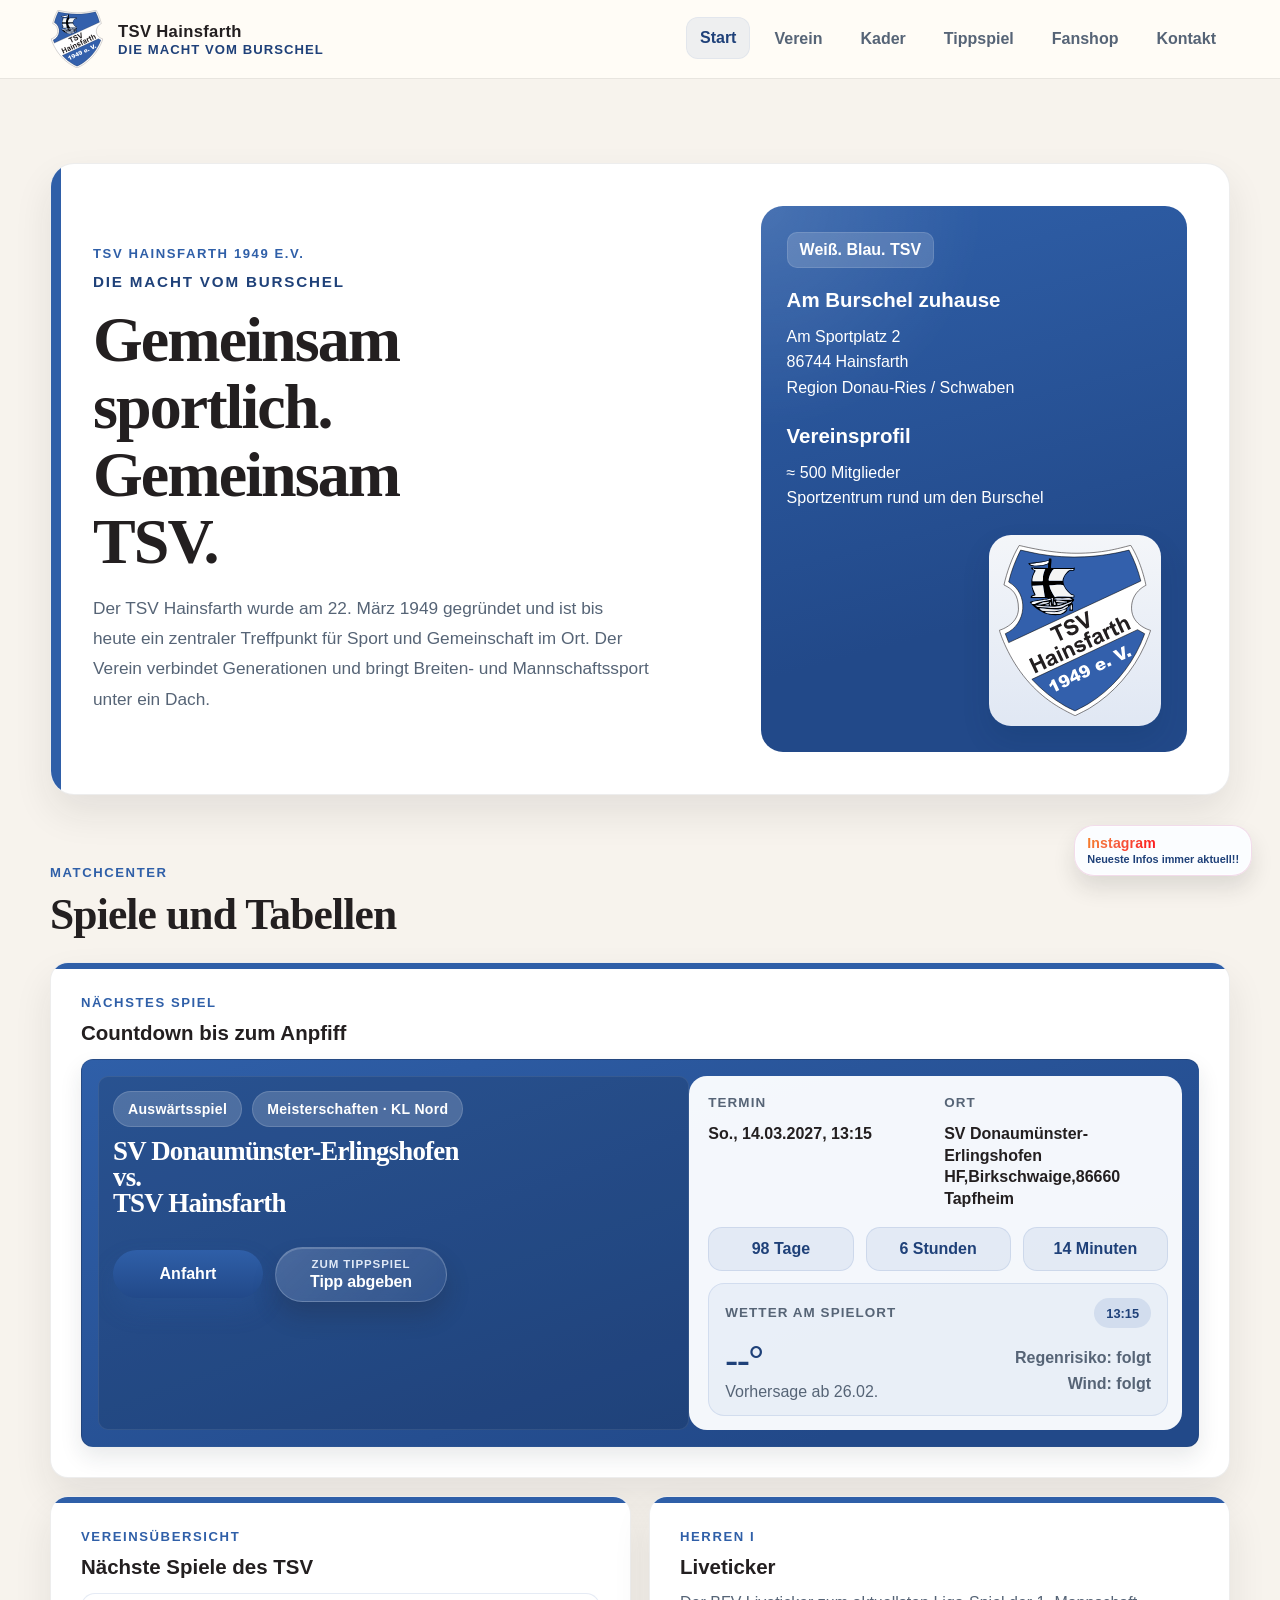
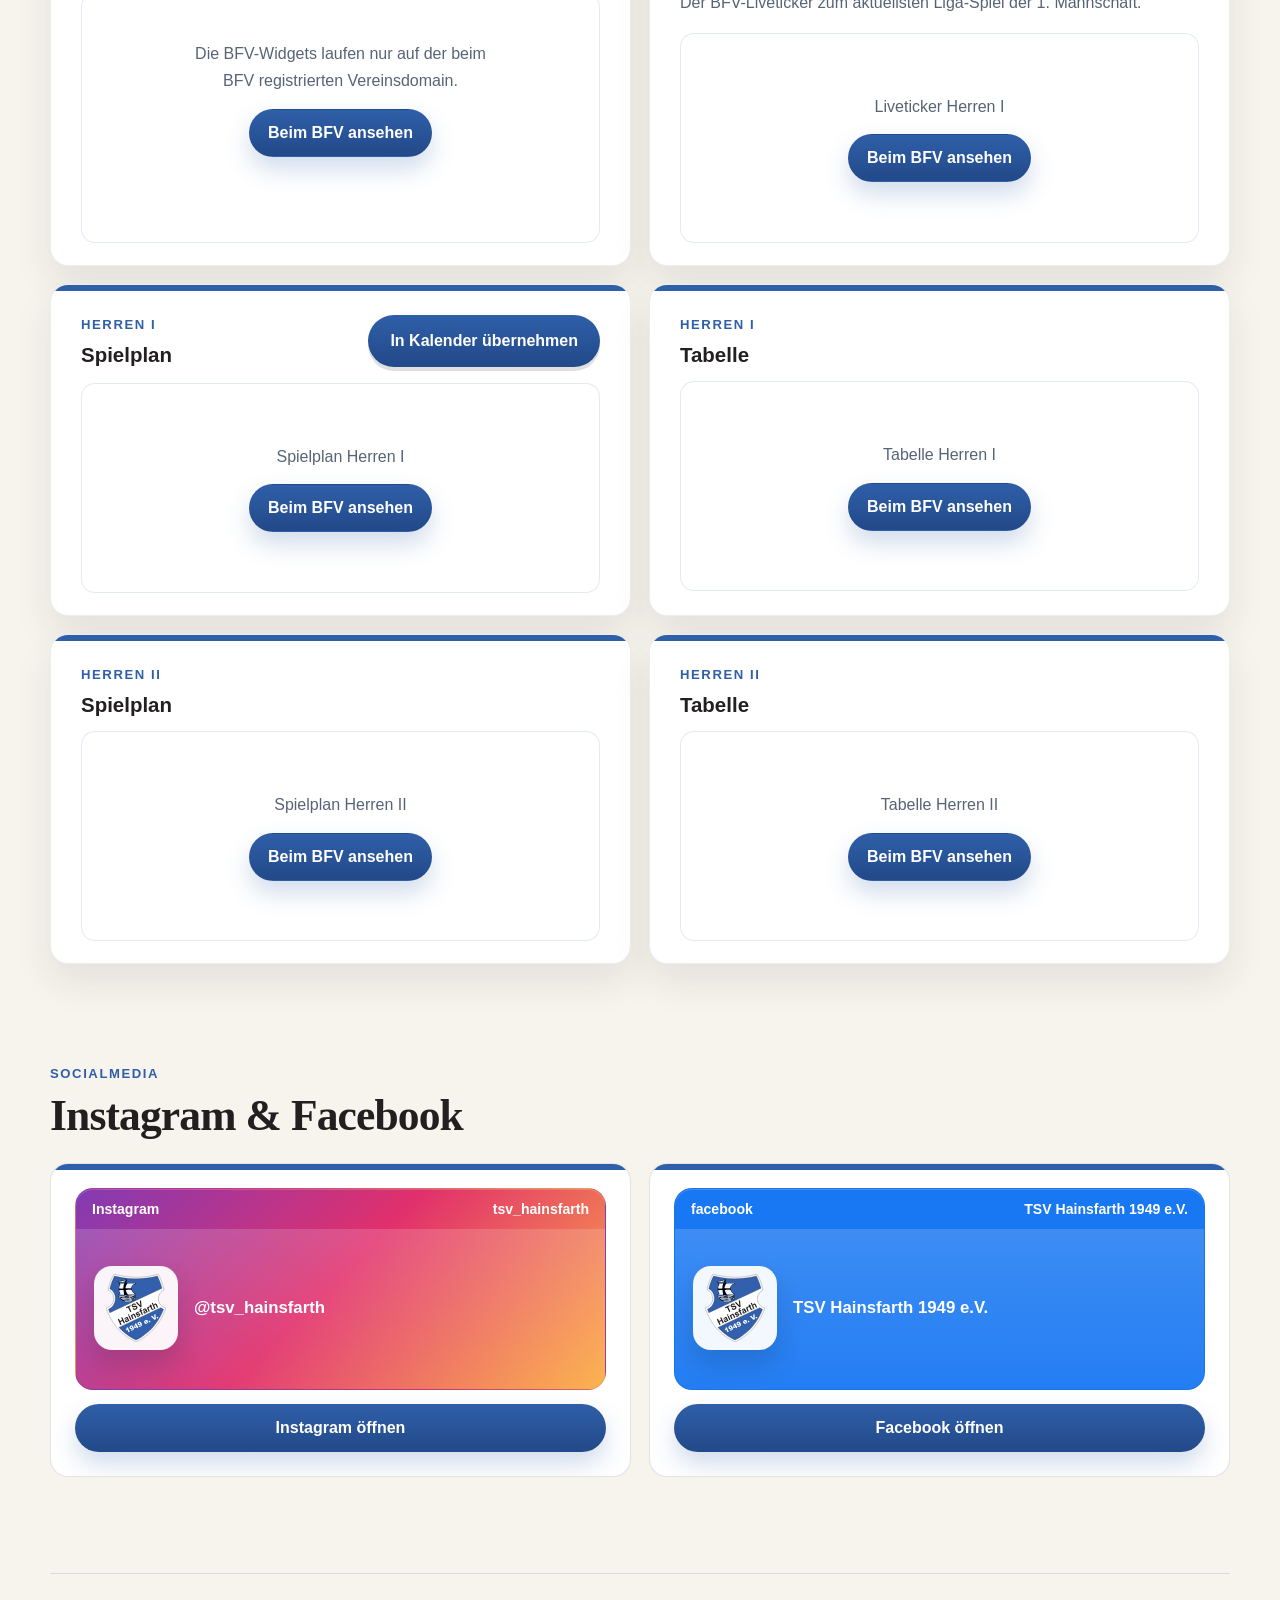
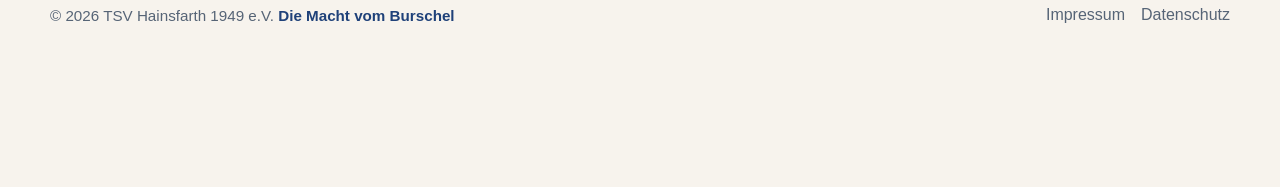
==== commit dd5f763d: "Revert "Show home widgets in two mobile columns" This reverts commit ee3b6c54a0982fbec197841892354bc" ====
--- a/index.html
+++ b/index.html
@@ -8,7 +8,7 @@
   <meta http-equiv="Pragma" content="no-cache">
   <meta http-equiv="Expires" content="0">
   <title>TSV Hainsfarth | Start</title>
-  <link rel="stylesheet" href="styles.css?v=202609091020">
+  <link rel="stylesheet" href="styles.css?v=202607231905">
   <script src="https://widget-prod.bfv.de/widget/widgetresource/widgetjs"></script>
 </head>
 <body data-page="start">
--- a/styles.css
+++ b/styles.css
@@ -2642,6 +2642,7 @@
   .info-grid,
   .club-copy-grid,
   .contact-grid,
+  .matchcenter-grid,
   .penalty-panel,
   .social-grid,
   .legal-grid,
@@ -2916,12 +2917,7 @@
   }
 
   .matchcenter-overview-grid {
-    grid-template-columns: repeat(2, minmax(0, 1fr));
-    gap: 10px;
-  }
-
-  .matchcenter-grid {
-    grid-template-columns: repeat(2, minmax(0, 1fr));
+    grid-template-columns: 1fr;
     gap: 10px;
   }
 
@@ -3053,34 +3049,15 @@
   }
 
   .widget-frame {
-    padding: 6px;
+    padding: 8px;
   }
 
   .widget-frame > div {
-    min-width: 0;
+    min-width: 220px;
   }
 
   .widget-panel {
-    min-width: 0;
     padding-bottom: 14px;
-  }
-
-  .widget-panel .panel-topline {
-    gap: 4px;
-  }
-
-  .widget-panel .eyebrow {
-    font-size: 0.68rem;
-    letter-spacing: 0.11em;
-  }
-
-  .widget-panel h3 {
-    font-size: clamp(1rem, 4vw, 1.18rem);
-    line-height: 1.12;
-  }
-
-  .widget-panel .panel-note {
-    display: none;
   }
 
   .shop-frame {
@@ -3519,20 +3496,6 @@
   .widget-frame,
   .tip-game-card {
     padding: 8px;
-  }
-
-  body[data-page="start"] .matchcenter-overview-grid,
-  body[data-page="start"] .matchcenter-grid {
-    grid-template-columns: repeat(2, minmax(0, 1fr));
-    gap: 8px;
-  }
-
-  body[data-page="start"] .widget-panel {
-    padding: 10px 8px 12px;
-  }
-
-  body[data-page="start"] .widget-frame {
-    padding: 5px;
   }
 
   .section {
